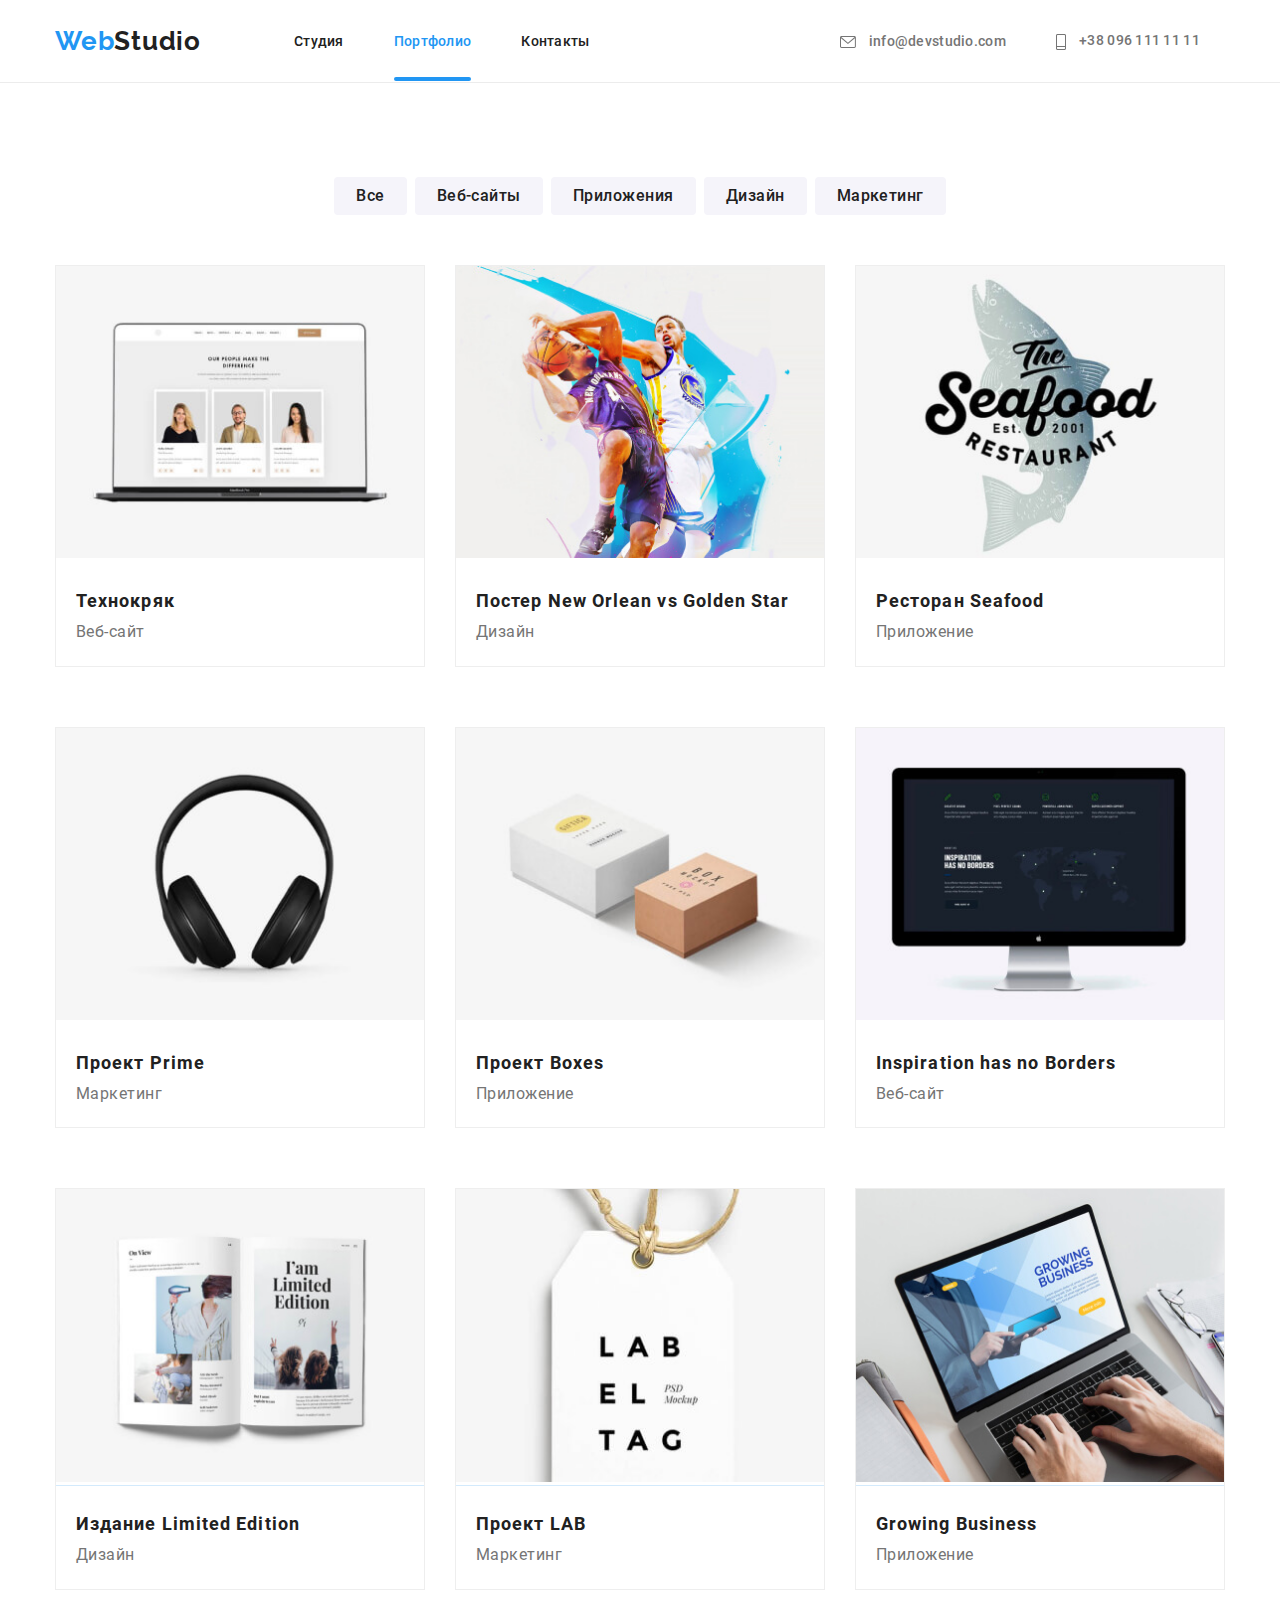
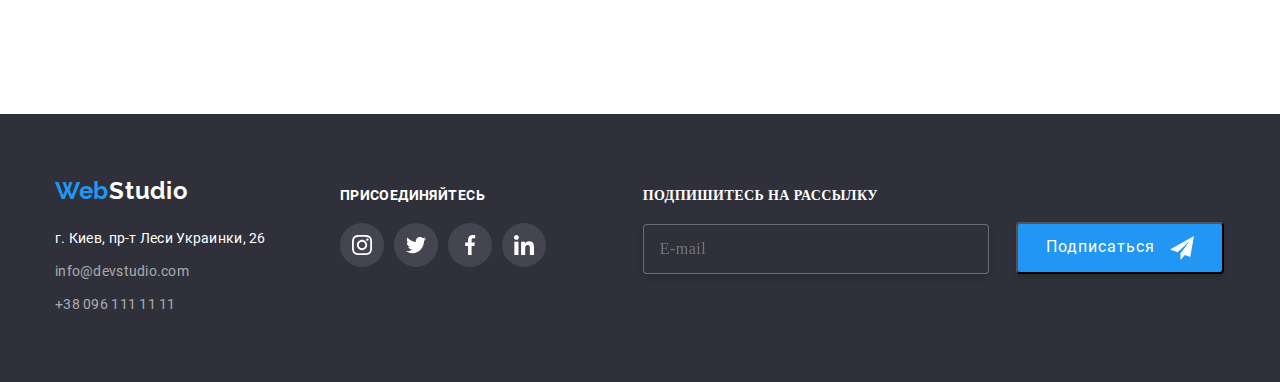
==== portfolio.html @ 30df825c "Create portfolio.html" ====
<!DOCTYPE html>
<html lang="ru">
<head>
    
    <meta charset="UTF-8">
    <meta name="viewport" content="width=device-width, initial-scale=1.0">
    <title>Portfolio</title>
    <link rel="stylesheet" type="text/css" href="css/normalize.css"/>
    <link rel="stylesheet" href="./css/fonts.css">
    <link rel="stylesheet" href="./css/main.min.css">
</head>
<body>
    <header class="header">
        <div class="container header-line">

        <!--navigation-->

    <div class="logo-link-cont">  
    <a class="logo-link" href="./index.html" aria-label="логотип сайта">
    <span class="logo-web">Web</span><span class="logo-s">Studio</span> 
    </a>
</div> 
    <button type="button" class="menu-button is-open" 
    aria-expanded="false"
    data-menu-button
    >
    
        <svg class="menu-icon" 

        width="40" height="40" 
        aria-label="переключатель меню навигации" 
        aria-expanded="false" 
        aria-controls="menu-container">

            <use class="icon-menu" href="./images/sprite_.svg#icon-menu"></use>
            <use class="icon-close-menu" href="./images/sprite_.svg#icon-close"></use>
            
        </svg>
    </button>

    <div class="menu-container is-open" 
    id="menu-container" data-menu>
    
        <nav class="site-nav">
        <ul class="site-nav-list">

            <li class="site-nav-list-item">
                <a class="site-nav-list-link" href="./index.html"> Студия</a>
            </li>
     
            <li class="site-nav-list-item">
                <a class="site-nav-list-link is-current" href="./portfolio.html">Портфолио</a>
            </li>
     
            <li class="site-nav-list-item">
                <a class="site-nav-list-link" href="#">Контакты</a>
            </li>
     
        </ul>   
             </nav> 
                  
             <address class="address-top">
                <a class="address-mail" href="mailto:info@devstudio.com">
                 <svg class="address-mail-icon">
                     <use href="./images/sprite.svg#icon-envelope"> </use>
                 </svg> info@devstudio.com
                </a>
                <a class="address-tel" href="tel:+380961111111">
                 <svg class="address-tel-icon">
                     <use href="./images/sprite.svg#icon-vector"> </use>
                 </svg> +38 096 111 11 11
                </a>
            </address>  

    </div>

  
</div>

       </header>


<main>
  
<!--products-->

<section class="products">

    <div class="container"> 

<h1 class="main-title" hidden>Наши продукты</h1> 

<!-- filters -->

<ul class="filters-list">
    
    <li class="filters-list-item">
        <button class="filters-products-btn" type="button"> Все</button>
    </li>

    <li class="filters-list-item">
        <button class="filters-sites-btn" type="button"> Веб-сайты</button>
    </li>

    <li class="filters-list-item">
        <button class="filters-app-btn" type="button">Приложения</button>
    </li>

    <li class="filters-list-item">
        <button class="filters-design-btn" type="button"> Дизайн</button>
    </li>

    <li class="filters-list-item">
        <button class="filters-marketing-btn" type="button"> Маркетинг</button>
    </li>
</ul>

<!-- products-types -->

<ul class="products-types-list">

    <li class="products-types-list-item">

        <a class="products-types-img-link" href="#">
            <div class="prod-img-cont">
                
                <picture class="portfolio-picture">
                <source
                     srcset="./images/portfolio/portfolio-mobile-1.jpg 1x, ./images/portfolio/portfolio-mobile-1@2x.jpg 2x"
                    media="(min-width: 320px)">
                <sourse
                    srcset="./images/portfolio/portfolio-tablet-1.jpg 1x, ./images/portfolio/portfolio-tablet-1@2x.jpg 2x"
                    media="(min-width: 768px)">
                <sourse
                    srcset="./images/portfolio/portfolio-desktop-1.jpg 1x, ./images/portfolio/portfolio-desktop-1@2x.jpg 2x"
                    media="(min-width: 1200px)">    


            <img class="products-types-img" src="./images/tech.jpg" alt="сайт-технокряк"/>
        </picture>


            <p class="products-over-text">Технокряк это современная площадка распространения коронавируса. Компании используют эту платформу для цифрового шпионажа и атак на защищённые сервера конкурентов.</p>
        </div>    
            <div class="products-card-content">

            <h2 class="products-title">Технокряк</h2>
            <p class="products-types-definition">Веб-сайт</p>
            
            </div>
  
        </a>
    </li>

    <li class="products-types-list-item">

        <a class="products-types-img-link" href="#">
             <div class="prod-img-cont">
             
                <picture class="portfolio-picture">
                    <source
                         srcset="./images/portfolio/portfolio-mobile-2.jpg 1x, ./images/portfolio/portfolio-mobile-2@2x.jpg 2x"
                        media="(min-width: 320px)">
                    <sourse
                        srcset="./images/portfolio/portfolio-tablet-2.jpg 1x, ./images/portfolio/portfolio-tablet-2@2x.jpg 2x"
                        media="(min-width: 768px)">
                    <sourse
                        srcset="./images/portfolio/portfolio-desktop-2.jpg 1x, ./images/portfolio/portfolio-desktop-2@2x.jpg 2x"
                        media="(min-width: 1200px)">              
                <img class="products-types-img" src="./images/poster.jpg" alt="постер-новый-орлеан"/>
                </picture>


            <p class="products-over-text">Технокряк это современная площадка распространения коронавируса. Компании используют эту платформу для цифрового шпионажа и атак на защищённые сервера конкурентов.</p>
        </div>
            <div class="products-card-content">

            <h2 class="products-title">Постер <span lang="en"> New Orlean vs Golden Star</span ></h2>
            <p class="products-types-definition">Дизайн</p> 
            
            </div>
        </a>
    </li>

    <li class="products-types-list-item">

        <a class="products-types-img-link" href="#">
            <div class="prod-img-cont">
               
               <picture class="portfolio-picture">
               <source
                    srcset="./images/portfolio/portfolio-mobile-3.jpg 1x, ./images/portfolio/portfolio-mobile-3@2x.jpg 2x"
                    media="(min-width: 320px)">
                <sourse
                    srcset="./images/portfolio/portfolio-tablet-3.jpg 1x, ./images/portfolio/portfolio-tablet-3@2x.jpg 2x"
                    media="(min-width: 768px)">
                <sourse
                    srcset="./images/portfolio/portfolio-desktop-3.jpg 1x, ./images/portfolio/portfolio-desktop-3@2x.jpg 2x"
                    media="(min-width: 1200px)">    
 

            <img class="products-types-img" src="./images/seafood.jpg" alt="приложение-ресторан"/>
               </picture>


            <p class="products-over-text">Технокряк это современная площадка распространения коронавируса. Компании используют эту платформу для цифрового шпионажа и атак на защищённые сервера конкурентов.</p>
        </div>
            <div class="products-card-content">

            <h2 class="products-title">Ресторан <span lang="en">Seafood</span></h2>
            <p class="products-types-definition">Приложение</p> 

            </div>
        </a>
    </li>

    <li class="products-types-list-item">

        <a class="products-types-img-link" href="#">
              <div class="prod-img-cont">
              
                <picture class="portfolio-picture">
                    <source
                         srcset="./images/portfolio/portfolio-mobile-4.jpg 1x, ./images/portfolio/portfolio-mobile-4@2x.jpg 2x"
                        media="(min-width: 320px)">
                    <sourse
                        srcset="./images/portfolio/portfolio-tablet-4.jpg 1x, ./images/portfolio/portfolio-tablet-4@2x.jpg 2x"
                        media="(min-width: 768px)">
                    <sourse
                        srcset="./images/portfolio/portfolio-desktop-4.jpg 1x, ./images/portfolio/portfolio-desktop-4@2x.jpg 2x"
                        media="(min-width: 1200px)">   

            <img class="products-types-img" src="./images/prime.jpg" alt="маркетинг-прайм"/>
                </picture>


            <p class="products-over-text">Технокряк это современная площадка распространения коронавируса. Компании используют эту платформу для цифрового шпионажа и атак на защищённые сервера конкурентов.</p>
        </div>
            <div class="products-card-content">

            <h2 class="products-title">Проект <span lang="en">Prime</span></h2>
            <p class="products-types-definition">Маркетинг</p> 

            </div>
        </a>
    </li>

    <li class="products-types-list-item">

        <a class="products-types-img-link" href="#">
            <div class="prod-img-cont">
               
               <picture class="portfolio-picture">
               <source
                    srcset="./images/portfolio/portfolio-mobile-5.jpg 1x, ./images/portfolio/portfolio-mobile-5@2x.jpg 2x"
                    media="(min-width: 320px)">
                <sourse
                    srcset="./images/portfolio/portfolio-tablet-5.jpg 1x, ./images/portfolio/portfolio-tablet-5@2x.jpg 2x"
                    media="(min-width: 768px)">
                <sourse
                    srcset="./images/portfolio/portfolio-desktop-5.jpg 1x, ./images/portfolio/portfolio-desktop-5@2x.jpg 2x"
                    media="(min-width: 1200px)">    


            <img class="products-types-img" src="./images/boxes.jpg" alt="приложение-бокс"/>
               </picture>


            <p class="products-over-text">Технокряк это современная площадка распространения коронавируса. Компании используют эту платформу для цифрового шпионажа и атак на защищённые сервера конкурентов.</p>
        </div>
            <div class="products-card-content">

            <h2 class="products-title">Проект <span lang="en">Boxes</span></h2>
            <p class="products-types-definition">Приложение</p> 

            </div>
        </a>
    </li>

    <li class="products-types-list-item">

        <a class="products-types-img-link" href="#">
            <div class="prod-img-cont">
               
               <picture class="portfolio-picture">
               <source
                    srcset="./images/portfolio/portfolio-mobile-6.jpg 1x, ./images/portfolio/portfolio-mobile-6@2x.jpg 2x"
                    media="(min-width: 320px)">
                <sourse
                    srcset="./images/portfolio/portfolio-tablet-6.jpg 1x, ./images/portfolio/portfolio-tablet-6@2x.jpg 2x"
                    media="(min-width: 768px)">
                <sourse
                    srcset="./images/portfolio/portfolio-desktop-6.jpg 1x, ./images/portfolio/portfolio-desktop-6@2x.jpg 2x"
                    media="(min-width: 1200px)">    


            <img class="products-types-img" src="./images/inspiration.jpg" alt="сайт-вдохновение-без-границ"/>
               </picture>


            <p class="products-over-text">Технокряк это современная площадка распространения коронавируса. Компании используют эту платформу для цифрового шпионажа и атак на защищённые сервера конкурентов.</p>
        </div>
            <div class="products-card-content">

            <h2 class="products-title" lang="en">Inspiration has no Borders </h2>
            <p class="products-types-definition">Веб-сайт</p> 

            </div>
        </a>
    </li>

    <li class="products-types-list-item">

        <a class="products-types-img-link" href="#">
              <div class="prod-img-cont">
              
                <picture class="portfolio-picture">
                    <source
                         srcset="./images/portfolio/portfolio-mobile-7.jpg 1x, ./images/portfolio/portfolio-mobile-7@2x.jpg 2x"
                        media="(min-width: 320px)">
                    <sourse
                        srcset="./images/portfolio/portfolio-tablet-7.jpg 1x, ./images/portfolio/portfolio-tablet-7@2x.jpg 2x"
                        media="(min-width: 768px)">
                    <sourse
                        srcset="./images/portfolio/portfolio-desktop-7.jpg 1x, ./images/portfolio/portfolio-desktop-7@2x.jpg 2x"
                        media="(min-width: 1200px)">   

            <img class="products-types-img" src="./images/limited.jpg" alt="дизайн-издание"/>
                </picture>


            <p class="products-over-text">Технокряк это современная площадка распространения коронавируса. Компании используют эту платформу для цифрового шпионажа и атак на защищённые сервера конкурентов.</p>
        </div>
            <div class="products-card-content">

            <h2 class="products-title">Издание <span lang="en">Limited Edition</span></h2>
            <p class="products-types-definition">Дизайн</p> 

            </div>
        </a>
    </li>

    <li class="products-types-list-item">

        <a class="products-types-img-link" href="#">
              <div class="prod-img-cont">
              
              <picture class="portfolio-picture">
                <source
                     srcset="./images/portfolio/portfolio-mobile-8.jpg 1x, ./images/portfolio/portfolio-mobile-8@2x.jpg 2x"
                     media="(min-width: 320px)">
                <sourse
                     srcset="./images/portfolio/portfolio-tablet-8.jpg 1x, ./images/portfolio/portfolio-tablet-8@2x.jpg 2x"
                     media="(min-width: 768px)">
                <sourse
                     srcset="./images/portfolio/portfolio-desktop-8.jpg 1x, ./images/portfolio/portfolio-desktop-8@2x.jpg 2x"
                     media="(min-width: 1200px)">
 
                

            <img class="products-types-img" src="./images/l-a-b.jpg" alt="маркетинг-л-а-б"/>
        </picture>


            <p class="products-over-text">Технокряк это современная площадка распространения коронавируса. Компании используют эту платформу для цифрового шпионажа и атак на защищённые сервера конкурентов.</p>
        </div>
            <div class="products-card-content">

            <h2 class="products-title">Проект <span lang="en">LAB </span></h2>
            <p class="products-types-definition">Маркетинг</p> 

            </div>
        </a>
    </li>

    <li class="products-types-list-item">

        <a class="products-types-img-link" href="#">
            <div class="prod-img-cont">
               
               <picture class="portfolio-picture">
               <source
                    srcset="./images/portfolio/portfolio-mobile-9.jpg 1x, ./images/portfolio/portfolio-mobile-9@2x.jpg 2x"
                    media="(min-width: 320px)">
                <sourse
                    srcset="./images/portfolio/portfolio-tablet-9.jpg 1x, ./images/portfolio/portfolio-tablet-9@2x.jpg 2x"
                    media="(min-width: 768px)">
                <sourse
                    srcset="./images/portfolio/portfolio-desktop-9.jpg 1x, ./images/portfolio/portfolio-desktop-9@2x.jpg 2x"
                    media="(min-width: 1200px)">    


            <img class="products-types-img" src="./images/business.jpg" alt="приложение-рост-бизнеса"/>
               </picture>


               <p class="products-over-text">Технокряк это современная площадка распространения коронавируса. Компании используют эту платформу для цифрового шпионажа и атак на защищённые сервера конкурентов.</p>
            </div>
                <div class="products-card-content">

            <h2 class="products-title" lang="en">Growing Business </h2>
            <p class="products-types-definition">Приложение</p> 

            </div>
        </a>
    </li>
       
</ul>   

</div>

</section>

</main>  





<footer class="footer">

    <div class="container"> 

        <div class="footer-info"> 

       <!--logo-->

       <a class="footer-logo-link" href="./index.html" aria-label="логотип сайта">
           <span class="footer-logo-web">Web</span><span class="footer-logo-s">Studio</span>
      </a> 

        <!--contacts-down-page-->
     
       <address class="address">

       <ul class="contacts-list">
           
       <li class="contacts-list-item">
           <a class="contacts-list-link-address" href="https://goo.gl/maps/fECj5E4mMDFayc1R9" target="_blank">г. Киев, пр-т Леси Украинки, 26
           </a>
       </li>

       <li class="contacts-list-item">
           <a class="contacts-list-link-mail" href="mailto:info@devstudio.com">info@devstudio.com</a>
        </li>

        <li class="contacts-list-item">
            <a class="contacts-list-link-tel" href="tel:+380961111111">+38 096 111 11 11</a>
        </li>    
     </li>    
        </li>    
     </li> 
   
        </li>    

        </div>

       </address>
</li>

<div class="footer-info-soc"> 
    <h3 class="footer-social-title">Присоединяйтесь</h3>

       <ul class="footer-social-list">
      

        <li class="footer-social-list-item">
            <a class="footer-social-list-link" href="">
                 <svg class="footer-social-list-icon">
                <use href="./images/sprite.svg#icon-instagram"> </use>
            </svg> 
                
            </a>
        </li>

        <li class="footer-social-list-item">
            <a class="footer-social-list-link" href="">
            <svg class="footer-social-list-icon">
                <use href="./images/sprite.svg#icon-twitter"> </use>
            </svg>  
            </a>
        </li>

        <li class="footer-social-list-item">
            <a class="footer-social-list-link" href="">
                 <svg class="footer-social-list-icon">
                <use href="./images/sprite.svg#icon-facebook"> </use>
            </svg> 
                
            </a>
        </li>

        <li class="footer-social-list-item">
            <a class="footer-social-list-link" href="">
                 <svg class="footer-social-list-icon">
                <use href="./images/sprite.svg#icon-linkedin"> </use>
            </svg>  

            </a>
        </li>

    </li>

    </div>

    <div class="footer-form-container">
       
        <form class="footer-form" autocomplete="off">

            <div class="form-group">


            <label class="footer-label" for="email">Подпишитесь на рассылку
            
            <input class="footer-input"
            type="email" name="email" placeholder="E-mail">

        </label>

        <button class="footer-form-btn" type="submit"> 
            Подписаться
        
           <svg class="icon-send">
               <use href="./images/sprite_.svg#icon-send"> </use>
           </svg>   
        </button> 



    </div>

        </form>



    </div>


   </div>
  

       </footer>       
<script src="./js/menu.js"></script>
</body>
</html>
---- css/fonts.css ----
@font-face {
    font-family: "Raleway"; 
    font-style: normal;
    font-weight: 700;
    font-display: swap;
    src:  url("../fonts/Raleway-Bold.woff") format("woff");}

@font-face {
    font-family: "Roboto"; 
    font-style: normal;
    font-weight: 700;
    font-display: swap; 
    src: url("../fonts/Roboto-Bold.woff") format("woff");}

@font-face {
    font-family: "Roboto";  
    font-style: normal;
    font-weight: 400;
    text-align: center;
    font-display: swap;
    src: url("../fonts/Roboto-Regular.woff") format("woff");}

@font-face {
    font-family: "Roboto"; 
    font-style: normal;
    font-weight: 500;
    font-display: swap;
    src: url("../fonts/Roboto-Medium.woff") format("woff");} 

  @font-face {
    font-family: "Roboto"; 
    font-style: normal;
    font-weight: 900;
    font-display: swap;
    src: url("../fonts/Roboto-Black.woff") format("woff");}
---- css/main.min.css ----
.visually-hidden{position:absolute !important;clip:rect(1px 1px 1px 1px);clip:rect(1px, 1px, 1px, 1px);padding:0 !important;border:0 !important;height:1px !important;width:1px !important;overflow:hidden}:root{--main-color:  #212121;--accent-color: #2196F3;--white-color: #fff;--filters-color: #F5F4FA;--second-color: #757575;--icon-color: #AFB1B8;--footer-color: #2F303A;--header-line-color: #ECECEC;--portfolio-border-color: #EEEEEE;--outline-color: #000;--main-font: "Roboto";--second-font: "Raleway";--card-set-gap: 30px}body{color:var(--main-color);font:var(--main-font)}.address,.contacts{font-style:normal}html{-webkit-box-sizing:border-box;box-sizing:border-box}*,*::before,*::after{-webkit-box-sizing:inherit;box-sizing:inherit;margin:0;padding:0}h1,h2,h3,h4,h5,h6,p{margin:0}img{max-width:100%;height:auto}.container{width:100%;padding:0 15px;margin-left:auto;margin-right:auto}@media screen and (min-width: 480px){.container{max-width:480px;padding:0 15px;margin:0 auto}}@media screen and (min-width: 768px){.container{max-width:768px;padding:0 15px}}@media screen and (min-width: 1200px){.container{max-width:1200px;padding:0 15px}}@media screen and (min-width: 320px) and (max-width: 767px){.social-list{padding:0;margin:0;display:-webkit-box;display:-ms-flexbox;display:flex;-webkit-box-pack:center;-ms-flex-pack:center;justify-content:center;margin-left:auto;margin-right:auto}.social-list-item{display:-webkit-box;display:-ms-flexbox;display:flex;-webkit-box-align:center;-ms-flex-align:center;align-items:center;margin-bottom:30px}.social-list-item:not(:last-child){margin-right:10px}.social-list-link{display:-webkit-box;display:-ms-flexbox;display:flex;-webkit-box-pack:center;-ms-flex-pack:center;justify-content:center;-webkit-box-align:center;-ms-flex-align:center;align-items:center;width:44px;height:44px;border-radius:50%;background-color:transparent;-webkit-transition:250ms cubic-bezier(0.4, 0, 0.2, 1);transition:250ms cubic-bezier(0.4, 0, 0.2, 1)}.social-list-link:hover,.social-list-link:focus{background-color:var(--accent-color)}.social-list-icon{width:20px;height:20px;fill:var(--icon-color);-webkit-transition:250ms cubic-bezier(0.4, 0, 0.2, 1);transition:250ms cubic-bezier(0.4, 0, 0.2, 1)}.social-list-icon:hover,.social-list-icon:focus{fill:var(--white-color)}}@media screen and (min-width: 768px){.social-list{padding:0;margin:0;display:-webkit-box;display:-ms-flexbox;display:flex;-webkit-box-pack:center;-ms-flex-pack:center;justify-content:center;margin-left:auto;margin-right:auto;margin-bottom:30px}.social-list-item{display:-webkit-box;display:-ms-flexbox;display:flex;-webkit-box-align:center;-ms-flex-align:center;align-items:center}.social-list-item:not(:last-child){margin-right:10px}.social-list-link{display:-webkit-box;display:-ms-flexbox;display:flex;-webkit-box-pack:center;-ms-flex-pack:center;justify-content:center;-webkit-box-align:center;-ms-flex-align:center;align-items:center;width:44px;height:44px;border-radius:50%;background-color:var(--white-color);-webkit-transition:250ms cubic-bezier(0.4, 0, 0.2, 1);transition:250ms cubic-bezier(0.4, 0, 0.2, 1)}.social-list-link:hover,.social-list-link:focus{background-color:var(--accent-color)}.social-list-icon{width:20px;height:20px;fill:var(--icon-color);-webkit-transition:250ms cubic-bezier(0.4, 0, 0.2, 1);transition:250ms cubic-bezier(0.4, 0, 0.2, 1)}.social-list-icon:hover,.social-list-icon:focus{fill:var(--white-color)}}@media screen and (min-width: 1200px){.social-list{padding:0;margin:0;display:-webkit-box;display:-ms-flexbox;display:flex;-webkit-box-pack:center;-ms-flex-pack:center;justify-content:center;margin-left:auto;margin-right:auto;margin-bottom:30px}.social-list-item{display:-webkit-box;display:-ms-flexbox;display:flex;-webkit-box-align:center;-ms-flex-align:center;align-items:center}.social-list-item:not(:last-child){margin-right:10px}.social-list-link{display:-webkit-box;display:-ms-flexbox;display:flex;-webkit-box-pack:center;-ms-flex-pack:center;justify-content:center;-webkit-box-align:center;-ms-flex-align:center;align-items:center;width:44px;height:44px;border-radius:50%;background-color:var(--white-color);-webkit-transition:250ms cubic-bezier(0.4, 0, 0.2, 1);transition:250ms cubic-bezier(0.4, 0, 0.2, 1)}.social-list-link:hover,.social-list-link:focus{background-color:var(--accent-color)}.social-list-icon{width:20px;height:20px;fill:var(--icon-color);-webkit-transition:250ms cubic-bezier(0.4, 0, 0.2, 1);transition:250ms cubic-bezier(0.4, 0, 0.2, 1)}.social-list-icon:hover,.social-list-icon:focus{fill:var(--white-color)}}@media screen and (min-width: 320px) and (max-width: 767px){.address-top{display:block;text-align:center;margin-left:auto;text-decoration:none;font-style:normal}.address-mail,.address-tel{display:block;margin:0;padding:0;text-align:center;font-family:var(--main-font);font-weight:500;font-size:18px;line-height:1.167;letter-spacing:0.02em;color:var(--second-color);text-decoration:none;-webkit-transition:250ms cubic-bezier(0.4, 0, 0.2, 1);transition:250ms cubic-bezier(0.4, 0, 0.2, 1)}.address-mail:hover,.address-mail:focus,.address-tel:hover,.address-tel:focus{color:var(--accent-color)}.address-mail{margin-bottom:16px}.address-mail-icon{margin:0;padding:0;width:14px;height:10px;fill:var(--second-color);margin-right:10px;vertical-align:middle}.address-tel-icon{margin:0;padding:0;width:10px;height:14px;fill:var(--second-color);margin-right:10px;vertical-align:middle}.address-mail:hover .address-mail-icon,.address-mail:focus .address-mail-icon,.address-tel:hover .address-tel-icon,.address-tel:focus .address-tel-icon{fill:var(--accent-color)}}@media screen and (min-width: 768px){.address-top{-webkit-box-align:center;-ms-flex-align:center;align-items:center;text-decoration:none;font-style:normal;display:block}.address-mail,.address-tel{margin:0;padding:0;display:block;-webkit-box-align:center;-ms-flex-align:center;align-items:center;font-family:var(--main-font);font-weight:500;font-size:12px;line-height:1.167;letter-spacing:0.02em;color:var(--second-color);text-decoration:none;-webkit-transition:250ms cubic-bezier(0.4, 0, 0.2, 1);transition:250ms cubic-bezier(0.4, 0, 0.2, 1)}.address-mail:hover,.address-mail:focus,.address-tel:hover,.address-tel:focus{color:var(--accent-color)}.address-tel{padding-bottom:21px}.address-mail{margin-bottom:10px;padding-top:21px}.address-mail-icon{margin:0;padding:0;width:14px;height:10px;fill:var(--second-color);margin-right:10px;vertical-align:middle}.address-tel-icon{margin:0;padding:0;width:10px;height:14px;fill:var(--second-color);margin-right:10px;vertical-align:middle}.address-mail:hover .address-mail-icon,.address-mail:focus .address-mail-icon,.address-tel:hover .address-tel-icon,.address-tel:focus .address-tel-icon{fill:var(--accent-color)}}@media screen and (min-width: 1200px){.address-top{display:-webkit-box;display:-ms-flexbox;display:flex;-webkit-box-align:center;-ms-flex-align:center;align-items:center;-webkit-box-pack:end;-ms-flex-pack:end;justify-content:flex-end;margin-left:auto;text-decoration:none;font-style:normal}.site-nav,.address-top{display:-webkit-box;display:-ms-flexbox;display:flex}.address-mail,.address-tel{display:inline-block;padding-top:32px;padding-bottom:32px;-webkit-box-align:center;-ms-flex-align:center;align-items:center;vertical-align:middle;font-family:var(--main-font);font-weight:500;font-size:14px;line-height:1.142;letter-spacing:0.02em;color:var(--second-color);text-decoration:none;-webkit-transition:250ms cubic-bezier(0.4, 0, 0.2, 1);transition:250ms cubic-bezier(0.4, 0, 0.2, 1)}.address-mail:hover,.address-mail:focus,.address-tel:hover,.address-tel:focus{color:var(--accent-color)}.address-tel{margin-bottom:0px}.address-mail{margin-right:50px;margin-top:0px;margin-bottom:0px}.address-mail-icon{margin:0;padding:0;width:16px;height:12px;fill:var(--second-color);margin-right:10px;vertical-align:middle}.address-tel-icon{margin:0;padding:0;width:10px;height:16px;fill:var(--second-color);margin-right:10px;vertical-align:middle}.address-mail:hover .address-mail-icon,.address-mail:focus .address-mail-icon,.address-tel:hover .address-tel-icon,.address-tel:focus .address-tel-icon{fill:var(--accent-color)}}@media screen and (min-width: 320px) and (max-width: 767px){.contacts-list{padding:0;margin:0;list-style-type:none}.contacts-list-link-mail,.contacts-list-link-tel{font-family:var(--main-font);font-weight:400;font-size:14px;line-height:1.714;letter-spacing:0.02em;text-decoration:none;color:rgba(255,255,255,0.6);display:block;margin-top:9px;margin-bottom:0;-webkit-transition:250ms cubic-bezier(0.4, 0, 0.2, 1);transition:250ms cubic-bezier(0.4, 0, 0.2, 1)}.contacts-list-link-mail:hover,.contacts-list-link-mail:focus,.contacts-list-link-tel:hover,.contacts-list-link-tel:focus{color:var(--accent-color)}.contacts-list-link-address{font-family:var(--main-font);font-weight:400;font-size:14px;line-height:1.714;letter-spacing:0.02em;text-decoration:none;color:var(--white-color);display:block;margin:0;padding:0;-webkit-transition:250ms cubic-bezier(0.4, 0, 0.2, 1);transition:250ms cubic-bezier(0.4, 0, 0.2, 1)}.contacts-list-link-address:hover,.contacts-list-link-address:focus{color:var(--accent-color)}}@media screen and (min-width: 768px){.contacts-list{padding:0;margin:0;list-style-type:none}.contacts-list-link-mail,.contacts-list-link-tel{font-family:var(--main-font);font-weight:400;font-size:14px;line-height:1.714;letter-spacing:0.02em;text-decoration:none;color:rgba(255,255,255,0.6);display:block;margin-top:9px;margin-bottom:0;-webkit-transition:250ms cubic-bezier(0.4, 0, 0.2, 1);transition:250ms cubic-bezier(0.4, 0, 0.2, 1)}.contacts-list-link-mail:hover,.contacts-list-link-mail:focus,.contacts-list-link-tel:hover,.contacts-list-link-tel:focus{color:var(--accent-color)}.contacts-list-link-address{font-family:var(--main-font);font-weight:400;font-size:14px;line-height:1.714;letter-spacing:0.02em;text-decoration:none;color:var(--white-color);display:block;margin:0;padding:0;-webkit-transition:250ms cubic-bezier(0.4, 0, 0.2, 1);transition:250ms cubic-bezier(0.4, 0, 0.2, 1)}.contacts-list-link-address:hover,.contacts-list-link-address:focus{color:var(--accent-color)}}@media screen and (min-width: 1200px){.contacts-list{padding:0;margin:0;list-style-type:none;text-align:left}.contacts-list-link-mail,.contacts-list-link-tel{font-family:var(--main-font);font-weight:400;font-size:14px;line-height:1.714;letter-spacing:0.02em;text-decoration:none;color:rgba(255,255,255,0.6);display:block;margin-top:9px;margin-bottom:0;-webkit-transition:250ms cubic-bezier(0.4, 0, 0.2, 1);transition:250ms cubic-bezier(0.4, 0, 0.2, 1)}.contacts-list-link-mail:hover,.contacts-list-link-mail:focus,.contacts-list-link-tel:hover,.contacts-list-link-tel:focus{color:var(--accent-color)}.contacts-list-link-address{font-family:var(--main-font);font-weight:400;font-size:14px;line-height:1.714;letter-spacing:0.02em;text-decoration:none;color:var(--white-color);display:block;margin:0;padding:0;-webkit-transition:250ms cubic-bezier(0.4, 0, 0.2, 1);transition:250ms cubic-bezier(0.4, 0, 0.2, 1)}.contacts-list-link-address:hover,.contacts-list-link-address:focus{color:var(--accent-color)}}@media screen and (min-width: 320px) and (max-width: 767px){.header{-webkit-box-align:center;-ms-flex-align:center;align-items:center;display:-webkit-box;display:-ms-flexbox;display:flex;border-bottom:1px solid var(--header-line-color)}.header-line{display:inline-block;position:relative}.address-top,.site-nav{display:block}.site-nav{min-width:99px}.menu-button{width:40px;height:40px;display:-webkit-box;display:-ms-flexbox;display:flex;-webkit-box-pack:center;-ms-flex-pack:center;justify-content:center;-webkit-box-align:center;-ms-flex-align:center;align-items:center;position:absolute;top:14px;right:8px;background-color:var(--white-color);border:1px solid rgba(0,0,0,0.1);border-radius:50%;cursor:pointer;-webkit-transition:250ms cubic-bezier(0.4, 0, 0.2, 1);transition:250ms cubic-bezier(0.4, 0, 0.2, 1)}.menu-icon{display:-webkit-box;display:-ms-flexbox;display:flex;-webkit-box-align:center;-ms-flex-align:center;align-items:center;-webkit-box-pack:center;-ms-flex-pack:center;justify-content:center;width:40px;height:40px;background-color:var(--white-color)}.menu-icon:hover,.menu-icon:focus{fill:var(--accent-color);outline:none}.menu-button .icon-close-menu{display:none}.menu-button.is-open .icon-close-menu{display:block}.menu-button.is-open .icon-menu{display:none}.menu-container{display:none;position:absolute;top:100%;left:0;width:100%;text-align:center;padding:60px 130px;font-size:18px;line-height:1.167;letter-spacing:0.02em;font-weight:500;z-index:1;background-color:white;-webkit-box-shadow:0px 4px 8px rgba(0,0,0,0.04),0px 2px 4px rgba(0,0,0,0.08),0px 1px 3px rgba(0,0,0,0.16);box-shadow:0px 4px 8px rgba(0,0,0,0.04),0px 2px 4px rgba(0,0,0,0.08),0px 1px 3px rgba(0,0,0,0.16)}.menu-container.is-open{display:block}.site-nav-list{display:block;text-align:center;padding-top:0px;padding-bottom:0px;margin:0;list-style-type:none}.site-nav-list:last-child{margin-right:0}.site-nav-list-item{-webkit-box-align:center;-ms-flex-align:center;align-items:center;list-style-type:none;margin-bottom:40px}.site-nav-list-item:last-child{margin-bottom:60px}.site-nav-list-link{font-family:var(--main-font);font-weight:500;font-size:18px;line-height:1.167;letter-spacing:0.02em;color:var(--main-color);text-decoration:none;-webkit-transition:250ms cubic-bezier(0.4, 0, 0.2, 1);transition:250ms cubic-bezier(0.4, 0, 0.2, 1);padding-top:0px;padding-bottom:0px;position:relative;display:block}.site-nav-list-link:hover,.site-nav-list-link:focus{color:var(--accent-color)}.is-current::before{content:'';font-size:40px;border-radius:2px;background-color:var(--accent-color);height:4px;width:100%;position:absolute;margin-top:28px;left:0%;display:block}.site-nav-list-link.is-current{color:var(--accent-color);text-decoration:none}.site-nav-list-link:hover:before,.site-nav-list-link:focus:before{content:'';font-size:40px;border-radius:2px;background-color:var(--accent-color);height:4px;width:100%;position:absolute;margin-top:28px;left:0%;display:block}.logo-web{font-family:var(--second-font);font-weight:700;font-size:24px;line-height:1.167;letter-spacing:0.03em;color:var(--accent-color)}.logo-s{font-family:var(--second-font);font-weight:700;font-size:24px;line-height:1.167;letter-spacing:0.03em;color:var(--main-color);margin-right:93px}.logo-link{display:block;padding-top:23px;padding-bottom:23px;font-family:var(--second-font);font-weight:700;font-size:24px;line-height:1.167;letter-spacing:0.03em;text-decoration:none;-webkit-transition:250ms cubic-bezier(0.4, 0, 0.2, 1);transition:250ms cubic-bezier(0.4, 0, 0.2, 1)}.logo-link:hover,.logo-link:focus{color:var(--accent-color)}}@media screen and (min-width: 768px){.header{-webkit-box-align:center;-ms-flex-align:center;align-items:center;display:-webkit-box;display:-ms-flexbox;display:flex;border-bottom:1px solid var(--header-line-color)}.header-line{display:-webkit-box;display:-ms-flexbox;display:flex}.menu-container{display:-webkit-box;display:-ms-flexbox;display:flex}.menu-button{display:none}.logo-link-cont{display:block}.site-nav-list{display:-webkit-box;display:-ms-flexbox;display:flex;-webkit-box-align:center;-ms-flex-align:center;align-items:center;padding:0;margin:0;list-style-type:none}.site-nav-list-item{margin-right:50px;-webkit-box-align:center;-ms-flex-align:center;align-items:center;list-style-type:none}.site-nav-list-item:last-child{margin-right:60px}.site-nav-list-link{font-family:var(--main-font);font-weight:500;font-size:14px;line-height:1.142;letter-spacing:0.02em;color:var(--main-color);text-decoration:none;-webkit-transition:250ms cubic-bezier(0.4, 0, 0.2, 1);transition:250ms cubic-bezier(0.4, 0, 0.2, 1);position:relative;display:block;padding-top:32px;padding-bottom:32px}.site-nav-list-link:hover,.site-nav-list-link:focus{color:var(--accent-color)}.is-current::before{content:'';font-size:40px;border-radius:2px;background-color:var(--accent-color);height:4px;width:100%;position:absolute;top:76px;left:0;display:inline-block}.site-nav-list-link.is-current{color:var(--accent-color);text-decoration:none}.site-nav-list-link:hover:before,.site-nav-list-link:focus:before{content:'';font-size:40px;border-radius:2px;background-color:var(--accent-color);height:4px;width:100%;position:absolute;top:76px;left:0;display:inline-block}.logo-web{font-family:var(--second-font);font-weight:700;font-size:24px;line-height:1.167;letter-spacing:0.03em;color:var(--accent-color)}.logo-s{font-family:var(--second-font);font-weight:700;font-size:24px;line-height:1.167;letter-spacing:0.03em;color:var(--main-color);margin-right:93px}.logo-link{display:block;padding-top:23px;padding-bottom:23px;font-family:var(--second-font);font-weight:700;font-size:24px;line-height:1.167;letter-spacing:0.03em;text-decoration:none;-webkit-transition:250ms cubic-bezier(0.4, 0, 0.2, 1);transition:250ms cubic-bezier(0.4, 0, 0.2, 1)}.logo-link:hover,.logo-link:focus{color:var(--accent-color)}}@media screen and (min-width: 1200px){.header{-webkit-box-align:center;-ms-flex-align:center;align-items:center;display:-webkit-box;display:-ms-flexbox;display:flex;border-bottom:1px solid var(--header-line-color)}.header-line{display:-webkit-box;display:-ms-flexbox;display:flex}.menu-button{display:none}.site-nav{display:-webkit-box;display:-ms-flexbox;display:flex}.site-nav-list{display:-webkit-box;display:-ms-flexbox;display:flex;-webkit-box-align:center;-ms-flex-align:center;align-items:center;padding:0;margin:0;list-style-type:none}.site-nav-list-item{margin-right:50px;-webkit-box-align:center;-ms-flex-align:center;align-items:center;list-style-type:none}.site-nav-list-item:last-child{margin-right:250px}.site-nav-list-link{font-family:var(--main-font);font-weight:500;font-size:14px;line-height:1.142;letter-spacing:0.02em;color:var(--main-color);text-decoration:none;-webkit-transition:250ms cubic-bezier(0.4, 0, 0.2, 1);transition:250ms cubic-bezier(0.4, 0, 0.2, 1);position:relative;display:block;padding-top:32px;padding-bottom:32px}.site-nav-list-link:hover,.site-nav-list-link:focus{color:var(--accent-color)}.is-current::before{content:'';font-size:40px;border-radius:2px;background-color:var(--accent-color);height:4px;width:100%;position:absolute;top:76px;left:0;display:inline-block}.site-nav-list-link.is-current{color:var(--accent-color);text-decoration:none}.site-nav-list-link:hover:before,.site-nav-list-link:focus:before{content:'';font-size:40px;border-radius:2px;background-color:var(--accent-color);height:4px;width:100%;position:absolute;top:76px;left:0;display:inline-block}.logo-web{font-family:var(--second-font);font-weight:700;font-size:26px;line-height:1.385;letter-spacing:0.03em;color:var(--accent-color)}.logo-s{font-family:var(--second-font);font-weight:700;font-size:26px;line-height:1.385;letter-spacing:0.03em;color:var(--main-color);margin-right:93px}.logo-link{display:inline-block;padding-top:23px;padding-bottom:23px;font-family:var(--second-font);font-weight:700;font-size:26px;line-height:1.385;letter-spacing:0.03em;text-decoration:none;-webkit-transition:250ms cubic-bezier(0.4, 0, 0.2, 1);transition:250ms cubic-bezier(0.4, 0, 0.2, 1)}.logo-link:hover,.logo-link:focus{color:var(--accent-color)}}.filters-list{padding:0;margin-bottom:50px;list-style-type:none;display:-webkit-box;display:-ms-flexbox;display:flex;text-align:center;-webkit-box-pack:start;-ms-flex-pack:start;justify-content:flex-start;-webkit-box-align:center;-ms-flex-align:center;align-items:center}.filters-products-btn,.filters-sites-btn,.filters-app-btn,.filters-design-btn,.filters-marketing-btn{font-family:var(--main-font);font-weight:500;font-size:16px;line-height:1.625;letter-spacing:0.03em;border-radius:4px;color:var(--main-color);background-color:transparent;border:transparent;padding-top:6px;padding-bottom:6px;padding-right:22px;padding-left:22px;-webkit-transition:250ms cubic-bezier(0.4, 0, 0.2, 1);transition:250ms cubic-bezier(0.4, 0, 0.2, 1)}.filters-products-btn:hover,.filters-sites-btn:hover,.filters-app-btn:hover,.filters-design-btn:hover,.filters-marketing-btn:hover{color:var(--white-color);background-color:var(--accent-color);-webkit-box-shadow:0px 3px 1px rgba(0,0,0,0.1),0px 1px 2px rgba(0,0,0,0.08),0px 2px 2px rgba(0,0,0,0.12);box-shadow:0px 3px 1px rgba(0,0,0,0.1),0px 1px 2px rgba(0,0,0,0.08),0px 2px 2px rgba(0,0,0,0.12);border-radius:4px}.filters-products-btn:focus,.filters-sites-btn:focus,.filters-app-btn:focus,.filters-design-btn:focus,.filters-marketing-btn:focus{color:var(--white-color);background-color:var(--accent-color);-webkit-box-shadow:0px 3px 1px rgba(0,0,0,0.1),0px 1px 2px rgba(0,0,0,0.08),0px 2px 2px rgba(0,0,0,0.12);box-shadow:0px 3px 1px rgba(0,0,0,0.1),0px 1px 2px rgba(0,0,0,0.08),0px 2px 2px rgba(0,0,0,0.12);border-radius:4px;outline:none}.filters-products-btn,.filters-sites-btn,.filters-app-btn,.filters-design-btn{margin-right:8px}.filters-marketing-btn{margin-right:0}@media screen and (min-width: 320px) and (max-width: 767px){.filters-list{-ms-flex-wrap:wrap;flex-wrap:wrap}.filters-products-btn,.filters-sites-btn,.filters-app-btn{margin-bottom:15px}}@media screen and (min-width: 768px){.filters-list{-ms-flex-wrap:wrap;flex-wrap:wrap;-webkit-box-pack:center;-ms-flex-pack:center;justify-content:center}.filters-products-btn,.filters-sites-btn,.filters-app-btn{margin-bottom:0px}.filters-products-btn,.filters-sites-btn,.filters-app-btn,.filters-design-btn,.filters-marketing-btn{font-family:var(--main-font);font-weight:500;font-size:16px;line-height:1.625;letter-spacing:0.03em;border-radius:4px;color:var(--main-color);background-color:var(--filters-color);border:var(--filters-color)}}@media screen and (min-width: 1200px){.filters-list{-ms-flex-wrap:nowrap;flex-wrap:nowrap}}.products{margin:0;padding-top:54px;padding-bottom:54px}.products-title{padding:0;margin:0;font-family:var(--main-font);font-weight:700;font-size:18px;line-height:2;letter-spacing:0.06em;color:var(--main-color);text-align:left}.products-types-definition{font-family:var(--main-font);font-weight:400;font-size:16px;line-height:1.185;letter-spacing:0.03em;color:var(--second-color);margin-top:4px;text-align:left}.products-types-list{padding:0;margin:0;list-style-type:none;text-align:center;margin-right:auto;margin-left:auto}.products-types-list-item{margin-bottom:30px;max-width:450px;margin-right:auto;margin-left:auto;border:1px solid var(--portfolio-border-color)}.products-card-content{padding:20px 24px 24px 20px}.products-types-img-link{text-decoration:none;display:inline-block;-webkit-transition:250ms cubic-bezier(0.4, 0, 0.2, 1);transition:250ms cubic-bezier(0.4, 0, 0.2, 1)}.products-types-img-link:hover{-webkit-transform:translateY(0%);transform:translateY(0%);border:1px solid var(--portfolio-border-color);-webkit-box-sizing:border-box;box-sizing:border-box;-webkit-box-shadow:0px 1px 1px rgba(0,0,0,0.12),0px 4px 4px rgba(0,0,0,0.06),1px 4px 6px rgba(0,0,0,0.16);box-shadow:0px 1px 1px rgba(0,0,0,0.12),0px 4px 4px rgba(0,0,0,0.06),1px 4px 6px rgba(0,0,0,0.16)}.products-types-img-link:focus{-webkit-transform:translateY(0%);transform:translateY(0%);-webkit-box-shadow:0px 1px 1px rgba(0,0,0,0.12),0px 4px 4px rgba(0,0,0,0.06),1px 4px 6px rgba(0,0,0,0.16);box-shadow:0px 1px 1px rgba(0,0,0,0.12),0px 4px 4px rgba(0,0,0,0.06),1px 4px 6px rgba(0,0,0,0.16)}.prod-img-cont{position:relative;overflow:hidden}.products-over-text{background:rgba(33,150,243,0.9);padding:77px 24px;font-family:var(--main-font);font-style:normal;font-weight:400;font-size:18px;line-height:1.555;letter-spacing:0.03em;color:var(--white-color);position:absolute;top:0;left:0;height:100%;-webkit-transform:translateY(100%);transform:translateY(100%);-webkit-transition:250ms cubic-bezier(0.4, 0, 0.2, 1);transition:250ms cubic-bezier(0.4, 0, 0.2, 1)}.products-types-img-link:hover .products-over-text,.products-types-img-link:focus .products-over-text{-webkit-transform:translateY(0%);transform:translateY(0%)}@media screen and (min-width: 320px) and (max-width: 767px){.products{margin:0;padding-top:54px;padding-bottom:54px}}@media screen and (min-width: 768px){.products{margin:0;padding-top:60px;padding-bottom:60px}.products-types-list{padding:0;margin:0;margin-left:calc(-1 * var(--card-set-gap));margin-top:calc(-1 * var(--card-set-gap));list-style-type:none;display:-webkit-box;display:-ms-flexbox;display:flex;-ms-flex-wrap:wrap;flex-wrap:wrap}.products-types-list-item{-ms-flex-preferred-size:calc(100% / 2 - var(--card-set-gap));flex-basis:calc(100% / 2 - var(--card-set-gap));margin-left:var(--card-set-gap);margin-top:var(--card-set-gap);border:1px solid var(--portfolio-border-color)}.prod-img-cont{position:relative;overflow:hidden}.products-over-text{background:rgba(33,150,243,0.9);padding:49px 23px;font-family:var(--main-font);font-style:normal;font-weight:400;font-size:18px;line-height:1.555;letter-spacing:0.03em;color:var(--white-color);position:absolute;top:0;left:0;height:100%;-webkit-transform:translateY(100%);transform:translateY(100%);-webkit-transition:250ms cubic-bezier(0.4, 0, 0.2, 1);transition:250ms cubic-bezier(0.4, 0, 0.2, 1)}.products-types-img-link:hover .products-over-text,.products-types-img-link:focus .products-over-text{-webkit-transform:translateY(0%);transform:translateY(0%)}}@media screen and (min-width: 1200px){.products{margin:0;padding-top:94px;padding-bottom:94px}.products-types-list{padding:0;margin:0;margin-left:calc(-1 * var(--card-set-gap));margin-top:calc(-1 * var(--card-set-gap));list-style-type:none;display:-webkit-box;display:-ms-flexbox;display:flex;-ms-flex-wrap:wrap;flex-wrap:wrap}.products-types-list-item{-ms-flex-preferred-size:calc(100% / 3 - var(--card-set-gap));flex-basis:calc(100% / 3 - var(--card-set-gap));margin-left:var(--card-set-gap);margin-top:var(--card-set-gap);border:1px solid var(--portfolio-border-color)}.prod-img-cont{position:relative;overflow:hidden}.products-over-text{background:rgba(33,150,243,0.9);padding:63px 24px;font-family:var(--main-font);font-style:normal;font-weight:400;font-size:18px;line-height:1.555;letter-spacing:0.03em;color:var(--white-color);position:absolute;top:0;left:0;height:100%;-webkit-transform:translateY(100%);transform:translateY(100%);-webkit-transition:250ms cubic-bezier(0.4, 0, 0.2, 1);transition:250ms cubic-bezier(0.4, 0, 0.2, 1)}.products-types-img-link:hover .products-over-text,.products-types-img-link:focus .products-over-text{-webkit-transform:translateY(0%);transform:translateY(0%)}}.slogan{margin-left:auto;margin-right:auto}.slogan-btn-order{padding-top:10px;padding-bottom:10px;padding-right:32px;padding-left:32px;margin-bottom:118px;font-family:var(--main-font);font-weight:700;font-size:16px;line-height:1.875;display:inline-block;-webkit-box-align:center;-ms-flex-align:center;align-items:center;text-align:center;letter-spacing:0.06em;color:var(--white-color);background:var(--accent-color);-webkit-box-shadow:0px 4px 4px rgba(0,0,0,0.15);box-shadow:0px 4px 4px rgba(0,0,0,0.15);border-radius:4px}.slogan-title{font-family:var(--main-font);font-weight:900;font-size:26px;line-height:1.615;letter-spacing:0.06em;text-align:center;text-transform:uppercase;color:var(--white-color);margin-bottom:30px}@media screen and (min-device-pixel-ratio: 2) and (min-width: 320px) and (max-width: 767px), screen and (-webkit-min-device-pixel-ratio: 2) and (min-width: 320px) and (max-width: 767px), screen and (min-resolution: 192dpi) and (min-width: 320px) and (max-width: 767px), screen and (min-resolution: 2dppx) and (min-width: 320px) and (max-width: 767px){.slogan{background-image:-webkit-gradient(linear, left top, left bottom, from(rgba(47,48,58,0.4)), to(rgba(47,48,58,0.4))),url(../../images/bc/background-slogan-mob-2x.jpg);background-image:linear-gradient(rgba(47,48,58,0.4), rgba(47,48,58,0.4)),url(../../images/bc/background-slogan-mob-2x.jpg)}}@media screen and (min-width: 320px) and (max-width: 767px){.slogan{padding-top:118px;text-align:center;background-image:-webkit-gradient(linear, left top, left bottom, from(rgba(47,48,58,0.4)), to(rgba(47,48,58,0.4))),url(../../images/bc/background-slogan-mob.jpg);background-image:linear-gradient(rgba(47,48,58,0.4), rgba(47,48,58,0.4)),url(../../images/bc/background-slogan-mob.jpg);background-repeat:no-repeat;background-position:center top;background-size:480px 400px}.is-hidden{opacity:0;visibility:hidden;pointer-events:none;-webkit-transition:250ms cubic-bezier(0.4, 0, 0.2, 1);transition:250ms cubic-bezier(0.4, 0, 0.2, 1)}.slogan-btn-order-close{width:30px;height:30px;display:-webkit-box;display:-ms-flexbox;display:flex;-webkit-box-pack:center;-ms-flex-pack:center;justify-content:center;-webkit-box-align:center;-ms-flex-align:center;align-items:center;position:absolute;top:8px;right:8px;background-color:var(--white-color);border:1px solid rgba(0,0,0,0.1);border-radius:50%;cursor:pointer;-webkit-transition:250ms cubic-bezier(0.4, 0, 0.2, 1);transition:250ms cubic-bezier(0.4, 0, 0.2, 1)}.close-window{width:18px;height:18px}.slogan-btn-order-close:hover .close-window,.slogan-btn-order-close:focus .close-window{width:18px;height:18px;fill:var(--accent-color)}.modal{position:absolute;top:50%;left:50%;-webkit-transform:translate(-50%, -50%) scale(1);transform:translate(-50%, -50%) scale(1);width:450px;height:609px;background-color:var(--white-color);padding-left:40px;padding-right:40px;padding-top:40px;padding-bottom:40px;-webkit-transition:250ms cubic-bezier(0.4, 0, 0.2, 1);transition:250ms cubic-bezier(0.4, 0, 0.2, 1);-webkit-box-shadow:0 1px 3px rgba(0,0,0,0.12),0 1px 1px rgba(0,0,0,0.14),0 2px 1px rgba(0,0,0,0.2);box-shadow:0 1px 3px rgba(0,0,0,0.12),0 1px 1px rgba(0,0,0,0.14),0 2px 1px rgba(0,0,0,0.2);border-radius:4px}.modal-text{font-family:var(--main-font);font-style:normal;font-weight:bold;font-size:20px;line-height:1,5px;text-align:center;letter-spacing:0.03em;color:var(--main-color);margin-bottom:12px}.modal__form{display:block;-webkit-box-orient:vertical;-webkit-box-direction:normal;-ms-flex-direction:column;flex-direction:column}.modal__form-field{display:block;margin-bottom:10px;text-align:left;font-family:var(--main-font);font-style:normal;font-weight:normal;font-size:12px;line-height:1.17;letter-spacing:0.01em;color:var(--second-color)}.modal__form-field-comment{display:block;text-align:left;font-family:var(--main-font);font-style:normal;font-weight:normal;font-size:12px;line-height:1.17;letter-spacing:0.01em;color:var(--second-color)}.modal__form-input-wrapper{position:relative;display:block;margin-top:4px}.modal__form-input{width:100%;height:40px;border:1px solid rgba(33,33,33,0.2);border-radius:4px;padding-left:42px;-webkit-transition:250ms cubic-bezier(0.4, 0, 0.2, 1);transition:250ms cubic-bezier(0.4, 0, 0.2, 1)}.modal__form-input:focus{outline:none;border-color:var(--accent-color)}.modal__form-input:focus+.modal__form-icon{fill:var(--accent-color)}.modal__form-icon{position:absolute;top:50%;left:12px;-webkit-transform:translateY(-50%);transform:translateY(-50%);display:block;width:18px;height:18px;-webkit-transition:50ms cubic-bezier(0.4, 0, 0.2, 1);transition:50ms cubic-bezier(0.4, 0, 0.2, 1)}.modal-icon{width:18px;height:18px}.modal-icon:hover,.modal-icon:focus{fill:var(--accent-color)}.modal__form-message{width:100%;height:120px;border:1px solid rgba(33,33,33,0.2);border-radius:4px;padding:12px 16px;margin-top:4px;margin-bottom:20px;resize:none;-webkit-transition:250ms cubic-bezier(0.4, 0, 0.2, 1);transition:250ms cubic-bezier(0.4, 0, 0.2, 1)}.modal__form-message:focus{outline:none;border-color:var(--accent-color)}.modal__form-policy-text{padding:0;margin-top:20px;margin-bottom:30px;color:var(--second-color);font-family:var(--main-font);font-weight:400;font-style:normal;font-size:12px;line-height:1.167;letter-spacing:0.03em}.modal__form-policy-text::before{display:inline-block;width:12px;height:12px;outline:1px solid var(--outline-color);content:"";margin-right:10px;font-family:var(--main-font);font-style:normal;font-weight:400;font-size:12px;line-height:1.167;letter-spacing:0.03em;color:var(--second-color)}.modal__form-policy:checked+.modal__form-policy-text::before{background-color:var(--accent-color);outline:1px solid var(--accent-color);border:1px solid var(--accent-color);background-position:center;vertical-align:middle;background-image:url("../images/icon_check.svg")}.modal__form-btn{padding-top:10px;padding-bottom:10px;padding-right:56px;padding-left:56px;margin-top:30px;font-family:var(--main-font);font-weight:700;font-size:16px;line-height:1.875;display:inline-block;-webkit-box-align:center;-ms-flex-align:center;align-items:center;text-align:center;letter-spacing:0.06em;color:var(--white-color);background:var(--accent-color);-webkit-box-shadow:0px 4px 4px rgba(0,0,0,0.15);box-shadow:0px 4px 4px rgba(0,0,0,0.15);border-radius:4px;border:var(--accent-color);-webkit-transition:250ms cubic-bezier(0.4, 0, 0.2, 1);transition:250ms cubic-bezier(0.4, 0, 0.2, 1)}.modal__form-btn:hover,.modal__form-btn:focus{background-color:var(--accent-color);color:var(--white-color)}.modal-deal{color:var(--accent-color)}.modal-deal:hover,.modal-deal:focus{color:var(--accent-color)}}@media screen and (min-width: 768px){.slogan{padding-top:118px;text-align:center;background-image:-webkit-gradient(linear, left top, left bottom, from(rgba(47,48,58,0.4)), to(rgba(47,48,58,0.4))),url(../../images/bc/background-slogan-table.jpg);background-image:linear-gradient(rgba(47,48,58,0.4), rgba(47,48,58,0.4)),url(../../images/bc/background-slogan-table.jpg);background-repeat:no-repeat;background-position:center top;background-size:768px 400px}.is-hidden{opacity:0;visibility:hidden;pointer-events:none;-webkit-transition:250ms cubic-bezier(0.4, 0, 0.2, 1);transition:250ms cubic-bezier(0.4, 0, 0.2, 1)}.slogan-btn-order-close{width:30px;height:30px;display:-webkit-box;display:-ms-flexbox;display:flex;-webkit-box-pack:center;-ms-flex-pack:center;justify-content:center;-webkit-box-align:center;-ms-flex-align:center;align-items:center;position:absolute;top:8px;right:8px;background-color:var(--white-color);border:1px solid rgba(0,0,0,0.1);border-radius:50%;cursor:pointer;-webkit-transition:250ms cubic-bezier(0.4, 0, 0.2, 1);transition:250ms cubic-bezier(0.4, 0, 0.2, 1)}.close-window{width:18px;height:18px}.slogan-btn-order-close:hover .close-window,.slogan-btn-order-close:focus .close-window{width:18px;height:18px;fill:var(--accent-color)}.modal{position:absolute;top:50%;left:50%;-webkit-transform:translate(-50%, -50%) scale(1);transform:translate(-50%, -50%) scale(1);width:450px;height:609px;background-color:var(--white-color);padding-left:40px;padding-right:40px;padding-top:40px;padding-bottom:40px;-webkit-transition:250ms cubic-bezier(0.4, 0, 0.2, 1);transition:250ms cubic-bezier(0.4, 0, 0.2, 1);-webkit-box-shadow:0 1px 3px rgba(0,0,0,0.12),0 1px 1px rgba(0,0,0,0.14),0 2px 1px rgba(0,0,0,0.2);box-shadow:0 1px 3px rgba(0,0,0,0.12),0 1px 1px rgba(0,0,0,0.14),0 2px 1px rgba(0,0,0,0.2);border-radius:4px}.modal-text{font-family:var(--main-font);font-style:normal;font-weight:bold;font-size:20px;line-height:1,5px;text-align:center;letter-spacing:0.03em;color:var(--main-color);margin-bottom:12px}.modal__form{display:block;-webkit-box-orient:vertical;-webkit-box-direction:normal;-ms-flex-direction:column;flex-direction:column}.modal__form-field{display:block;margin-bottom:10px;text-align:left;font-family:var(--main-font);font-style:normal;font-weight:normal;font-size:12px;line-height:1.17;letter-spacing:0.01em;color:var(--second-color)}.modal__form-field-comment{display:block;text-align:left;font-family:var(--main-font);font-style:normal;font-weight:normal;font-size:12px;line-height:1.17;letter-spacing:0.01em;color:var(--second-color)}.modal__form-input-wrapper{position:relative;display:block;margin-top:4px}.modal__form-input{width:100%;height:40px;border:1px solid rgba(33,33,33,0.2);border-radius:4px;padding-left:42px;-webkit-transition:250ms cubic-bezier(0.4, 0, 0.2, 1);transition:250ms cubic-bezier(0.4, 0, 0.2, 1)}.modal__form-input:focus{outline:none;border-color:var(--accent-color)}.modal__form-input:focus+.modal__form-icon{fill:var(--accent-color)}.modal__form-icon{position:absolute;top:50%;left:12px;-webkit-transform:translateY(-50%);transform:translateY(-50%);display:block;width:18px;height:18px;-webkit-transition:50ms cubic-bezier(0.4, 0, 0.2, 1);transition:50ms cubic-bezier(0.4, 0, 0.2, 1)}.modal-icon{width:18px;height:18px}.modal-icon:hover,.modal-icon:focus{fill:var(--accent-color)}.modal__form-message{width:100%;height:120px;border:1px solid rgba(33,33,33,0.2);border-radius:4px;padding:12px 16px;margin-top:4px;margin-bottom:20px;resize:none;-webkit-transition:250ms cubic-bezier(0.4, 0, 0.2, 1);transition:250ms cubic-bezier(0.4, 0, 0.2, 1)}.modal__form-message:focus{outline:none;border-color:var(--accent-color)}.modal__form-policy-text{padding:0;margin-top:20px;margin-bottom:30px;color:var(--second-color);font-family:var(--main-font);font-weight:400;font-style:normal;font-size:12px;line-height:1.167;letter-spacing:0.03em}.modal__form-policy-text::before{display:inline-block;width:12px;height:12px;outline:1px solid var(--outline-color);content:"";margin-right:10px;font-family:var(--main-font);font-style:normal;font-weight:400;font-size:12px;line-height:1.167;letter-spacing:0.03em;color:var(--second-color)}.modal__form-policy:checked+.modal__form-policy-text::before{background-color:var(--accent-color);outline:1px solid var(--accent-color);border:1px solid var(--accent-color);background-position:center;vertical-align:middle;background-image:url("../images/icon_check.svg")}.modal__form-btn{padding-top:10px;padding-bottom:10px;padding-right:56px;padding-left:56px;margin-top:30px;font-family:var(--main-font);font-weight:700;font-size:16px;line-height:1.875;display:inline-block;-webkit-box-align:center;-ms-flex-align:center;align-items:center;text-align:center;letter-spacing:0.06em;color:var(--white-color);background:var(--accent-color);-webkit-box-shadow:0px 4px 4px rgba(0,0,0,0.15);box-shadow:0px 4px 4px rgba(0,0,0,0.15);border-radius:4px;border:var(--accent-color);-webkit-transition:250ms cubic-bezier(0.4, 0, 0.2, 1);transition:250ms cubic-bezier(0.4, 0, 0.2, 1)}.modal__form-btn:hover,.modal__form-btn:focus{background-color:var(--accent-color);color:var(--white-color)}.modal-deal{color:var(--accent-color)}.modal-deal:hover,.modal-deal:focus{color:var(--accent-color)}}@media screen and (min-device-pixel-ratio: 2) and (min-width: 768px), screen and (-webkit-min-device-pixel-ratio: 2) and (min-width: 768px), screen and (min-resolution: 192dpi) and (min-width: 768px), screen and (min-resolution: 2dppx) and (min-width: 768px){.slogan{background-image:-webkit-gradient(linear, left top, left bottom, from(rgba(47,48,58,0.4)), to(rgba(47,48,58,0.4))),url(../../images/bc/background-slogan-table-2x.jpg);background-image:linear-gradient(rgba(47,48,58,0.4), rgba(47,48,58,0.4)),url(../../images/bc/background-slogan-table-2x.jpg)}}@media screen and (min-width: 1200px){.slogan{margin-top:0;padding-top:200px;text-align:center;background-image:-webkit-gradient(linear, left top, left bottom, from(rgba(47,48,58,0.4)), to(rgba(47,48,58,0.4))),url(../../images/bc/background-slogan.jpg);background-image:linear-gradient(rgba(47,48,58,0.4), rgba(47,48,58,0.4)),url(../../images/bc/background-slogan.jpg);background-repeat:no-repeat;background-size:cover;background-position:center;width:1600px;margin-left:auto;margin-right:auto}.slogan-title{font-family:var(--main-font);font-weight:900;font-size:44px;line-height:1.364;letter-spacing:0.06em;text-align:center;text-transform:uppercase;color:var(--white-color);margin-bottom:30px}.slogan-btn-order{padding-top:10px;padding-bottom:10px;padding-right:32px;padding-left:32px;margin-bottom:200px;font-family:var(--main-font);font-weight:700;font-style:normal;font-size:16px;line-height:1.875;display:inline-block;-webkit-box-align:center;-ms-flex-align:center;align-items:center;text-align:center;letter-spacing:0.06em;color:var(--white-color);background:var(--accent-color);-webkit-box-shadow:0px 4px 4px rgba(0,0,0,0.15);box-shadow:0px 4px 4px rgba(0,0,0,0.15);border-radius:4px}.is-hidden{opacity:0;visibility:hidden;pointer-events:none;-webkit-transition:250ms cubic-bezier(0.4, 0, 0.2, 1);transition:250ms cubic-bezier(0.4, 0, 0.2, 1)}.slogan-btn-order-close{width:30px;height:30px;display:-webkit-box;display:-ms-flexbox;display:flex;-webkit-box-pack:center;-ms-flex-pack:center;justify-content:center;-webkit-box-align:center;-ms-flex-align:center;align-items:center;position:absolute;top:8px;right:8px;background-color:var(--white-color);border:1px solid rgba(0,0,0,0.1);border-radius:50%;cursor:pointer;-webkit-transition:250ms cubic-bezier(0.4, 0, 0.2, 1);transition:250ms cubic-bezier(0.4, 0, 0.2, 1)}.close-window{width:18px;height:18px}.slogan-btn-order-close:hover .close-window,.slogan-btn-order-close:focus .close-window{width:18px;height:18px;fill:var(--accent-color)}.modal{position:absolute;top:50%;left:50%;-webkit-transform:translate(-50%, -50%) scale(1);transform:translate(-50%, -50%) scale(1);width:528px;height:581px;background-color:var(--white-color);padding-left:40px;padding-right:40px;padding-top:40px;padding-bottom:40px;-webkit-transition:250ms cubic-bezier(0.4, 0, 0.2, 1);transition:250ms cubic-bezier(0.4, 0, 0.2, 1);-webkit-box-shadow:0 1px 3px rgba(0,0,0,0.12),0 1px 1px rgba(0,0,0,0.14),0 2px 1px rgba(0,0,0,0.2);box-shadow:0 1px 3px rgba(0,0,0,0.12),0 1px 1px rgba(0,0,0,0.14),0 2px 1px rgba(0,0,0,0.2);border-radius:4px}.modal-text{font-family:var(--main-font);font-style:normal;font-weight:bold;font-size:20px;line-height:23px;text-align:center;letter-spacing:0.03em;color:var(--main-color);margin-bottom:12px}.modal__form{display:block;-webkit-box-orient:vertical;-webkit-box-direction:normal;-ms-flex-direction:column;flex-direction:column}.modal__form-field{display:block;margin-bottom:10px;text-align:left;font-family:var(--main-font);font-style:normal;font-weight:normal;font-size:12px;line-height:1.17;letter-spacing:0.01em;color:var(--second-color)}.modal__form-field-comment{display:block;text-align:left;font-family:var(--main-font);font-style:normal;font-weight:normal;font-size:12px;line-height:1.17;letter-spacing:0.01em;color:var(--second-color)}.modal__form-input-wrapper{position:relative;display:block;margin-top:4px}.modal__form-input{width:100%;height:40px;border:1px solid rgba(33,33,33,0.2);border-radius:4px;padding-left:42px;-webkit-transition:250ms cubic-bezier(0.4, 0, 0.2, 1);transition:250ms cubic-bezier(0.4, 0, 0.2, 1)}.modal__form-input:focus{outline:none;border-color:var(--accent-color)}.modal__form-input:focus+.modal__form-icon{fill:var(--accent-color)}.modal__form-icon{position:absolute;top:50%;left:12px;-webkit-transform:translateY(-50%);transform:translateY(-50%);display:block;width:18px;height:18px;-webkit-transition:50ms cubic-bezier(0.4, 0, 0.2, 1);transition:50ms cubic-bezier(0.4, 0, 0.2, 1)}.modal-icon{width:18px;height:18px}.modal-icon:hover,.modal-icon:focus{fill:var(--accent-color)}.modal__form-message{width:100%;height:120px;border:1px solid rgba(33,33,33,0.2);border-radius:4px;padding:12px 16px;margin-top:4px;margin-bottom:20px;resize:none;-webkit-transition:250ms cubic-bezier(0.4, 0, 0.2, 1);transition:250ms cubic-bezier(0.4, 0, 0.2, 1)}.modal__form-message:focus{outline:none;border-color:var(--accent-color)}.modal__form-policy-text{padding:0;margin-top:20px;margin-bottom:30px;color:var(--second-color);font-family:var(--main-font);font-style:normal;font-weight:normal;font-size:14px;line-height:1.714;letter-spacing:0.03em}.modal__form-policy-text::before{display:inline-block;width:14px;height:14px;outline:1px solid var(--outline-color);content:"";margin-right:10px;font-family:var(--main-font);font-style:normal;font-weight:normal;font-size:14px;line-height:1.714;letter-spacing:0.03em;color:var(--second-color)}.modal__form-policy:checked+.modal__form-policy-text::before{background-color:var(--accent-color);outline:1px solid var(--accent-color);border:1px solid var(--accent-color);background-position:center;vertical-align:middle;background-image:url("../images/icon_check.svg")}.modal__form-btn{padding-top:10px;padding-bottom:10px;padding-right:56px;padding-left:56px;margin-top:30px;font-family:var(--main-font);font-weight:700;font-size:16px;line-height:1.875;display:inline-block;-webkit-box-align:center;-ms-flex-align:center;align-items:center;text-align:center;letter-spacing:0.06em;color:var(--white-color);background:var(--accent-color);-webkit-box-shadow:0px 4px 4px rgba(0,0,0,0.15);box-shadow:0px 4px 4px rgba(0,0,0,0.15);border-radius:4px;border:var(--accent-color);-webkit-transition:250ms cubic-bezier(0.4, 0, 0.2, 1);transition:250ms cubic-bezier(0.4, 0, 0.2, 1)}.modal__form-btn:hover,.modal__form-btn:focus{background-color:var(--accent-color);color:var(--white-color)}.modal-deal{color:var(--accent-color)}.modal-deal:hover,.modal-deal:focus{color:var(--accent-color)}}@media screen and (min-width: 1200px) and (min-device-pixel-ratio: 2) and (min-width: 1200px), screen and (min-width: 1200px) and (-webkit-min-device-pixel-ratio: 2) and (min-width: 1200px), screen and (min-width: 1200px) and (min-resolution: 192dpi) and (min-width: 1200px), screen and (min-width: 1200px) and (min-resolution: 2dppx) and (min-width: 1200px){.slogan{background-image:-webkit-gradient(linear, left top, left bottom, from(rgba(47,48,58,0.4)), to(rgba(47,48,58,0.4))),url(../../images/bc/background-slogan-2x.jpg);background-image:linear-gradient(rgba(47,48,58,0.4), rgba(47,48,58,0.4)),url(../../images/bc/background-slogan-2x.jpg)}}@media screen and (min-width: 320px) and (max-width: 767px){.advantages-list{padding:0;margin:0;list-style-type:none;margin:0}.advantages-list-title{margin-bottom:10px;text-align:center}.advantages-list-item{margin-bottom:30px;max-width:450px}.advantages-section{padding-top:60px}.advantages-list-title{font-family:var(--main-font);font-weight:700;font-size:14px;line-height:1.143;letter-spacing:0.03em;text-transform:uppercase;color:var(--main-color)}.advantages-description{font-family:var(--main-font);font-weight:400;font-size:14px;line-height:1.714;letter-spacing:0.03em;color:var(--second-color)}.advantages-icon{text-align:center;width:450px;height:120px;margin-bottom:30px}.advantages-list-icon{width:70px;height:70px}}@media screen and (min-device-pixel-ratio: 2) and (min-width: 320px) and (max-width: 767px), screen and (-webkit-min-device-pixel-ratio: 2) and (min-width: 320px) and (max-width: 767px), screen and (min-resolution: 192dpi) and (min-width: 320px) and (max-width: 767px), screen and (min-resolution: 2dppx) and (min-width: 320px) and (max-width: 767px){.advantages-list{padding:0;margin:0;list-style-type:none;margin-right:auto;margin-left:auto}.advantages-list-title{margin-bottom:10px;text-align:center}.advantages-list-item{margin-bottom:30px;width:450px}.advantages-section{padding-top:60px}.advantages-list-title{font-family:var(--main-font);font-weight:700;font-size:14px;line-height:1.143;letter-spacing:0.03em;text-transform:uppercase;color:var(--main-color)}.advantages-description{font-family:var(--main-font);font-weight:400;font-size:14px;line-height:1.714;letter-spacing:0.03em;color:var(--second-color)}.advantages-icon{text-align:center;width:450px;height:120px;margin-bottom:30px}.advantages-list-icon{width:70px;height:70px}}@media screen and (min-width: 768px){.advantages-list{padding:0;margin:0;list-style-type:none;margin-right:auto;margin-left:auto;display:-webkit-box;display:-ms-flexbox;display:flex;-ms-flex-wrap:wrap;flex-wrap:wrap}.advantages-list-title{margin-bottom:10px}.advantages-list-item{margin-bottom:30px;max-width:354px;-ms-flex-preferred-size:calc(100% / 2 - var(--card-set-gap));flex-basis:calc(100% / 2 - var(--card-set-gap));margin-left:var(--card-set-gap);margin-top:var(--card-set-gap)}.advantages-list-item:first-child{margin-left:0px}.advantages-list-item.plan{margin-left:0px;margin-bottom:0px}.advantages-list-item.tech{margin-bottom:0px}.advantages-section{padding-top:60px}.advantages-list-title{font-family:var(--main-font);font-weight:700;font-size:14px;line-height:1.143;letter-spacing:0.03em;text-transform:uppercase;color:var(--main-color)}.advantages-description{font-family:var(--main-font);font-weight:400;font-size:14px;line-height:1.714;letter-spacing:0.03em;color:var(--second-color)}.advantages-icon{display:-webkit-box;display:-ms-flexbox;display:flex;-webkit-box-pack:center;-ms-flex-pack:center;justify-content:center;-webkit-box-align:center;-ms-flex-align:center;align-items:center;width:354px;height:120px;background:var(--filters-color);border-radius:4px;margin-bottom:30px}.advantages-list-icon{width:70px;height:70px}}@media screen and (min-device-pixel-ratio: 2) and (min-width: 768px), screen and (-webkit-min-device-pixel-ratio: 2) and (min-width: 768px), screen and (min-resolution: 192dpi) and (min-width: 768px), screen and (min-resolution: 2dppx) and (min-width: 768px){.advantages-list{padding:0;margin:0;list-style-type:none;margin-right:auto;margin-left:auto;display:-webkit-box;display:-ms-flexbox;display:flex;-ms-flex-wrap:wrap;flex-wrap:wrap}.advantages-list-title{margin-bottom:10px}.advantages-list-item{margin-bottom:30px;width:354px;-ms-flex-preferred-size:calc(100% / 2 - var(--card-set-gap));flex-basis:calc(100% / 2 - var(--card-set-gap));margin-left:var(--card-set-gap);margin-top:var(--card-set-gap)}.advantages-list-item:first-child{margin-left:0px}.advantages-list-item.plan{margin-left:0px;margin-bottom:0px}.advantages-list-item.tech{margin-bottom:0px}.advantages-section{padding-top:60px}.advantages-list-title{font-family:var(--main-font);font-weight:700;font-size:14px;line-height:1.143;letter-spacing:0.03em;text-transform:uppercase;color:var(--main-color)}.advantages-description{font-family:var(--main-font);font-weight:400;font-size:14px;line-height:1.714;letter-spacing:0.03em;color:var(--second-color)}.advantages-icon{display:-webkit-box;display:-ms-flexbox;display:flex;-webkit-box-pack:center;-ms-flex-pack:center;justify-content:center;-webkit-box-align:center;-ms-flex-align:center;align-items:center;width:354px;height:120px;background:var(--filters-color);border-radius:4px;margin-bottom:30px}.advantages-list-icon{width:70px;height:70px}}@media screen and (min-width: 1200px){.advantages-list{padding:0;margin:0;list-style-type:none;display:-webkit-box;display:-ms-flexbox;display:flex;-ms-flex-wrap:wrap;flex-wrap:wrap}.advantages-list-title{margin-bottom:10px}.advantages-section{display:-webkit-box;display:-ms-flexbox;display:flex;-ms-flex-wrap:wrap;flex-wrap:wrap;padding-top:94px;margin-top:0px;margin-bottom:0px}.advantages-list-item{max-width:270px;margin-top:0px;margin-bottom:0px;-ms-flex-preferred-size:calc(100%/4-var(--card-set-gap));flex-basis:calc(100%/4-var(--card-set-gap));margin-left:var(--card-set-gap)}.advantages-list-item:first-child{margin-left:0px}.advantages-list-item.plan{margin-top:0px;margin-bottom:0px;margin-left:30px;max-width:270px}.advantages-list-item.tech{margin-top:0px;margin-bottom:0px;max-width:270px}.advantages-list-title{font-family:Roboto;font-weight:700;font-size:14px;line-height:1.143;letter-spacing:0.03em;text-transform:uppercase;color:var(--main-color);max-width:270px}.advantages-description{font-family:var(--main-font);font-weight:400;font-size:14px;line-height:1.714;letter-spacing:0.03em;color:var(--second-color);max-width:270px}.advantages-icon{margin:0;padding:0;display:-webkit-box;display:-ms-flexbox;display:flex;-webkit-box-pack:center;-ms-flex-pack:center;justify-content:center;-webkit-box-align:center;-ms-flex-align:center;align-items:center;width:270px;height:120px;background:var(--filters-color);border-radius:4px;margin-bottom:30px}.advantages-list-icon{width:70px;height:70px}}@media screen and (min-device-pixel-ratio: 2) and (min-width: 320px) and (max-width: 767px), screen and (-webkit-min-device-pixel-ratio: 2) and (min-width: 320px) and (max-width: 767px), screen and (min-resolution: 192dpi) and (min-width: 320px) and (max-width: 767px), screen and (min-resolution: 2dppx) and (min-width: 320px) and (max-width: 767px){.activity-section{display:none}}@media screen and (min-width: 320px) and (max-width: 767px){.activity-section{display:none}}@media screen and (min-width: 768px){.activity-section{display:none}}@media screen and (min-device-pixel-ratio: 2) and (min-width: 768px), screen and (-webkit-min-device-pixel-ratio: 2) and (min-width: 768px), screen and (min-resolution: 192dpi) and (min-width: 768px), screen and (min-resolution: 2dppx) and (min-width: 768px){.activity-section{display:none}}@media screen and (min-width: 1200px){.activity-section{display:-webkit-box;display:-ms-flexbox;display:flex;padding-top:94px;padding-bottom:94px}.activity-title{margin-bottom:50px;font-family:var(--main-font);font-weight:700;font-size:36px;line-height:1.167;text-align:center;letter-spacing:0.03em;color:var(--main-color)}.activity-list{padding:0;margin:0;list-style-type:none;display:-webkit-box;display:-ms-flexbox;display:flex;-ms-flex-wrap:wrap;flex-wrap:wrap;margin-left:-30px}.activity-list-item{-ms-flex-preferred-size:calc(100%/3-30px);flex-basis:calc(100%/3-30px);margin-left:30px}.activity-list-container{position:relative}.activity-list-description{font-family:var(--main-font);font-style:normal;font-weight:700;font-size:14px;line-height:1.143;text-align:center;letter-spacing:0.03em;text-transform:uppercase;color:var(--white-color);background:rgba(47,48,58,0.8);padding:27px 82px;width:100%;position:absolute;bottom:0;left:0}}@media screen and (min-width: 320px) and (max-width: 767px){.team-section{margin-top:0;padding-top:60px;padding-bottom:60px;background-color:transparent;text-align:center}.team-title{font-family:var(--main-font);font-weight:700;font-size:28px;line-height:1.179;text-align:center;letter-spacing:0.03em;color:var(--main-color);margin-bottom:30px}.team-list{padding:0;margin:0;list-style-type:none;text-align:center;margin-right:auto;margin-left:auto}.team-list-item{margin-bottom:30px;max-width:450px;margin-right:auto;margin-left:auto;background-color:transparent;-webkit-box-shadow:0px 1px 3px rgba(0,0,0,0.12),0px 1px 1px rgba(0,0,0,0.14),0px 2px 1px rgba(0,0,0,0.2);box-shadow:0px 1px 3px rgba(0,0,0,0.12),0px 1px 1px rgba(0,0,0,0.14),0px 2px 1px rgba(0,0,0,0.2);border-radius:0px 0px 4px 4px}.team-list-item:last-child{margin-bottom:0px}.team-member-name{margin-top:0px;margin-left:auto;margin-right:auto;margin-bottom:10px;padding-top:30px;font-family:var(--main-font);font-weight:500;font-size:16px;line-height:1.188;text-align:center;letter-spacing:0.03em;color:var(--main-color)}.team-member-prof{margin-top:0px;margin-left:auto;margin-right:auto;margin-bottom:16px;font-family:var(--main-font);font-weight:400;font-size:16px;line-height:1.188;text-align:center;letter-spacing:0.03em;color:var(--second-color)}}@media screen and (min-width: 768px){.team-section{margin-top:0;padding-top:60px;padding-bottom:60px;background-color:var(--filters-color)}.team-title{font-family:var(--main-font);font-weight:700;font-size:28px;line-height:1.179;text-align:center;letter-spacing:0.03em;color:var(--main-color);margin-bottom:30px}.team-list{padding:0;margin:0;list-style-type:none;margin-left:calc(-1 * var(--card-set-gap));margin-top:calc(-1 * var(--card-set-gap));display:-webkit-box;display:-ms-flexbox;display:flex;-ms-flex-wrap:wrap;flex-wrap:wrap}.team-list-item{-ms-flex-preferred-size:calc(100% / 2 - var(--card-set-gap));flex-basis:calc(100% / 2 - var(--card-set-gap));margin-left:var(--card-set-gap);margin-top:var(--card-set-gap);background-color:var(--white-color);-webkit-box-shadow:0px 1px 3px rgba(0,0,0,0.12),0px 1px 1px rgba(0,0,0,0.14),0px 2px 1px rgba(0,0,0,0.2);box-shadow:0px 1px 3px rgba(0,0,0,0.12),0px 1px 1px rgba(0,0,0,0.14),0px 2px 1px rgba(0,0,0,0.2);border-radius:0px 0px 4px 4px}.team-member-name{margin-top:0px;margin-left:auto;margin-right:auto;margin-bottom:10px;padding-top:30px;font-family:var(--main-font);font-weight:500;font-size:16px;line-height:1.188;text-align:center;letter-spacing:0.03em;color:var(--main-color)}.team-member-prof{margin-top:0px;margin-left:auto;margin-right:auto;margin-bottom:16px;font-family:var(--main-font);font-weight:400;font-size:16px;line-height:1.188;text-align:center;letter-spacing:0.03em;color:var(--second-color)}}@media screen and (min-width: 1200px){.team-section{margin-top:0;padding-top:94px;padding-bottom:94px;background-color:var(--filters-color)}.team-title{font-family:var(--main-font);font-weight:700;font-size:36px;line-height:1.167;text-align:center;letter-spacing:0.03em;color:var(--main-color);margin-bottom:50px}.team-list{padding:0;margin:0;list-style-type:none;margin-left:calc(-1 * var(--card-set-gap));margin-top:calc(-1 * var(--card-set-gap));display:-webkit-box;display:-ms-flexbox;display:flex;-ms-flex-wrap:wrap;flex-wrap:wrap}.team-list-item{-ms-flex-preferred-size:calc(100% / 4 - var(--card-set-gap));flex-basis:calc(100% / 4 - var(--card-set-gap));margin-left:var(--card-set-gap);margin-top:var(--card-set-gap);background-color:var(--white-color);-webkit-box-shadow:0px 1px 3px rgba(0,0,0,0.12),0px 1px 1px rgba(0,0,0,0.14),0px 2px 1px rgba(0,0,0,0.2);box-shadow:0px 1px 3px rgba(0,0,0,0.12),0px 1px 1px rgba(0,0,0,0.14),0px 2px 1px rgba(0,0,0,0.2);border-radius:0px 0px 4px 4px}.team-member-name{margin-top:0px;margin-left:auto;margin-right:auto;margin-bottom:10px;padding-top:30px;font-family:var(--main-font);font-weight:500;font-size:16px;line-height:1.188;text-align:center;letter-spacing:0.03em;color:var(--main-color)}.team-member-prof{margin-top:0px;margin-left:auto;margin-right:auto;margin-bottom:16px;font-family:var(--main-font);font-weight:400;font-size:16px;line-height:1.188;text-align:center;letter-spacing:0.03em;color:var(--second-color)}}@media screen and (min-width: 320px) and (max-width: 767px){.clients{margin-top:0;padding-top:60px;padding-bottom:60px;background-color:transparent;margin-left:auto;margin-right:auto}.clients-title{font-family:var(--main-font);font-weight:700;font-size:28px;line-height:1.179;text-align:center;letter-spacing:0.03em;color:var(--main-color);margin-bottom:30px}.clients-list{padding:0;margin:0;list-style-type:none;-webkit-box-pack:center;-ms-flex-pack:center;justify-content:center;-webkit-box-align:center;-ms-flex-align:center;align-items:center;margin-left:calc(-1 * var(--card-set-gap));margin-top:calc(-1 * var(--card-set-gap));display:-webkit-box;display:-ms-flexbox;display:flex;-ms-flex-wrap:wrap;flex-wrap:wrap}.clients-list-icon{max-width:210px;height:90px;fill:var(--icon-color);-webkit-transition:250ms cubic-bezier(0.4, 0, 0.2, 1);transition:250ms cubic-bezier(0.4, 0, 0.2, 1)}.clients-list-item{-ms-flex-preferred-size:calc(100% / 2 - var(--card-set-gap));flex-basis:calc(100% / 2 - var(--card-set-gap));margin-left:var(--card-set-gap);margin-top:var(--card-set-gap)}.clients-list-link{display:-webkit-box;display:-ms-flexbox;display:flex;-webkit-box-pack:center;-ms-flex-pack:center;justify-content:center;-webkit-box-align:center;-ms-flex-align:center;align-items:center;max-width:210px;height:90px;border:1px solid var(--icon-color);-webkit-box-sizing:border-box;box-sizing:border-box;border-radius:4px;background-color:var(--white-color);-webkit-transition:250ms cubic-bezier(0.4, 0, 0.2, 1);transition:250ms cubic-bezier(0.4, 0, 0.2, 1)}.clients-list-link:focus,.clients-list-link:hover{border:1px solid var(--accent-color);-webkit-box-sizing:border-box;box-sizing:border-box;border-radius:4px}.clients-list-link:hover .clients-list-icon,.clients-list-link:focus .clients-list-icon{fill:var(--accent-color)}}@media screen and (min-width: 768px){.clients{margin-top:0;padding-top:60px;padding-bottom:60px;background-color:transparent;margin-left:auto;margin-right:auto}.clients-title{font-family:var(--main-font);font-weight:700;font-size:28px;line-height:1.179;text-align:center;letter-spacing:0.03em;color:var(--main-color);margin-bottom:30px}.clients-list{padding:0;margin:0;list-style-type:none;-webkit-box-pack:center;-ms-flex-pack:center;justify-content:center;-webkit-box-align:center;-ms-flex-align:center;align-items:center;margin-left:calc(-1 * var(--card-set-gap));margin-top:calc(-1 * var(--card-set-gap));display:-webkit-box;display:-ms-flexbox;display:flex;-ms-flex-wrap:wrap;flex-wrap:wrap}.clients-list-icon{max-width:226px;height:90px;fill:var(--icon-color);-webkit-transition:250ms cubic-bezier(0.4, 0, 0.2, 1);transition:250ms cubic-bezier(0.4, 0, 0.2, 1)}.clients-list-item{-ms-flex-preferred-size:calc(100% / 3 - var(--card-set-gap));flex-basis:calc(100% / 3 - var(--card-set-gap));margin-left:var(--card-set-gap);margin-top:var(--card-set-gap)}.clients-list-link{display:-webkit-box;display:-ms-flexbox;display:flex;-webkit-box-pack:center;-ms-flex-pack:center;justify-content:center;-webkit-box-align:center;-ms-flex-align:center;align-items:center;max-width:226px;height:90px;border:1px solid var(--icon-color);-webkit-box-sizing:border-box;box-sizing:border-box;border-radius:4px;background-color:var(--white-color);-webkit-transition:250ms cubic-bezier(0.4, 0, 0.2, 1);transition:250ms cubic-bezier(0.4, 0, 0.2, 1)}.clients-list-link:focus,.clients-list-link:hover{border:1px solid var(--accent-color);-webkit-box-sizing:border-box;box-sizing:border-box;border-radius:4px}.clients-list-link:hover .clients-list-icon,.clients-list-link:focus .clients-list-icon{fill:var(--accent-color)}}@media screen and (min-width: 1200px){.clients{margin-top:0;padding-top:87px;padding-bottom:94px;background-color:var(--white-color)}.clients-title{font-family:var(--main-font);font-weight:700;font-size:36px;line-height:1.167;text-align:center;letter-spacing:0.03em;color:var(--main-color);margin-bottom:50px}.clients-list{padding:0;margin:0;display:-webkit-box;display:-ms-flexbox;display:flex;-ms-flex-wrap:nowrap;flex-wrap:nowrap;list-style-type:none;-webkit-box-pack:center;-ms-flex-pack:center;justify-content:center;-webkit-box-align:center;-ms-flex-align:center;align-items:center;margin-left:auto;margin-right:auto}.clients-list-icon{max-width:170px;height:90px;fill:var(--icon-color);-webkit-transition:250ms cubic-bezier(0.4, 0, 0.2, 1);transition:250ms cubic-bezier(0.4, 0, 0.2, 1)}.clients-list-item{display:-webkit-box;display:-ms-flexbox;display:flex;-webkit-box-align:center;-ms-flex-align:center;align-items:center;max-width:170px}.clients-list-item:not(:last-child){margin-right:30px}.clients-list-link{display:-webkit-box;display:-ms-flexbox;display:flex;-webkit-box-pack:center;-ms-flex-pack:center;justify-content:center;-webkit-box-align:center;-ms-flex-align:center;align-items:center;max-width:170px;height:90px;border:1px solid var(--icon-color);-webkit-box-sizing:border-box;box-sizing:border-box;border-radius:4px;background-color:var(--white-color);-webkit-transition:250ms cubic-bezier(0.4, 0, 0.2, 1);transition:250ms cubic-bezier(0.4, 0, 0.2, 1)}.clients-list-link:focus,.clients-list-link:hover{border:1px solid var(--accent-color);-webkit-box-sizing:border-box;box-sizing:border-box;border-radius:4px}.clients-list-link:hover .clients-list-icon,.clients-list-link:focus .clients-list-icon{fill:var(--accent-color)}}.footer{background:var(--footer-color);margin:0;padding:0;padding-bottom:60px;padding-top:60px}.footer-info,.footer-info-soc{margin:0;padding:0;display:block;margin-bottom:60px;margin-left:auto;margin-right:auto}.footer-form-container{margin:0;padding:0;display:block;margin-left:auto;margin-right:auto}.footer-label{font-style:normal;font-size:14px;line-height:1.143;letter-spacing:0.03em;text-transform:uppercase;display:inline-block;color:var(--white-color);margin-left:auto;margin-right:auto;text-align:center}.form-group{-webkit-box-sizing:border-box;box-sizing:border-box;display:block;margin-left:auto;margin-right:auto;text-align:center}.footer-input{display:block;margin-left:auto;margin-right:auto;margin-top:20px;text-align:left;height:50px;min-width:300px;padding-left:16px;position:relative;border:1px solid rgba(255,255,255,0.3);-webkit-box-sizing:border-box;box-sizing:border-box;-webkit-filter:drop-shadow(0px 4px 4px rgba(0,0,0,0.15));filter:drop-shadow(0px 4px 4px rgba(0,0,0,0.15));border-radius:4px;background-color:var(--footer-color);font-style:normal;font-weight:normal;font-size:16px;line-height:1.25px;-webkit-box-align:center;-ms-flex-align:center;align-items:center;letter-spacing:0.03em;color:rgba(255,255,255,0.6)}.footer-input .footer-form-btn{display:block;margin-left:auto;margin-right:auto}.footer-form-btn{display:block;position:relative;margin-top:20px;margin-left:auto;margin-right:auto;text-align:center;-webkit-box-align:center;-ms-flex-align:center;align-items:center;cursor:pointer;min-width:200px;padding-top:8px;padding-bottom:10px;padding-left:28px;padding-right:28px;background-color:var(--accent-color);font-family:var(--main-font);font-style:normal;font-size:16px;line-height:1.88;letter-spacing:0.06em;color:var(--white-color);-webkit-box-shadow:0px 4px 4px rgba(0,0,0,0.15);box-shadow:0px 4px 4px rgba(0,0,0,0.15);border-radius:4px}.icon-send{margin:0;padding:0;width:24px;height:24px;fill:var(--white-color);margin-left:10px;vertical-align:middle}.address{display:block;margin-right:auto;margin-top:0px;margin-left:auto;margin-right:auto;text-align:center}.footer-logo-web{margin:0;padding:0;font-family:var(--second-font);font-weight:700;font-size:26px;line-height:1.385;letter-spacing:0.03em;color:var(--accent-color)}.footer-logo-s{margin:0;padding:0;font-family:var(--second-font);font-weight:700;font-size:24px;line-height:1.167;letter-spacing:0.03em;color:var(--white-color)}.footer-logo-link{font-family:var(--second-font);font-weight:700;font-size:24px;line-height:1.167;letter-spacing:0.03em;text-decoration:none;text-align:center;margin-bottom:20px;padding:0;display:block;-webkit-transition:250ms cubic-bezier(0.4, 0, 0.2, 1);transition:250ms cubic-bezier(0.4, 0, 0.2, 1)}.footer-logo-link:hover,.footer-logo-link:focus{color:var(--accent-color)}.footer-social-title{margin:0;padding:0;font-family:var(--main-font);font-weight:700;font-size:14px;line-height:1.143;letter-spacing:0.03em;text-align:left;text-transform:uppercase;color:var(--white-color);margin-bottom:20px;text-align:center}.footer-social-list{padding:0;margin:0;display:-webkit-box;display:-ms-flexbox;display:flex;-webkit-box-pack:center;-ms-flex-pack:center;justify-content:center;margin-left:auto;margin-right:auto}.footer-social-list-item{display:-webkit-box;display:-ms-flexbox;display:flex;-webkit-box-align:center;-ms-flex-align:center;align-items:center}.footer-social-list-item:not(:last-child){margin-right:10px}.footer-social-list-link{display:-webkit-box;display:-ms-flexbox;display:flex;-webkit-box-pack:center;-ms-flex-pack:center;justify-content:center;-webkit-box-align:center;-ms-flex-align:center;align-items:center;width:44px;height:44px;border-radius:50%;background-color:rgba(255,255,255,0.1);-webkit-transition:250ms cubic-bezier(0.4, 0, 0.2, 1);transition:250ms cubic-bezier(0.4, 0, 0.2, 1)}.footer-social-list-link:hover,.footer-social-list-link:focus{background-color:var(--accent-color)}.footer-social-list-icon{width:20px;height:20px;fill:var(--white-color)}.footer-social-list-link:hover .footer-social-list-icon,.footer-social-list-link:focus .footer-social-list-icon{fill:var(--white-color)}@media screen and (min-width: 768px){.footer{padding-left:60px;padding-right:80px}.footer-info,.footer-info-soc{margin:0;padding:0;display:inline-block;margin-right:165px}.footer-info-soc{margin-right:0px;position:relative;bottom:55px}.footer-social-title{margin:0;padding:0;font-family:var(--main-font);font-weight:700;font-size:14px;line-height:1.143;letter-spacing:0.03em;text-align:center;text-transform:uppercase;color:var(--white-color);margin-bottom:20px}.footer-form-container{margin:0;padding:0;display:block;margin-left:auto;margin-right:auto}.footer-label{font-style:normal;font-size:14px;line-height:1.143;letter-spacing:0.03em;text-transform:uppercase;display:inline-block;color:var(--white-color);margin-left:auto;margin-right:auto;text-align:center}.form-group{-webkit-box-sizing:border-box;box-sizing:border-box;display:block;margin-left:auto;margin-right:auto;text-align:center}.footer-input{display:block;margin-left:auto;margin-right:auto;margin-top:20px;text-align:left;height:50px;width:450px;padding-left:16px;position:relative;border:1px solid rgba(255,255,255,0.3);-webkit-box-sizing:border-box;box-sizing:border-box;-webkit-filter:drop-shadow(0px 4px 4px rgba(0,0,0,0.15));filter:drop-shadow(0px 4px 4px rgba(0,0,0,0.15));border-radius:4px;background-color:var(--footer-color);font-style:normal;font-weight:normal;font-size:16px;line-height:1.25px;-webkit-box-align:center;-ms-flex-align:center;align-items:center;letter-spacing:0.03em;color:rgba(255,255,255,0.6)}.footer-input .footer-form-btn{display:block;margin-left:auto;margin-right:auto}.footer-form-btn{display:block;position:relative;margin-top:20px;margin-left:auto;margin-right:auto;text-align:center;-webkit-box-align:center;-ms-flex-align:center;align-items:center;cursor:pointer;min-width:200px;padding-top:8px;padding-bottom:10px;padding-left:28px;padding-right:28px;background-color:var(--accent-color);font-family:var(--main-font);font-style:normal;font-size:16px;line-height:1.88;letter-spacing:0.06em;color:var(--white-color);-webkit-box-shadow:0px 4px 4px rgba(0,0,0,0.15);box-shadow:0px 4px 4px rgba(0,0,0,0.15);border-radius:4px}.icon-send{margin:0;padding:0;width:24px;height:24px;fill:var(--white-color);margin-left:10px;vertical-align:middle}}@media screen and (min-width: 1200px){.footer{background:var(--footer-color);margin:0;padding:0;padding-bottom:60px;padding-top:60px;display:-webkit-box;display:-ms-flexbox;display:flex}.footer-info,.footer-info-soc{margin:0;padding:0;display:inline-block;margin-right:70px;margin-bottom:0px;vertical-align:top}.footer-info-soc{margin-right:93px;margin-top:68px}.footer-form-container{margin:0;padding:0;margin-top:12px;display:inline-block}.footer-label{position:absolute;font-style:normal;font-weight:bold;font-size:14px;line-height:1.14;letter-spacing:0.03em;text-transform:uppercase;color:var(--white-color);text-align:left}.form-group{-webkit-box-sizing:border-box;box-sizing:border-box;position:absolute;display:inline-block}.footer-input{margin-top:20px;height:50px;width:346px;padding-left:16px;position:relative;vertical-align:middle;border:1px solid rgba(255,255,255,0.3);-webkit-box-sizing:border-box;box-sizing:border-box;-webkit-filter:drop-shadow(0px 4px 4px rgba(0,0,0,0.15));filter:drop-shadow(0px 4px 4px rgba(0,0,0,0.15));border-radius:4px;background-color:var(--footer-color);font-style:normal;font-weight:normal;font-size:16px;line-height:1.25px;-webkit-box-align:center;-ms-flex-align:center;align-items:center;letter-spacing:0.03em;color:rgba(255,255,255,0.6)}.footer-input .footer-form-btn{display:inline}.footer-form-btn{display:inline-block;padding:0;margin:0;position:relative;left:180%;text-align:center;top:34px;vertical-align:middle;min-width:200px;padding-top:8px;padding-bottom:10px;padding-left:28px;padding-right:28px;background-color:var(--accent-color);font-family:var(--main-font);font-style:normal;font-size:16px;line-height:1.88;letter-spacing:0.06em;color:var(--white-color);-webkit-box-shadow:0px 4px 4px rgba(0,0,0,0.15);box-shadow:0px 4px 4px rgba(0,0,0,0.15);border-radius:4px}.icon-send{margin:0;padding:0;width:24px;height:24px;fill:var(--white-color);margin-left:10px;vertical-align:middle}.footer-input{display:block}.address{display:block;margin-right:auto;margin-top:0px}.footer-logo-web{margin:0;padding:0;font-family:var(--second-font);font-weight:700;font-size:24px;line-height:1.385;letter-spacing:0.03em;color:var(--accent-color)}.footer-logo-s{margin:0;padding:0;font-family:var(--second-font);font-weight:700;font-size:24px;line-height:1.385;letter-spacing:0.03em;color:var(--white-color)}.footer-logo-link{font-family:var(--second-font);font-weight:700;font-size:24px;line-height:1.385;letter-spacing:0.03em;text-decoration:none;margin-bottom:20px;padding:0;text-align:left;display:block;-webkit-transition:250ms cubic-bezier(0.4, 0, 0.2, 1);transition:250ms cubic-bezier(0.4, 0, 0.2, 1)}.footer-logo-link:hover,.footer-logo-link:focus{color:var(--accent-color)}.footer-social-title{margin:0;padding:0;font-family:var(--main-font);font-weight:700;font-size:14px;line-height:1.143;letter-spacing:0.03em;text-align:left;text-transform:uppercase;color:var(--white-color);margin-bottom:20px}.footer-social-list{padding:0;margin:0;display:-webkit-box;display:-ms-flexbox;display:flex;-webkit-box-pack:center;-ms-flex-pack:center;justify-content:center;margin-left:auto;margin-right:auto}.footer-social-list-item{display:-webkit-box;display:-ms-flexbox;display:flex;-webkit-box-align:center;-ms-flex-align:center;align-items:center}.footer-social-list-item:not(:last-child){margin-right:10px}.footer-social-list-link{display:-webkit-box;display:-ms-flexbox;display:flex;-webkit-box-pack:center;-ms-flex-pack:center;justify-content:center;-webkit-box-align:center;-ms-flex-align:center;align-items:center;width:44px;height:44px;border-radius:50%;background-color:rgba(255,255,255,0.1);-webkit-transition:250ms cubic-bezier(0.4, 0, 0.2, 1);transition:250ms cubic-bezier(0.4, 0, 0.2, 1)}.footer-social-list-link:hover,.footer-social-list-link:focus{background-color:var(--accent-color)}.footer-social-list-icon{width:20px;height:20px;fill:var(--white-color)}.footer-social-list-link:hover .footer-social-list-icon,.footer-social-list-link:focus .footer-social-list-icon{fill:var(--white-color)}}
/*# sourceMappingURL=main.min.css.map */
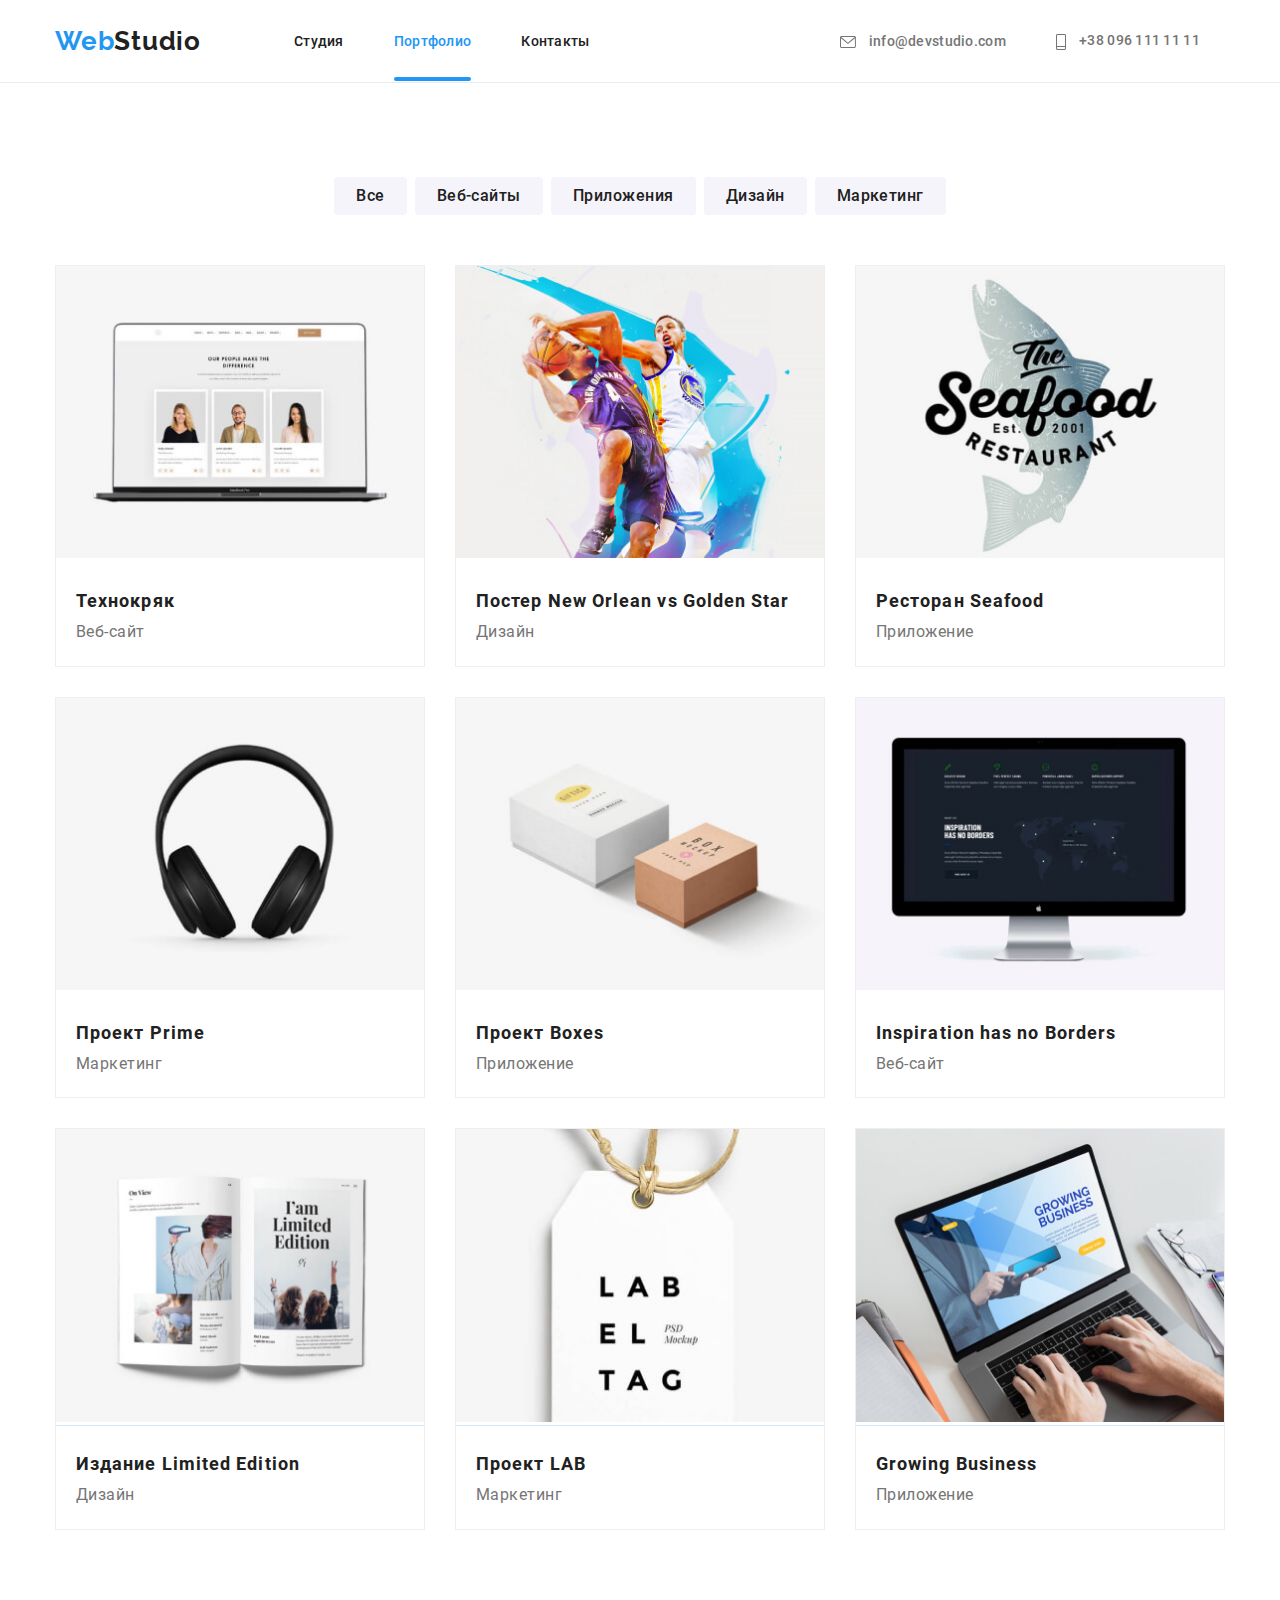
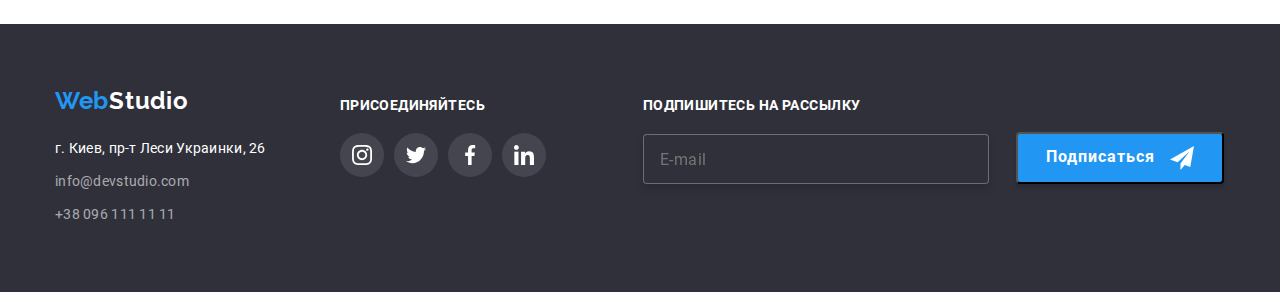
==== commit e94228f3: "Update portfolio.html" ====
--- a/portfolio.html
+++ b/portfolio.html
@@ -20,7 +20,7 @@
     <span class="logo-web">Web</span><span class="logo-s">Studio</span> 
     </a>
 </div> 
-    <button type="button" class="menu-button is-open" 
+    <button type="button" class="menu-button" 
     aria-expanded="false"
     data-menu-button
     >
@@ -126,17 +126,20 @@
                 
                 <picture class="portfolio-picture">
                 <source
-                     srcset="./images/portfolio/portfolio-mobile-1.jpg 1x, ./images/portfolio/portfolio-mobile-1@2x.jpg 2x"
+                     srcset="./images/portfolio/portfolio-mobile-1.jpg 1x, 
+                     ./images/portfolio/portfolio-mobile-1@2x.jpg 2x"
                     media="(min-width: 320px)">
                 <sourse
-                    srcset="./images/portfolio/portfolio-tablet-1.jpg 1x, ./images/portfolio/portfolio-tablet-1@2x.jpg 2x"
+                    srcset="./images/portfolio/portfolio-tablet-1.jpg 1x, 
+                    ./images/portfolio/portfolio-tablet-1@2x.jpg 2x"
                     media="(min-width: 768px)">
                 <sourse
-                    srcset="./images/portfolio/portfolio-desktop-1.jpg 1x, ./images/portfolio/portfolio-desktop-1@2x.jpg 2x"
+                    srcset="./images/portfolio/portfolio-desktop-1.jpg 1x, 
+                    ./images/portfolio/portfolio-desktop-1@2x.jpg 2x"
                     media="(min-width: 1200px)">    
 
 
-            <img class="products-types-img" src="./images/tech.jpg" alt="сайт-технокряк"/>
+            <img class="products-types-img" src="./images/tech.jpg" alt="сайт-технокряк">
         </picture>
 
 
@@ -159,15 +162,18 @@
              
                 <picture class="portfolio-picture">
                     <source
-                         srcset="./images/portfolio/portfolio-mobile-2.jpg 1x, ./images/portfolio/portfolio-mobile-2@2x.jpg 2x"
+                        srcset="./images/portfolio/portfolio-mobile-2.jpg 1x, 
+                        ./images/portfolio/portfolio-mobile-2@2x.jpg 2x"
                         media="(min-width: 320px)">
                     <sourse
-                        srcset="./images/portfolio/portfolio-tablet-2.jpg 1x, ./images/portfolio/portfolio-tablet-2@2x.jpg 2x"
+                        srcset="./images/portfolio/portfolio-tablet-2.jpg 1x, 
+                        ./images/portfolio/portfolio-tablet-2@2x.jpg 2x"
                         media="(min-width: 768px)">
                     <sourse
-                        srcset="./images/portfolio/portfolio-desktop-2.jpg 1x, ./images/portfolio/portfolio-desktop-2@2x.jpg 2x"
+                        srcset="./images/portfolio/portfolio-desktop-2.jpg 1x, 
+                        ./images/portfolio/portfolio-desktop-2@2x.jpg 2x"
                         media="(min-width: 1200px)">              
-                <img class="products-types-img" src="./images/poster.jpg" alt="постер-новый-орлеан"/>
+                <img class="products-types-img" src="./images/poster.jpg" alt="постер-новый-орлеан">
                 </picture>
 
 
@@ -189,17 +195,20 @@
                
                <picture class="portfolio-picture">
                <source
-                    srcset="./images/portfolio/portfolio-mobile-3.jpg 1x, ./images/portfolio/portfolio-mobile-3@2x.jpg 2x"
+                    srcset="./images/portfolio/portfolio-mobile-3.jpg 1x, 
+                    ./images/portfolio/portfolio-mobile-3@2x.jpg 2x"
                     media="(min-width: 320px)">
                 <sourse
-                    srcset="./images/portfolio/portfolio-tablet-3.jpg 1x, ./images/portfolio/portfolio-tablet-3@2x.jpg 2x"
+                    srcset="./images/portfolio/portfolio-tablet-3.jpg 1x, 
+                    ./images/portfolio/portfolio-tablet-3@2x.jpg 2x"
                     media="(min-width: 768px)">
                 <sourse
-                    srcset="./images/portfolio/portfolio-desktop-3.jpg 1x, ./images/portfolio/portfolio-desktop-3@2x.jpg 2x"
+                    srcset="./images/portfolio/portfolio-desktop-3.jpg 1x, 
+                    ./images/portfolio/portfolio-desktop-3@2x.jpg 2x"
                     media="(min-width: 1200px)">    
  
 
-            <img class="products-types-img" src="./images/seafood.jpg" alt="приложение-ресторан"/>
+            <img class="products-types-img" src="./images/seafood.jpg" alt="приложение-ресторан">
                </picture>
 
 
@@ -221,16 +230,19 @@
               
                 <picture class="portfolio-picture">
                     <source
-                         srcset="./images/portfolio/portfolio-mobile-4.jpg 1x, ./images/portfolio/portfolio-mobile-4@2x.jpg 2x"
+                         srcset="./images/portfolio/portfolio-mobile-4.jpg 1x, 
+                         ./images/portfolio/portfolio-mobile-4@2x.jpg 2x"
                         media="(min-width: 320px)">
                     <sourse
-                        srcset="./images/portfolio/portfolio-tablet-4.jpg 1x, ./images/portfolio/portfolio-tablet-4@2x.jpg 2x"
+                        srcset="./images/portfolio/portfolio-tablet-4.jpg 1x, 
+                        ./images/portfolio/portfolio-tablet-4@2x.jpg 2x"
                         media="(min-width: 768px)">
                     <sourse
-                        srcset="./images/portfolio/portfolio-desktop-4.jpg 1x, ./images/portfolio/portfolio-desktop-4@2x.jpg 2x"
+                        srcset="./images/portfolio/portfolio-desktop-4.jpg 1x, 
+                        ./images/portfolio/portfolio-desktop-4@2x.jpg 2x"
                         media="(min-width: 1200px)">   
 
-            <img class="products-types-img" src="./images/prime.jpg" alt="маркетинг-прайм"/>
+            <img class="products-types-img" src="./images/prime.jpg" alt="маркетинг-прайм">
                 </picture>
 
 
@@ -252,17 +264,20 @@
                
                <picture class="portfolio-picture">
                <source
-                    srcset="./images/portfolio/portfolio-mobile-5.jpg 1x, ./images/portfolio/portfolio-mobile-5@2x.jpg 2x"
+                    srcset="./images/portfolio/portfolio-mobile-5.jpg 1x, 
+                    ./images/portfolio/portfolio-mobile-5@2x.jpg 2x"
                     media="(min-width: 320px)">
                 <sourse
-                    srcset="./images/portfolio/portfolio-tablet-5.jpg 1x, ./images/portfolio/portfolio-tablet-5@2x.jpg 2x"
+                    srcset="./images/portfolio/portfolio-tablet-5.jpg 1x, 
+                    ./images/portfolio/portfolio-tablet-5@2x.jpg 2x"
                     media="(min-width: 768px)">
                 <sourse
-                    srcset="./images/portfolio/portfolio-desktop-5.jpg 1x, ./images/portfolio/portfolio-desktop-5@2x.jpg 2x"
+                    srcset="./images/portfolio/portfolio-desktop-5.jpg 1x,
+                    ./images/portfolio/portfolio-desktop-5@2x.jpg 2x"
                     media="(min-width: 1200px)">    
 
 
-            <img class="products-types-img" src="./images/boxes.jpg" alt="приложение-бокс"/>
+            <img class="products-types-img" src="./images/boxes.jpg" alt="приложение-бокс">
                </picture>
 
 
@@ -284,17 +299,20 @@
                
                <picture class="portfolio-picture">
                <source
-                    srcset="./images/portfolio/portfolio-mobile-6.jpg 1x, ./images/portfolio/portfolio-mobile-6@2x.jpg 2x"
+                    srcset="./images/portfolio/portfolio-mobile-6.jpg 1x, 
+                    ./images/portfolio/portfolio-mobile-6@2x.jpg 2x"
                     media="(min-width: 320px)">
                 <sourse
-                    srcset="./images/portfolio/portfolio-tablet-6.jpg 1x, ./images/portfolio/portfolio-tablet-6@2x.jpg 2x"
+                    srcset="./images/portfolio/portfolio-tablet-6.jpg 1x, 
+                    ./images/portfolio/portfolio-tablet-6@2x.jpg 2x"
                     media="(min-width: 768px)">
                 <sourse
-                    srcset="./images/portfolio/portfolio-desktop-6.jpg 1x, ./images/portfolio/portfolio-desktop-6@2x.jpg 2x"
+                    srcset="./images/portfolio/portfolio-desktop-6.jpg 1x, 
+                    ./images/portfolio/portfolio-desktop-6@2x.jpg 2x"
                     media="(min-width: 1200px)">    
 
 
-            <img class="products-types-img" src="./images/inspiration.jpg" alt="сайт-вдохновение-без-границ"/>
+            <img class="products-types-img" src="./images/inspiration.jpg" alt="сайт-вдохновение-без-границ">
                </picture>
 
 
@@ -316,16 +334,19 @@
               
                 <picture class="portfolio-picture">
                     <source
-                         srcset="./images/portfolio/portfolio-mobile-7.jpg 1x, ./images/portfolio/portfolio-mobile-7@2x.jpg 2x"
+                         srcset="./images/portfolio/portfolio-mobile-7.jpg 1x, 
+                         ./images/portfolio/portfolio-mobile-7@2x.jpg 2x"
                         media="(min-width: 320px)">
                     <sourse
-                        srcset="./images/portfolio/portfolio-tablet-7.jpg 1x, ./images/portfolio/portfolio-tablet-7@2x.jpg 2x"
+                        srcset="./images/portfolio/portfolio-tablet-7.jpg 1x, 
+                        ./images/portfolio/portfolio-tablet-7@2x.jpg 2x"
                         media="(min-width: 768px)">
                     <sourse
-                        srcset="./images/portfolio/portfolio-desktop-7.jpg 1x, ./images/portfolio/portfolio-desktop-7@2x.jpg 2x"
+                        srcset="./images/portfolio/portfolio-desktop-7.jpg 1x,
+                         ./images/portfolio/portfolio-desktop-7@2x.jpg 2x"
                         media="(min-width: 1200px)">   
 
-            <img class="products-types-img" src="./images/limited.jpg" alt="дизайн-издание"/>
+            <img class="products-types-img" src="./images/limited.jpg" alt="дизайн-издание">
                 </picture>
 
 
@@ -347,18 +368,21 @@
               
               <picture class="portfolio-picture">
                 <source
-                     srcset="./images/portfolio/portfolio-mobile-8.jpg 1x, ./images/portfolio/portfolio-mobile-8@2x.jpg 2x"
+                     srcset="./images/portfolio/portfolio-mobile-8.jpg 1x, 
+                     ./images/portfolio/portfolio-mobile-8@2x.jpg 2x"
                      media="(min-width: 320px)">
                 <sourse
-                     srcset="./images/portfolio/portfolio-tablet-8.jpg 1x, ./images/portfolio/portfolio-tablet-8@2x.jpg 2x"
+                     srcset="./images/portfolio/portfolio-tablet-8.jpg 1x, 
+                     ./images/portfolio/portfolio-tablet-8@2x.jpg 2x"
                      media="(min-width: 768px)">
                 <sourse
-                     srcset="./images/portfolio/portfolio-desktop-8.jpg 1x, ./images/portfolio/portfolio-desktop-8@2x.jpg 2x"
+                     srcset="./images/portfolio/portfolio-desktop-8.jpg 1x, 
+                     ./images/portfolio/portfolio-desktop-8@2x.jpg 2x"
                      media="(min-width: 1200px)">
  
                 
 
-            <img class="products-types-img" src="./images/l-a-b.jpg" alt="маркетинг-л-а-б"/>
+            <img class="products-types-img" src="./images/l-a-b.jpg" alt="маркетинг-л-а-б">
         </picture>
 
 
@@ -380,17 +404,20 @@
                
                <picture class="portfolio-picture">
                <source
-                    srcset="./images/portfolio/portfolio-mobile-9.jpg 1x, ./images/portfolio/portfolio-mobile-9@2x.jpg 2x"
+                    srcset="./images/portfolio/portfolio-mobile-9.jpg 1x, 
+                    ./images/portfolio/portfolio-mobile-9@2x.jpg 2x"
                     media="(min-width: 320px)">
                 <sourse
-                    srcset="./images/portfolio/portfolio-tablet-9.jpg 1x, ./images/portfolio/portfolio-tablet-9@2x.jpg 2x"
+                    srcset="./images/portfolio/portfolio-tablet-9.jpg 1x, 
+                    ./images/portfolio/portfolio-tablet-9@2x.jpg 2x"
                     media="(min-width: 768px)">
                 <sourse
-                    srcset="./images/portfolio/portfolio-desktop-9.jpg 1x, ./images/portfolio/portfolio-desktop-9@2x.jpg 2x"
+                    srcset="./images/portfolio/portfolio-desktop-9.jpg 1x, 
+                    ./images/portfolio/portfolio-desktop-9@2x.jpg 2x"
                     media="(min-width: 1200px)">    
 
 
-            <img class="products-types-img" src="./images/business.jpg" alt="приложение-рост-бизнеса"/>
+            <img class="products-types-img" src="./images/business.jpg" alt="приложение-рост-бизнеса">
                </picture>
 
 
--- a/css/main.min.css
+++ b/css/main.min.css
@@ -1,2 +1,2 @@
-.visually-hidden{position:absolute !important;clip:rect(1px 1px 1px 1px);clip:rect(1px, 1px, 1px, 1px);padding:0 !important;border:0 !important;height:1px !important;width:1px !important;overflow:hidden}:root{--main-color:  #212121;--accent-color: #2196F3;--white-color: #fff;--filters-color: #F5F4FA;--second-color: #757575;--icon-color: #AFB1B8;--footer-color: #2F303A;--header-line-color: #ECECEC;--portfolio-border-color: #EEEEEE;--outline-color: #000;--main-font: "Roboto";--second-font: "Raleway";--card-set-gap: 30px}body{color:var(--main-color);font:var(--main-font)}.address,.contacts{font-style:normal}html{-webkit-box-sizing:border-box;box-sizing:border-box}*,*::before,*::after{-webkit-box-sizing:inherit;box-sizing:inherit;margin:0;padding:0}h1,h2,h3,h4,h5,h6,p{margin:0}img{max-width:100%;height:auto}.container{width:100%;padding:0 15px;margin-left:auto;margin-right:auto}@media screen and (min-width: 480px){.container{max-width:480px;padding:0 15px;margin:0 auto}}@media screen and (min-width: 768px){.container{max-width:768px;padding:0 15px}}@media screen and (min-width: 1200px){.container{max-width:1200px;padding:0 15px}}@media screen and (min-width: 320px) and (max-width: 767px){.social-list{padding:0;margin:0;display:-webkit-box;display:-ms-flexbox;display:flex;-webkit-box-pack:center;-ms-flex-pack:center;justify-content:center;margin-left:auto;margin-right:auto}.social-list-item{display:-webkit-box;display:-ms-flexbox;display:flex;-webkit-box-align:center;-ms-flex-align:center;align-items:center;margin-bottom:30px}.social-list-item:not(:last-child){margin-right:10px}.social-list-link{display:-webkit-box;display:-ms-flexbox;display:flex;-webkit-box-pack:center;-ms-flex-pack:center;justify-content:center;-webkit-box-align:center;-ms-flex-align:center;align-items:center;width:44px;height:44px;border-radius:50%;background-color:transparent;-webkit-transition:250ms cubic-bezier(0.4, 0, 0.2, 1);transition:250ms cubic-bezier(0.4, 0, 0.2, 1)}.social-list-link:hover,.social-list-link:focus{background-color:var(--accent-color)}.social-list-icon{width:20px;height:20px;fill:var(--icon-color);-webkit-transition:250ms cubic-bezier(0.4, 0, 0.2, 1);transition:250ms cubic-bezier(0.4, 0, 0.2, 1)}.social-list-icon:hover,.social-list-icon:focus{fill:var(--white-color)}}@media screen and (min-width: 768px){.social-list{padding:0;margin:0;display:-webkit-box;display:-ms-flexbox;display:flex;-webkit-box-pack:center;-ms-flex-pack:center;justify-content:center;margin-left:auto;margin-right:auto;margin-bottom:30px}.social-list-item{display:-webkit-box;display:-ms-flexbox;display:flex;-webkit-box-align:center;-ms-flex-align:center;align-items:center}.social-list-item:not(:last-child){margin-right:10px}.social-list-link{display:-webkit-box;display:-ms-flexbox;display:flex;-webkit-box-pack:center;-ms-flex-pack:center;justify-content:center;-webkit-box-align:center;-ms-flex-align:center;align-items:center;width:44px;height:44px;border-radius:50%;background-color:var(--white-color);-webkit-transition:250ms cubic-bezier(0.4, 0, 0.2, 1);transition:250ms cubic-bezier(0.4, 0, 0.2, 1)}.social-list-link:hover,.social-list-link:focus{background-color:var(--accent-color)}.social-list-icon{width:20px;height:20px;fill:var(--icon-color);-webkit-transition:250ms cubic-bezier(0.4, 0, 0.2, 1);transition:250ms cubic-bezier(0.4, 0, 0.2, 1)}.social-list-icon:hover,.social-list-icon:focus{fill:var(--white-color)}}@media screen and (min-width: 1200px){.social-list{padding:0;margin:0;display:-webkit-box;display:-ms-flexbox;display:flex;-webkit-box-pack:center;-ms-flex-pack:center;justify-content:center;margin-left:auto;margin-right:auto;margin-bottom:30px}.social-list-item{display:-webkit-box;display:-ms-flexbox;display:flex;-webkit-box-align:center;-ms-flex-align:center;align-items:center}.social-list-item:not(:last-child){margin-right:10px}.social-list-link{display:-webkit-box;display:-ms-flexbox;display:flex;-webkit-box-pack:center;-ms-flex-pack:center;justify-content:center;-webkit-box-align:center;-ms-flex-align:center;align-items:center;width:44px;height:44px;border-radius:50%;background-color:var(--white-color);-webkit-transition:250ms cubic-bezier(0.4, 0, 0.2, 1);transition:250ms cubic-bezier(0.4, 0, 0.2, 1)}.social-list-link:hover,.social-list-link:focus{background-color:var(--accent-color)}.social-list-icon{width:20px;height:20px;fill:var(--icon-color);-webkit-transition:250ms cubic-bezier(0.4, 0, 0.2, 1);transition:250ms cubic-bezier(0.4, 0, 0.2, 1)}.social-list-icon:hover,.social-list-icon:focus{fill:var(--white-color)}}@media screen and (min-width: 320px) and (max-width: 767px){.address-top{display:block;text-align:center;margin-left:auto;text-decoration:none;font-style:normal}.address-mail,.address-tel{display:block;margin:0;padding:0;text-align:center;font-family:var(--main-font);font-weight:500;font-size:18px;line-height:1.167;letter-spacing:0.02em;color:var(--second-color);text-decoration:none;-webkit-transition:250ms cubic-bezier(0.4, 0, 0.2, 1);transition:250ms cubic-bezier(0.4, 0, 0.2, 1)}.address-mail:hover,.address-mail:focus,.address-tel:hover,.address-tel:focus{color:var(--accent-color)}.address-mail{margin-bottom:16px}.address-mail-icon{margin:0;padding:0;width:14px;height:10px;fill:var(--second-color);margin-right:10px;vertical-align:middle}.address-tel-icon{margin:0;padding:0;width:10px;height:14px;fill:var(--second-color);margin-right:10px;vertical-align:middle}.address-mail:hover .address-mail-icon,.address-mail:focus .address-mail-icon,.address-tel:hover .address-tel-icon,.address-tel:focus .address-tel-icon{fill:var(--accent-color)}}@media screen and (min-width: 768px){.address-top{-webkit-box-align:center;-ms-flex-align:center;align-items:center;text-decoration:none;font-style:normal;display:block}.address-mail,.address-tel{margin:0;padding:0;display:block;-webkit-box-align:center;-ms-flex-align:center;align-items:center;font-family:var(--main-font);font-weight:500;font-size:12px;line-height:1.167;letter-spacing:0.02em;color:var(--second-color);text-decoration:none;-webkit-transition:250ms cubic-bezier(0.4, 0, 0.2, 1);transition:250ms cubic-bezier(0.4, 0, 0.2, 1)}.address-mail:hover,.address-mail:focus,.address-tel:hover,.address-tel:focus{color:var(--accent-color)}.address-tel{padding-bottom:21px}.address-mail{margin-bottom:10px;padding-top:21px}.address-mail-icon{margin:0;padding:0;width:14px;height:10px;fill:var(--second-color);margin-right:10px;vertical-align:middle}.address-tel-icon{margin:0;padding:0;width:10px;height:14px;fill:var(--second-color);margin-right:10px;vertical-align:middle}.address-mail:hover .address-mail-icon,.address-mail:focus .address-mail-icon,.address-tel:hover .address-tel-icon,.address-tel:focus .address-tel-icon{fill:var(--accent-color)}}@media screen and (min-width: 1200px){.address-top{display:-webkit-box;display:-ms-flexbox;display:flex;-webkit-box-align:center;-ms-flex-align:center;align-items:center;-webkit-box-pack:end;-ms-flex-pack:end;justify-content:flex-end;margin-left:auto;text-decoration:none;font-style:normal}.site-nav,.address-top{display:-webkit-box;display:-ms-flexbox;display:flex}.address-mail,.address-tel{display:inline-block;padding-top:32px;padding-bottom:32px;-webkit-box-align:center;-ms-flex-align:center;align-items:center;vertical-align:middle;font-family:var(--main-font);font-weight:500;font-size:14px;line-height:1.142;letter-spacing:0.02em;color:var(--second-color);text-decoration:none;-webkit-transition:250ms cubic-bezier(0.4, 0, 0.2, 1);transition:250ms cubic-bezier(0.4, 0, 0.2, 1)}.address-mail:hover,.address-mail:focus,.address-tel:hover,.address-tel:focus{color:var(--accent-color)}.address-tel{margin-bottom:0px}.address-mail{margin-right:50px;margin-top:0px;margin-bottom:0px}.address-mail-icon{margin:0;padding:0;width:16px;height:12px;fill:var(--second-color);margin-right:10px;vertical-align:middle}.address-tel-icon{margin:0;padding:0;width:10px;height:16px;fill:var(--second-color);margin-right:10px;vertical-align:middle}.address-mail:hover .address-mail-icon,.address-mail:focus .address-mail-icon,.address-tel:hover .address-tel-icon,.address-tel:focus .address-tel-icon{fill:var(--accent-color)}}@media screen and (min-width: 320px) and (max-width: 767px){.contacts-list{padding:0;margin:0;list-style-type:none}.contacts-list-link-mail,.contacts-list-link-tel{font-family:var(--main-font);font-weight:400;font-size:14px;line-height:1.714;letter-spacing:0.02em;text-decoration:none;color:rgba(255,255,255,0.6);display:block;margin-top:9px;margin-bottom:0;-webkit-transition:250ms cubic-bezier(0.4, 0, 0.2, 1);transition:250ms cubic-bezier(0.4, 0, 0.2, 1)}.contacts-list-link-mail:hover,.contacts-list-link-mail:focus,.contacts-list-link-tel:hover,.contacts-list-link-tel:focus{color:var(--accent-color)}.contacts-list-link-address{font-family:var(--main-font);font-weight:400;font-size:14px;line-height:1.714;letter-spacing:0.02em;text-decoration:none;color:var(--white-color);display:block;margin:0;padding:0;-webkit-transition:250ms cubic-bezier(0.4, 0, 0.2, 1);transition:250ms cubic-bezier(0.4, 0, 0.2, 1)}.contacts-list-link-address:hover,.contacts-list-link-address:focus{color:var(--accent-color)}}@media screen and (min-width: 768px){.contacts-list{padding:0;margin:0;list-style-type:none}.contacts-list-link-mail,.contacts-list-link-tel{font-family:var(--main-font);font-weight:400;font-size:14px;line-height:1.714;letter-spacing:0.02em;text-decoration:none;color:rgba(255,255,255,0.6);display:block;margin-top:9px;margin-bottom:0;-webkit-transition:250ms cubic-bezier(0.4, 0, 0.2, 1);transition:250ms cubic-bezier(0.4, 0, 0.2, 1)}.contacts-list-link-mail:hover,.contacts-list-link-mail:focus,.contacts-list-link-tel:hover,.contacts-list-link-tel:focus{color:var(--accent-color)}.contacts-list-link-address{font-family:var(--main-font);font-weight:400;font-size:14px;line-height:1.714;letter-spacing:0.02em;text-decoration:none;color:var(--white-color);display:block;margin:0;padding:0;-webkit-transition:250ms cubic-bezier(0.4, 0, 0.2, 1);transition:250ms cubic-bezier(0.4, 0, 0.2, 1)}.contacts-list-link-address:hover,.contacts-list-link-address:focus{color:var(--accent-color)}}@media screen and (min-width: 1200px){.contacts-list{padding:0;margin:0;list-style-type:none;text-align:left}.contacts-list-link-mail,.contacts-list-link-tel{font-family:var(--main-font);font-weight:400;font-size:14px;line-height:1.714;letter-spacing:0.02em;text-decoration:none;color:rgba(255,255,255,0.6);display:block;margin-top:9px;margin-bottom:0;-webkit-transition:250ms cubic-bezier(0.4, 0, 0.2, 1);transition:250ms cubic-bezier(0.4, 0, 0.2, 1)}.contacts-list-link-mail:hover,.contacts-list-link-mail:focus,.contacts-list-link-tel:hover,.contacts-list-link-tel:focus{color:var(--accent-color)}.contacts-list-link-address{font-family:var(--main-font);font-weight:400;font-size:14px;line-height:1.714;letter-spacing:0.02em;text-decoration:none;color:var(--white-color);display:block;margin:0;padding:0;-webkit-transition:250ms cubic-bezier(0.4, 0, 0.2, 1);transition:250ms cubic-bezier(0.4, 0, 0.2, 1)}.contacts-list-link-address:hover,.contacts-list-link-address:focus{color:var(--accent-color)}}@media screen and (min-width: 320px) and (max-width: 767px){.header{-webkit-box-align:center;-ms-flex-align:center;align-items:center;display:-webkit-box;display:-ms-flexbox;display:flex;border-bottom:1px solid var(--header-line-color)}.header-line{display:inline-block;position:relative}.address-top,.site-nav{display:block}.site-nav{min-width:99px}.menu-button{width:40px;height:40px;display:-webkit-box;display:-ms-flexbox;display:flex;-webkit-box-pack:center;-ms-flex-pack:center;justify-content:center;-webkit-box-align:center;-ms-flex-align:center;align-items:center;position:absolute;top:14px;right:8px;background-color:var(--white-color);border:1px solid rgba(0,0,0,0.1);border-radius:50%;cursor:pointer;-webkit-transition:250ms cubic-bezier(0.4, 0, 0.2, 1);transition:250ms cubic-bezier(0.4, 0, 0.2, 1)}.menu-icon{display:-webkit-box;display:-ms-flexbox;display:flex;-webkit-box-align:center;-ms-flex-align:center;align-items:center;-webkit-box-pack:center;-ms-flex-pack:center;justify-content:center;width:40px;height:40px;background-color:var(--white-color)}.menu-icon:hover,.menu-icon:focus{fill:var(--accent-color);outline:none}.menu-button .icon-close-menu{display:none}.menu-button.is-open .icon-close-menu{display:block}.menu-button.is-open .icon-menu{display:none}.menu-container{display:none;position:absolute;top:100%;left:0;width:100%;text-align:center;padding:60px 130px;font-size:18px;line-height:1.167;letter-spacing:0.02em;font-weight:500;z-index:1;background-color:white;-webkit-box-shadow:0px 4px 8px rgba(0,0,0,0.04),0px 2px 4px rgba(0,0,0,0.08),0px 1px 3px rgba(0,0,0,0.16);box-shadow:0px 4px 8px rgba(0,0,0,0.04),0px 2px 4px rgba(0,0,0,0.08),0px 1px 3px rgba(0,0,0,0.16)}.menu-container.is-open{display:block}.site-nav-list{display:block;text-align:center;padding-top:0px;padding-bottom:0px;margin:0;list-style-type:none}.site-nav-list:last-child{margin-right:0}.site-nav-list-item{-webkit-box-align:center;-ms-flex-align:center;align-items:center;list-style-type:none;margin-bottom:40px}.site-nav-list-item:last-child{margin-bottom:60px}.site-nav-list-link{font-family:var(--main-font);font-weight:500;font-size:18px;line-height:1.167;letter-spacing:0.02em;color:var(--main-color);text-decoration:none;-webkit-transition:250ms cubic-bezier(0.4, 0, 0.2, 1);transition:250ms cubic-bezier(0.4, 0, 0.2, 1);padding-top:0px;padding-bottom:0px;position:relative;display:block}.site-nav-list-link:hover,.site-nav-list-link:focus{color:var(--accent-color)}.is-current::before{content:'';font-size:40px;border-radius:2px;background-color:var(--accent-color);height:4px;width:100%;position:absolute;margin-top:28px;left:0%;display:block}.site-nav-list-link.is-current{color:var(--accent-color);text-decoration:none}.site-nav-list-link:hover:before,.site-nav-list-link:focus:before{content:'';font-size:40px;border-radius:2px;background-color:var(--accent-color);height:4px;width:100%;position:absolute;margin-top:28px;left:0%;display:block}.logo-web{font-family:var(--second-font);font-weight:700;font-size:24px;line-height:1.167;letter-spacing:0.03em;color:var(--accent-color)}.logo-s{font-family:var(--second-font);font-weight:700;font-size:24px;line-height:1.167;letter-spacing:0.03em;color:var(--main-color);margin-right:93px}.logo-link{display:block;padding-top:23px;padding-bottom:23px;font-family:var(--second-font);font-weight:700;font-size:24px;line-height:1.167;letter-spacing:0.03em;text-decoration:none;-webkit-transition:250ms cubic-bezier(0.4, 0, 0.2, 1);transition:250ms cubic-bezier(0.4, 0, 0.2, 1)}.logo-link:hover,.logo-link:focus{color:var(--accent-color)}}@media screen and (min-width: 768px){.header{-webkit-box-align:center;-ms-flex-align:center;align-items:center;display:-webkit-box;display:-ms-flexbox;display:flex;border-bottom:1px solid var(--header-line-color)}.header-line{display:-webkit-box;display:-ms-flexbox;display:flex}.menu-container{display:-webkit-box;display:-ms-flexbox;display:flex}.menu-button{display:none}.logo-link-cont{display:block}.site-nav-list{display:-webkit-box;display:-ms-flexbox;display:flex;-webkit-box-align:center;-ms-flex-align:center;align-items:center;padding:0;margin:0;list-style-type:none}.site-nav-list-item{margin-right:50px;-webkit-box-align:center;-ms-flex-align:center;align-items:center;list-style-type:none}.site-nav-list-item:last-child{margin-right:60px}.site-nav-list-link{font-family:var(--main-font);font-weight:500;font-size:14px;line-height:1.142;letter-spacing:0.02em;color:var(--main-color);text-decoration:none;-webkit-transition:250ms cubic-bezier(0.4, 0, 0.2, 1);transition:250ms cubic-bezier(0.4, 0, 0.2, 1);position:relative;display:block;padding-top:32px;padding-bottom:32px}.site-nav-list-link:hover,.site-nav-list-link:focus{color:var(--accent-color)}.is-current::before{content:'';font-size:40px;border-radius:2px;background-color:var(--accent-color);height:4px;width:100%;position:absolute;top:76px;left:0;display:inline-block}.site-nav-list-link.is-current{color:var(--accent-color);text-decoration:none}.site-nav-list-link:hover:before,.site-nav-list-link:focus:before{content:'';font-size:40px;border-radius:2px;background-color:var(--accent-color);height:4px;width:100%;position:absolute;top:76px;left:0;display:inline-block}.logo-web{font-family:var(--second-font);font-weight:700;font-size:24px;line-height:1.167;letter-spacing:0.03em;color:var(--accent-color)}.logo-s{font-family:var(--second-font);font-weight:700;font-size:24px;line-height:1.167;letter-spacing:0.03em;color:var(--main-color);margin-right:93px}.logo-link{display:block;padding-top:23px;padding-bottom:23px;font-family:var(--second-font);font-weight:700;font-size:24px;line-height:1.167;letter-spacing:0.03em;text-decoration:none;-webkit-transition:250ms cubic-bezier(0.4, 0, 0.2, 1);transition:250ms cubic-bezier(0.4, 0, 0.2, 1)}.logo-link:hover,.logo-link:focus{color:var(--accent-color)}}@media screen and (min-width: 1200px){.header{-webkit-box-align:center;-ms-flex-align:center;align-items:center;display:-webkit-box;display:-ms-flexbox;display:flex;border-bottom:1px solid var(--header-line-color)}.header-line{display:-webkit-box;display:-ms-flexbox;display:flex}.menu-button{display:none}.site-nav{display:-webkit-box;display:-ms-flexbox;display:flex}.site-nav-list{display:-webkit-box;display:-ms-flexbox;display:flex;-webkit-box-align:center;-ms-flex-align:center;align-items:center;padding:0;margin:0;list-style-type:none}.site-nav-list-item{margin-right:50px;-webkit-box-align:center;-ms-flex-align:center;align-items:center;list-style-type:none}.site-nav-list-item:last-child{margin-right:250px}.site-nav-list-link{font-family:var(--main-font);font-weight:500;font-size:14px;line-height:1.142;letter-spacing:0.02em;color:var(--main-color);text-decoration:none;-webkit-transition:250ms cubic-bezier(0.4, 0, 0.2, 1);transition:250ms cubic-bezier(0.4, 0, 0.2, 1);position:relative;display:block;padding-top:32px;padding-bottom:32px}.site-nav-list-link:hover,.site-nav-list-link:focus{color:var(--accent-color)}.is-current::before{content:'';font-size:40px;border-radius:2px;background-color:var(--accent-color);height:4px;width:100%;position:absolute;top:76px;left:0;display:inline-block}.site-nav-list-link.is-current{color:var(--accent-color);text-decoration:none}.site-nav-list-link:hover:before,.site-nav-list-link:focus:before{content:'';font-size:40px;border-radius:2px;background-color:var(--accent-color);height:4px;width:100%;position:absolute;top:76px;left:0;display:inline-block}.logo-web{font-family:var(--second-font);font-weight:700;font-size:26px;line-height:1.385;letter-spacing:0.03em;color:var(--accent-color)}.logo-s{font-family:var(--second-font);font-weight:700;font-size:26px;line-height:1.385;letter-spacing:0.03em;color:var(--main-color);margin-right:93px}.logo-link{display:inline-block;padding-top:23px;padding-bottom:23px;font-family:var(--second-font);font-weight:700;font-size:26px;line-height:1.385;letter-spacing:0.03em;text-decoration:none;-webkit-transition:250ms cubic-bezier(0.4, 0, 0.2, 1);transition:250ms cubic-bezier(0.4, 0, 0.2, 1)}.logo-link:hover,.logo-link:focus{color:var(--accent-color)}}.filters-list{padding:0;margin-bottom:50px;list-style-type:none;display:-webkit-box;display:-ms-flexbox;display:flex;text-align:center;-webkit-box-pack:start;-ms-flex-pack:start;justify-content:flex-start;-webkit-box-align:center;-ms-flex-align:center;align-items:center}.filters-products-btn,.filters-sites-btn,.filters-app-btn,.filters-design-btn,.filters-marketing-btn{font-family:var(--main-font);font-weight:500;font-size:16px;line-height:1.625;letter-spacing:0.03em;border-radius:4px;color:var(--main-color);background-color:transparent;border:transparent;padding-top:6px;padding-bottom:6px;padding-right:22px;padding-left:22px;-webkit-transition:250ms cubic-bezier(0.4, 0, 0.2, 1);transition:250ms cubic-bezier(0.4, 0, 0.2, 1)}.filters-products-btn:hover,.filters-sites-btn:hover,.filters-app-btn:hover,.filters-design-btn:hover,.filters-marketing-btn:hover{color:var(--white-color);background-color:var(--accent-color);-webkit-box-shadow:0px 3px 1px rgba(0,0,0,0.1),0px 1px 2px rgba(0,0,0,0.08),0px 2px 2px rgba(0,0,0,0.12);box-shadow:0px 3px 1px rgba(0,0,0,0.1),0px 1px 2px rgba(0,0,0,0.08),0px 2px 2px rgba(0,0,0,0.12);border-radius:4px}.filters-products-btn:focus,.filters-sites-btn:focus,.filters-app-btn:focus,.filters-design-btn:focus,.filters-marketing-btn:focus{color:var(--white-color);background-color:var(--accent-color);-webkit-box-shadow:0px 3px 1px rgba(0,0,0,0.1),0px 1px 2px rgba(0,0,0,0.08),0px 2px 2px rgba(0,0,0,0.12);box-shadow:0px 3px 1px rgba(0,0,0,0.1),0px 1px 2px rgba(0,0,0,0.08),0px 2px 2px rgba(0,0,0,0.12);border-radius:4px;outline:none}.filters-products-btn,.filters-sites-btn,.filters-app-btn,.filters-design-btn{margin-right:8px}.filters-marketing-btn{margin-right:0}@media screen and (min-width: 320px) and (max-width: 767px){.filters-list{-ms-flex-wrap:wrap;flex-wrap:wrap}.filters-products-btn,.filters-sites-btn,.filters-app-btn{margin-bottom:15px}}@media screen and (min-width: 768px){.filters-list{-ms-flex-wrap:wrap;flex-wrap:wrap;-webkit-box-pack:center;-ms-flex-pack:center;justify-content:center}.filters-products-btn,.filters-sites-btn,.filters-app-btn{margin-bottom:0px}.filters-products-btn,.filters-sites-btn,.filters-app-btn,.filters-design-btn,.filters-marketing-btn{font-family:var(--main-font);font-weight:500;font-size:16px;line-height:1.625;letter-spacing:0.03em;border-radius:4px;color:var(--main-color);background-color:var(--filters-color);border:var(--filters-color)}}@media screen and (min-width: 1200px){.filters-list{-ms-flex-wrap:nowrap;flex-wrap:nowrap}}.products{margin:0;padding-top:54px;padding-bottom:54px}.products-title{padding:0;margin:0;font-family:var(--main-font);font-weight:700;font-size:18px;line-height:2;letter-spacing:0.06em;color:var(--main-color);text-align:left}.products-types-definition{font-family:var(--main-font);font-weight:400;font-size:16px;line-height:1.185;letter-spacing:0.03em;color:var(--second-color);margin-top:4px;text-align:left}.products-types-list{padding:0;margin:0;list-style-type:none;text-align:center;margin-right:auto;margin-left:auto}.products-types-list-item{margin-bottom:30px;max-width:450px;margin-right:auto;margin-left:auto;border:1px solid var(--portfolio-border-color)}.products-card-content{padding:20px 24px 24px 20px}.products-types-img-link{text-decoration:none;display:inline-block;-webkit-transition:250ms cubic-bezier(0.4, 0, 0.2, 1);transition:250ms cubic-bezier(0.4, 0, 0.2, 1)}.products-types-img-link:hover{-webkit-transform:translateY(0%);transform:translateY(0%);border:1px solid var(--portfolio-border-color);-webkit-box-sizing:border-box;box-sizing:border-box;-webkit-box-shadow:0px 1px 1px rgba(0,0,0,0.12),0px 4px 4px rgba(0,0,0,0.06),1px 4px 6px rgba(0,0,0,0.16);box-shadow:0px 1px 1px rgba(0,0,0,0.12),0px 4px 4px rgba(0,0,0,0.06),1px 4px 6px rgba(0,0,0,0.16)}.products-types-img-link:focus{-webkit-transform:translateY(0%);transform:translateY(0%);-webkit-box-shadow:0px 1px 1px rgba(0,0,0,0.12),0px 4px 4px rgba(0,0,0,0.06),1px 4px 6px rgba(0,0,0,0.16);box-shadow:0px 1px 1px rgba(0,0,0,0.12),0px 4px 4px rgba(0,0,0,0.06),1px 4px 6px rgba(0,0,0,0.16)}.prod-img-cont{position:relative;overflow:hidden}.products-over-text{background:rgba(33,150,243,0.9);padding:77px 24px;font-family:var(--main-font);font-style:normal;font-weight:400;font-size:18px;line-height:1.555;letter-spacing:0.03em;color:var(--white-color);position:absolute;top:0;left:0;height:100%;-webkit-transform:translateY(100%);transform:translateY(100%);-webkit-transition:250ms cubic-bezier(0.4, 0, 0.2, 1);transition:250ms cubic-bezier(0.4, 0, 0.2, 1)}.products-types-img-link:hover .products-over-text,.products-types-img-link:focus .products-over-text{-webkit-transform:translateY(0%);transform:translateY(0%)}@media screen and (min-width: 320px) and (max-width: 767px){.products{margin:0;padding-top:54px;padding-bottom:54px}}@media screen and (min-width: 768px){.products{margin:0;padding-top:60px;padding-bottom:60px}.products-types-list{padding:0;margin:0;margin-left:calc(-1 * var(--card-set-gap));margin-top:calc(-1 * var(--card-set-gap));list-style-type:none;display:-webkit-box;display:-ms-flexbox;display:flex;-ms-flex-wrap:wrap;flex-wrap:wrap}.products-types-list-item{-ms-flex-preferred-size:calc(100% / 2 - var(--card-set-gap));flex-basis:calc(100% / 2 - var(--card-set-gap));margin-left:var(--card-set-gap);margin-top:var(--card-set-gap);border:1px solid var(--portfolio-border-color)}.prod-img-cont{position:relative;overflow:hidden}.products-over-text{background:rgba(33,150,243,0.9);padding:49px 23px;font-family:var(--main-font);font-style:normal;font-weight:400;font-size:18px;line-height:1.555;letter-spacing:0.03em;color:var(--white-color);position:absolute;top:0;left:0;height:100%;-webkit-transform:translateY(100%);transform:translateY(100%);-webkit-transition:250ms cubic-bezier(0.4, 0, 0.2, 1);transition:250ms cubic-bezier(0.4, 0, 0.2, 1)}.products-types-img-link:hover .products-over-text,.products-types-img-link:focus .products-over-text{-webkit-transform:translateY(0%);transform:translateY(0%)}}@media screen and (min-width: 1200px){.products{margin:0;padding-top:94px;padding-bottom:94px}.products-types-list{padding:0;margin:0;margin-left:calc(-1 * var(--card-set-gap));margin-top:calc(-1 * var(--card-set-gap));list-style-type:none;display:-webkit-box;display:-ms-flexbox;display:flex;-ms-flex-wrap:wrap;flex-wrap:wrap}.products-types-list-item{-ms-flex-preferred-size:calc(100% / 3 - var(--card-set-gap));flex-basis:calc(100% / 3 - var(--card-set-gap));margin-left:var(--card-set-gap);margin-top:var(--card-set-gap);border:1px solid var(--portfolio-border-color)}.prod-img-cont{position:relative;overflow:hidden}.products-over-text{background:rgba(33,150,243,0.9);padding:63px 24px;font-family:var(--main-font);font-style:normal;font-weight:400;font-size:18px;line-height:1.555;letter-spacing:0.03em;color:var(--white-color);position:absolute;top:0;left:0;height:100%;-webkit-transform:translateY(100%);transform:translateY(100%);-webkit-transition:250ms cubic-bezier(0.4, 0, 0.2, 1);transition:250ms cubic-bezier(0.4, 0, 0.2, 1)}.products-types-img-link:hover .products-over-text,.products-types-img-link:focus .products-over-text{-webkit-transform:translateY(0%);transform:translateY(0%)}}.slogan{margin-left:auto;margin-right:auto}.slogan-btn-order{padding-top:10px;padding-bottom:10px;padding-right:32px;padding-left:32px;margin-bottom:118px;font-family:var(--main-font);font-weight:700;font-size:16px;line-height:1.875;display:inline-block;-webkit-box-align:center;-ms-flex-align:center;align-items:center;text-align:center;letter-spacing:0.06em;color:var(--white-color);background:var(--accent-color);-webkit-box-shadow:0px 4px 4px rgba(0,0,0,0.15);box-shadow:0px 4px 4px rgba(0,0,0,0.15);border-radius:4px}.slogan-title{font-family:var(--main-font);font-weight:900;font-size:26px;line-height:1.615;letter-spacing:0.06em;text-align:center;text-transform:uppercase;color:var(--white-color);margin-bottom:30px}@media screen and (min-device-pixel-ratio: 2) and (min-width: 320px) and (max-width: 767px), screen and (-webkit-min-device-pixel-ratio: 2) and (min-width: 320px) and (max-width: 767px), screen and (min-resolution: 192dpi) and (min-width: 320px) and (max-width: 767px), screen and (min-resolution: 2dppx) and (min-width: 320px) and (max-width: 767px){.slogan{background-image:-webkit-gradient(linear, left top, left bottom, from(rgba(47,48,58,0.4)), to(rgba(47,48,58,0.4))),url(../../images/bc/background-slogan-mob-2x.jpg);background-image:linear-gradient(rgba(47,48,58,0.4), rgba(47,48,58,0.4)),url(../../images/bc/background-slogan-mob-2x.jpg)}}@media screen and (min-width: 320px) and (max-width: 767px){.slogan{padding-top:118px;text-align:center;background-image:-webkit-gradient(linear, left top, left bottom, from(rgba(47,48,58,0.4)), to(rgba(47,48,58,0.4))),url(../../images/bc/background-slogan-mob.jpg);background-image:linear-gradient(rgba(47,48,58,0.4), rgba(47,48,58,0.4)),url(../../images/bc/background-slogan-mob.jpg);background-repeat:no-repeat;background-position:center top;background-size:480px 400px}.is-hidden{opacity:0;visibility:hidden;pointer-events:none;-webkit-transition:250ms cubic-bezier(0.4, 0, 0.2, 1);transition:250ms cubic-bezier(0.4, 0, 0.2, 1)}.slogan-btn-order-close{width:30px;height:30px;display:-webkit-box;display:-ms-flexbox;display:flex;-webkit-box-pack:center;-ms-flex-pack:center;justify-content:center;-webkit-box-align:center;-ms-flex-align:center;align-items:center;position:absolute;top:8px;right:8px;background-color:var(--white-color);border:1px solid rgba(0,0,0,0.1);border-radius:50%;cursor:pointer;-webkit-transition:250ms cubic-bezier(0.4, 0, 0.2, 1);transition:250ms cubic-bezier(0.4, 0, 0.2, 1)}.close-window{width:18px;height:18px}.slogan-btn-order-close:hover .close-window,.slogan-btn-order-close:focus .close-window{width:18px;height:18px;fill:var(--accent-color)}.modal{position:absolute;top:50%;left:50%;-webkit-transform:translate(-50%, -50%) scale(1);transform:translate(-50%, -50%) scale(1);width:450px;height:609px;background-color:var(--white-color);padding-left:40px;padding-right:40px;padding-top:40px;padding-bottom:40px;-webkit-transition:250ms cubic-bezier(0.4, 0, 0.2, 1);transition:250ms cubic-bezier(0.4, 0, 0.2, 1);-webkit-box-shadow:0 1px 3px rgba(0,0,0,0.12),0 1px 1px rgba(0,0,0,0.14),0 2px 1px rgba(0,0,0,0.2);box-shadow:0 1px 3px rgba(0,0,0,0.12),0 1px 1px rgba(0,0,0,0.14),0 2px 1px rgba(0,0,0,0.2);border-radius:4px}.modal-text{font-family:var(--main-font);font-style:normal;font-weight:bold;font-size:20px;line-height:1,5px;text-align:center;letter-spacing:0.03em;color:var(--main-color);margin-bottom:12px}.modal__form{display:block;-webkit-box-orient:vertical;-webkit-box-direction:normal;-ms-flex-direction:column;flex-direction:column}.modal__form-field{display:block;margin-bottom:10px;text-align:left;font-family:var(--main-font);font-style:normal;font-weight:normal;font-size:12px;line-height:1.17;letter-spacing:0.01em;color:var(--second-color)}.modal__form-field-comment{display:block;text-align:left;font-family:var(--main-font);font-style:normal;font-weight:normal;font-size:12px;line-height:1.17;letter-spacing:0.01em;color:var(--second-color)}.modal__form-input-wrapper{position:relative;display:block;margin-top:4px}.modal__form-input{width:100%;height:40px;border:1px solid rgba(33,33,33,0.2);border-radius:4px;padding-left:42px;-webkit-transition:250ms cubic-bezier(0.4, 0, 0.2, 1);transition:250ms cubic-bezier(0.4, 0, 0.2, 1)}.modal__form-input:focus{outline:none;border-color:var(--accent-color)}.modal__form-input:focus+.modal__form-icon{fill:var(--accent-color)}.modal__form-icon{position:absolute;top:50%;left:12px;-webkit-transform:translateY(-50%);transform:translateY(-50%);display:block;width:18px;height:18px;-webkit-transition:50ms cubic-bezier(0.4, 0, 0.2, 1);transition:50ms cubic-bezier(0.4, 0, 0.2, 1)}.modal-icon{width:18px;height:18px}.modal-icon:hover,.modal-icon:focus{fill:var(--accent-color)}.modal__form-message{width:100%;height:120px;border:1px solid rgba(33,33,33,0.2);border-radius:4px;padding:12px 16px;margin-top:4px;margin-bottom:20px;resize:none;-webkit-transition:250ms cubic-bezier(0.4, 0, 0.2, 1);transition:250ms cubic-bezier(0.4, 0, 0.2, 1)}.modal__form-message:focus{outline:none;border-color:var(--accent-color)}.modal__form-policy-text{padding:0;margin-top:20px;margin-bottom:30px;color:var(--second-color);font-family:var(--main-font);font-weight:400;font-style:normal;font-size:12px;line-height:1.167;letter-spacing:0.03em}.modal__form-policy-text::before{display:inline-block;width:12px;height:12px;outline:1px solid var(--outline-color);content:"";margin-right:10px;font-family:var(--main-font);font-style:normal;font-weight:400;font-size:12px;line-height:1.167;letter-spacing:0.03em;color:var(--second-color)}.modal__form-policy:checked+.modal__form-policy-text::before{background-color:var(--accent-color);outline:1px solid var(--accent-color);border:1px solid var(--accent-color);background-position:center;vertical-align:middle;background-image:url("../images/icon_check.svg")}.modal__form-btn{padding-top:10px;padding-bottom:10px;padding-right:56px;padding-left:56px;margin-top:30px;font-family:var(--main-font);font-weight:700;font-size:16px;line-height:1.875;display:inline-block;-webkit-box-align:center;-ms-flex-align:center;align-items:center;text-align:center;letter-spacing:0.06em;color:var(--white-color);background:var(--accent-color);-webkit-box-shadow:0px 4px 4px rgba(0,0,0,0.15);box-shadow:0px 4px 4px rgba(0,0,0,0.15);border-radius:4px;border:var(--accent-color);-webkit-transition:250ms cubic-bezier(0.4, 0, 0.2, 1);transition:250ms cubic-bezier(0.4, 0, 0.2, 1)}.modal__form-btn:hover,.modal__form-btn:focus{background-color:var(--accent-color);color:var(--white-color)}.modal-deal{color:var(--accent-color)}.modal-deal:hover,.modal-deal:focus{color:var(--accent-color)}}@media screen and (min-width: 768px){.slogan{padding-top:118px;text-align:center;background-image:-webkit-gradient(linear, left top, left bottom, from(rgba(47,48,58,0.4)), to(rgba(47,48,58,0.4))),url(../../images/bc/background-slogan-table.jpg);background-image:linear-gradient(rgba(47,48,58,0.4), rgba(47,48,58,0.4)),url(../../images/bc/background-slogan-table.jpg);background-repeat:no-repeat;background-position:center top;background-size:768px 400px}.is-hidden{opacity:0;visibility:hidden;pointer-events:none;-webkit-transition:250ms cubic-bezier(0.4, 0, 0.2, 1);transition:250ms cubic-bezier(0.4, 0, 0.2, 1)}.slogan-btn-order-close{width:30px;height:30px;display:-webkit-box;display:-ms-flexbox;display:flex;-webkit-box-pack:center;-ms-flex-pack:center;justify-content:center;-webkit-box-align:center;-ms-flex-align:center;align-items:center;position:absolute;top:8px;right:8px;background-color:var(--white-color);border:1px solid rgba(0,0,0,0.1);border-radius:50%;cursor:pointer;-webkit-transition:250ms cubic-bezier(0.4, 0, 0.2, 1);transition:250ms cubic-bezier(0.4, 0, 0.2, 1)}.close-window{width:18px;height:18px}.slogan-btn-order-close:hover .close-window,.slogan-btn-order-close:focus .close-window{width:18px;height:18px;fill:var(--accent-color)}.modal{position:absolute;top:50%;left:50%;-webkit-transform:translate(-50%, -50%) scale(1);transform:translate(-50%, -50%) scale(1);width:450px;height:609px;background-color:var(--white-color);padding-left:40px;padding-right:40px;padding-top:40px;padding-bottom:40px;-webkit-transition:250ms cubic-bezier(0.4, 0, 0.2, 1);transition:250ms cubic-bezier(0.4, 0, 0.2, 1);-webkit-box-shadow:0 1px 3px rgba(0,0,0,0.12),0 1px 1px rgba(0,0,0,0.14),0 2px 1px rgba(0,0,0,0.2);box-shadow:0 1px 3px rgba(0,0,0,0.12),0 1px 1px rgba(0,0,0,0.14),0 2px 1px rgba(0,0,0,0.2);border-radius:4px}.modal-text{font-family:var(--main-font);font-style:normal;font-weight:bold;font-size:20px;line-height:1,5px;text-align:center;letter-spacing:0.03em;color:var(--main-color);margin-bottom:12px}.modal__form{display:block;-webkit-box-orient:vertical;-webkit-box-direction:normal;-ms-flex-direction:column;flex-direction:column}.modal__form-field{display:block;margin-bottom:10px;text-align:left;font-family:var(--main-font);font-style:normal;font-weight:normal;font-size:12px;line-height:1.17;letter-spacing:0.01em;color:var(--second-color)}.modal__form-field-comment{display:block;text-align:left;font-family:var(--main-font);font-style:normal;font-weight:normal;font-size:12px;line-height:1.17;letter-spacing:0.01em;color:var(--second-color)}.modal__form-input-wrapper{position:relative;display:block;margin-top:4px}.modal__form-input{width:100%;height:40px;border:1px solid rgba(33,33,33,0.2);border-radius:4px;padding-left:42px;-webkit-transition:250ms cubic-bezier(0.4, 0, 0.2, 1);transition:250ms cubic-bezier(0.4, 0, 0.2, 1)}.modal__form-input:focus{outline:none;border-color:var(--accent-color)}.modal__form-input:focus+.modal__form-icon{fill:var(--accent-color)}.modal__form-icon{position:absolute;top:50%;left:12px;-webkit-transform:translateY(-50%);transform:translateY(-50%);display:block;width:18px;height:18px;-webkit-transition:50ms cubic-bezier(0.4, 0, 0.2, 1);transition:50ms cubic-bezier(0.4, 0, 0.2, 1)}.modal-icon{width:18px;height:18px}.modal-icon:hover,.modal-icon:focus{fill:var(--accent-color)}.modal__form-message{width:100%;height:120px;border:1px solid rgba(33,33,33,0.2);border-radius:4px;padding:12px 16px;margin-top:4px;margin-bottom:20px;resize:none;-webkit-transition:250ms cubic-bezier(0.4, 0, 0.2, 1);transition:250ms cubic-bezier(0.4, 0, 0.2, 1)}.modal__form-message:focus{outline:none;border-color:var(--accent-color)}.modal__form-policy-text{padding:0;margin-top:20px;margin-bottom:30px;color:var(--second-color);font-family:var(--main-font);font-weight:400;font-style:normal;font-size:12px;line-height:1.167;letter-spacing:0.03em}.modal__form-policy-text::before{display:inline-block;width:12px;height:12px;outline:1px solid var(--outline-color);content:"";margin-right:10px;font-family:var(--main-font);font-style:normal;font-weight:400;font-size:12px;line-height:1.167;letter-spacing:0.03em;color:var(--second-color)}.modal__form-policy:checked+.modal__form-policy-text::before{background-color:var(--accent-color);outline:1px solid var(--accent-color);border:1px solid var(--accent-color);background-position:center;vertical-align:middle;background-image:url("../images/icon_check.svg")}.modal__form-btn{padding-top:10px;padding-bottom:10px;padding-right:56px;padding-left:56px;margin-top:30px;font-family:var(--main-font);font-weight:700;font-size:16px;line-height:1.875;display:inline-block;-webkit-box-align:center;-ms-flex-align:center;align-items:center;text-align:center;letter-spacing:0.06em;color:var(--white-color);background:var(--accent-color);-webkit-box-shadow:0px 4px 4px rgba(0,0,0,0.15);box-shadow:0px 4px 4px rgba(0,0,0,0.15);border-radius:4px;border:var(--accent-color);-webkit-transition:250ms cubic-bezier(0.4, 0, 0.2, 1);transition:250ms cubic-bezier(0.4, 0, 0.2, 1)}.modal__form-btn:hover,.modal__form-btn:focus{background-color:var(--accent-color);color:var(--white-color)}.modal-deal{color:var(--accent-color)}.modal-deal:hover,.modal-deal:focus{color:var(--accent-color)}}@media screen and (min-device-pixel-ratio: 2) and (min-width: 768px), screen and (-webkit-min-device-pixel-ratio: 2) and (min-width: 768px), screen and (min-resolution: 192dpi) and (min-width: 768px), screen and (min-resolution: 2dppx) and (min-width: 768px){.slogan{background-image:-webkit-gradient(linear, left top, left bottom, from(rgba(47,48,58,0.4)), to(rgba(47,48,58,0.4))),url(../../images/bc/background-slogan-table-2x.jpg);background-image:linear-gradient(rgba(47,48,58,0.4), rgba(47,48,58,0.4)),url(../../images/bc/background-slogan-table-2x.jpg)}}@media screen and (min-width: 1200px){.slogan{margin-top:0;padding-top:200px;text-align:center;background-image:-webkit-gradient(linear, left top, left bottom, from(rgba(47,48,58,0.4)), to(rgba(47,48,58,0.4))),url(../../images/bc/background-slogan.jpg);background-image:linear-gradient(rgba(47,48,58,0.4), rgba(47,48,58,0.4)),url(../../images/bc/background-slogan.jpg);background-repeat:no-repeat;background-size:cover;background-position:center;width:1600px;margin-left:auto;margin-right:auto}.slogan-title{font-family:var(--main-font);font-weight:900;font-size:44px;line-height:1.364;letter-spacing:0.06em;text-align:center;text-transform:uppercase;color:var(--white-color);margin-bottom:30px}.slogan-btn-order{padding-top:10px;padding-bottom:10px;padding-right:32px;padding-left:32px;margin-bottom:200px;font-family:var(--main-font);font-weight:700;font-style:normal;font-size:16px;line-height:1.875;display:inline-block;-webkit-box-align:center;-ms-flex-align:center;align-items:center;text-align:center;letter-spacing:0.06em;color:var(--white-color);background:var(--accent-color);-webkit-box-shadow:0px 4px 4px rgba(0,0,0,0.15);box-shadow:0px 4px 4px rgba(0,0,0,0.15);border-radius:4px}.is-hidden{opacity:0;visibility:hidden;pointer-events:none;-webkit-transition:250ms cubic-bezier(0.4, 0, 0.2, 1);transition:250ms cubic-bezier(0.4, 0, 0.2, 1)}.slogan-btn-order-close{width:30px;height:30px;display:-webkit-box;display:-ms-flexbox;display:flex;-webkit-box-pack:center;-ms-flex-pack:center;justify-content:center;-webkit-box-align:center;-ms-flex-align:center;align-items:center;position:absolute;top:8px;right:8px;background-color:var(--white-color);border:1px solid rgba(0,0,0,0.1);border-radius:50%;cursor:pointer;-webkit-transition:250ms cubic-bezier(0.4, 0, 0.2, 1);transition:250ms cubic-bezier(0.4, 0, 0.2, 1)}.close-window{width:18px;height:18px}.slogan-btn-order-close:hover .close-window,.slogan-btn-order-close:focus .close-window{width:18px;height:18px;fill:var(--accent-color)}.modal{position:absolute;top:50%;left:50%;-webkit-transform:translate(-50%, -50%) scale(1);transform:translate(-50%, -50%) scale(1);width:528px;height:581px;background-color:var(--white-color);padding-left:40px;padding-right:40px;padding-top:40px;padding-bottom:40px;-webkit-transition:250ms cubic-bezier(0.4, 0, 0.2, 1);transition:250ms cubic-bezier(0.4, 0, 0.2, 1);-webkit-box-shadow:0 1px 3px rgba(0,0,0,0.12),0 1px 1px rgba(0,0,0,0.14),0 2px 1px rgba(0,0,0,0.2);box-shadow:0 1px 3px rgba(0,0,0,0.12),0 1px 1px rgba(0,0,0,0.14),0 2px 1px rgba(0,0,0,0.2);border-radius:4px}.modal-text{font-family:var(--main-font);font-style:normal;font-weight:bold;font-size:20px;line-height:23px;text-align:center;letter-spacing:0.03em;color:var(--main-color);margin-bottom:12px}.modal__form{display:block;-webkit-box-orient:vertical;-webkit-box-direction:normal;-ms-flex-direction:column;flex-direction:column}.modal__form-field{display:block;margin-bottom:10px;text-align:left;font-family:var(--main-font);font-style:normal;font-weight:normal;font-size:12px;line-height:1.17;letter-spacing:0.01em;color:var(--second-color)}.modal__form-field-comment{display:block;text-align:left;font-family:var(--main-font);font-style:normal;font-weight:normal;font-size:12px;line-height:1.17;letter-spacing:0.01em;color:var(--second-color)}.modal__form-input-wrapper{position:relative;display:block;margin-top:4px}.modal__form-input{width:100%;height:40px;border:1px solid rgba(33,33,33,0.2);border-radius:4px;padding-left:42px;-webkit-transition:250ms cubic-bezier(0.4, 0, 0.2, 1);transition:250ms cubic-bezier(0.4, 0, 0.2, 1)}.modal__form-input:focus{outline:none;border-color:var(--accent-color)}.modal__form-input:focus+.modal__form-icon{fill:var(--accent-color)}.modal__form-icon{position:absolute;top:50%;left:12px;-webkit-transform:translateY(-50%);transform:translateY(-50%);display:block;width:18px;height:18px;-webkit-transition:50ms cubic-bezier(0.4, 0, 0.2, 1);transition:50ms cubic-bezier(0.4, 0, 0.2, 1)}.modal-icon{width:18px;height:18px}.modal-icon:hover,.modal-icon:focus{fill:var(--accent-color)}.modal__form-message{width:100%;height:120px;border:1px solid rgba(33,33,33,0.2);border-radius:4px;padding:12px 16px;margin-top:4px;margin-bottom:20px;resize:none;-webkit-transition:250ms cubic-bezier(0.4, 0, 0.2, 1);transition:250ms cubic-bezier(0.4, 0, 0.2, 1)}.modal__form-message:focus{outline:none;border-color:var(--accent-color)}.modal__form-policy-text{padding:0;margin-top:20px;margin-bottom:30px;color:var(--second-color);font-family:var(--main-font);font-style:normal;font-weight:normal;font-size:14px;line-height:1.714;letter-spacing:0.03em}.modal__form-policy-text::before{display:inline-block;width:14px;height:14px;outline:1px solid var(--outline-color);content:"";margin-right:10px;font-family:var(--main-font);font-style:normal;font-weight:normal;font-size:14px;line-height:1.714;letter-spacing:0.03em;color:var(--second-color)}.modal__form-policy:checked+.modal__form-policy-text::before{background-color:var(--accent-color);outline:1px solid var(--accent-color);border:1px solid var(--accent-color);background-position:center;vertical-align:middle;background-image:url("../images/icon_check.svg")}.modal__form-btn{padding-top:10px;padding-bottom:10px;padding-right:56px;padding-left:56px;margin-top:30px;font-family:var(--main-font);font-weight:700;font-size:16px;line-height:1.875;display:inline-block;-webkit-box-align:center;-ms-flex-align:center;align-items:center;text-align:center;letter-spacing:0.06em;color:var(--white-color);background:var(--accent-color);-webkit-box-shadow:0px 4px 4px rgba(0,0,0,0.15);box-shadow:0px 4px 4px rgba(0,0,0,0.15);border-radius:4px;border:var(--accent-color);-webkit-transition:250ms cubic-bezier(0.4, 0, 0.2, 1);transition:250ms cubic-bezier(0.4, 0, 0.2, 1)}.modal__form-btn:hover,.modal__form-btn:focus{background-color:var(--accent-color);color:var(--white-color)}.modal-deal{color:var(--accent-color)}.modal-deal:hover,.modal-deal:focus{color:var(--accent-color)}}@media screen and (min-width: 1200px) and (min-device-pixel-ratio: 2) and (min-width: 1200px), screen and (min-width: 1200px) and (-webkit-min-device-pixel-ratio: 2) and (min-width: 1200px), screen and (min-width: 1200px) and (min-resolution: 192dpi) and (min-width: 1200px), screen and (min-width: 1200px) and (min-resolution: 2dppx) and (min-width: 1200px){.slogan{background-image:-webkit-gradient(linear, left top, left bottom, from(rgba(47,48,58,0.4)), to(rgba(47,48,58,0.4))),url(../../images/bc/background-slogan-2x.jpg);background-image:linear-gradient(rgba(47,48,58,0.4), rgba(47,48,58,0.4)),url(../../images/bc/background-slogan-2x.jpg)}}@media screen and (min-width: 320px) and (max-width: 767px){.advantages-list{padding:0;margin:0;list-style-type:none;margin:0}.advantages-list-title{margin-bottom:10px;text-align:center}.advantages-list-item{margin-bottom:30px;max-width:450px}.advantages-section{padding-top:60px}.advantages-list-title{font-family:var(--main-font);font-weight:700;font-size:14px;line-height:1.143;letter-spacing:0.03em;text-transform:uppercase;color:var(--main-color)}.advantages-description{font-family:var(--main-font);font-weight:400;font-size:14px;line-height:1.714;letter-spacing:0.03em;color:var(--second-color)}.advantages-icon{text-align:center;width:450px;height:120px;margin-bottom:30px}.advantages-list-icon{width:70px;height:70px}}@media screen and (min-device-pixel-ratio: 2) and (min-width: 320px) and (max-width: 767px), screen and (-webkit-min-device-pixel-ratio: 2) and (min-width: 320px) and (max-width: 767px), screen and (min-resolution: 192dpi) and (min-width: 320px) and (max-width: 767px), screen and (min-resolution: 2dppx) and (min-width: 320px) and (max-width: 767px){.advantages-list{padding:0;margin:0;list-style-type:none;margin-right:auto;margin-left:auto}.advantages-list-title{margin-bottom:10px;text-align:center}.advantages-list-item{margin-bottom:30px;width:450px}.advantages-section{padding-top:60px}.advantages-list-title{font-family:var(--main-font);font-weight:700;font-size:14px;line-height:1.143;letter-spacing:0.03em;text-transform:uppercase;color:var(--main-color)}.advantages-description{font-family:var(--main-font);font-weight:400;font-size:14px;line-height:1.714;letter-spacing:0.03em;color:var(--second-color)}.advantages-icon{text-align:center;width:450px;height:120px;margin-bottom:30px}.advantages-list-icon{width:70px;height:70px}}@media screen and (min-width: 768px){.advantages-list{padding:0;margin:0;list-style-type:none;margin-right:auto;margin-left:auto;display:-webkit-box;display:-ms-flexbox;display:flex;-ms-flex-wrap:wrap;flex-wrap:wrap}.advantages-list-title{margin-bottom:10px}.advantages-list-item{margin-bottom:30px;max-width:354px;-ms-flex-preferred-size:calc(100% / 2 - var(--card-set-gap));flex-basis:calc(100% / 2 - var(--card-set-gap));margin-left:var(--card-set-gap);margin-top:var(--card-set-gap)}.advantages-list-item:first-child{margin-left:0px}.advantages-list-item.plan{margin-left:0px;margin-bottom:0px}.advantages-list-item.tech{margin-bottom:0px}.advantages-section{padding-top:60px}.advantages-list-title{font-family:var(--main-font);font-weight:700;font-size:14px;line-height:1.143;letter-spacing:0.03em;text-transform:uppercase;color:var(--main-color)}.advantages-description{font-family:var(--main-font);font-weight:400;font-size:14px;line-height:1.714;letter-spacing:0.03em;color:var(--second-color)}.advantages-icon{display:-webkit-box;display:-ms-flexbox;display:flex;-webkit-box-pack:center;-ms-flex-pack:center;justify-content:center;-webkit-box-align:center;-ms-flex-align:center;align-items:center;width:354px;height:120px;background:var(--filters-color);border-radius:4px;margin-bottom:30px}.advantages-list-icon{width:70px;height:70px}}@media screen and (min-device-pixel-ratio: 2) and (min-width: 768px), screen and (-webkit-min-device-pixel-ratio: 2) and (min-width: 768px), screen and (min-resolution: 192dpi) and (min-width: 768px), screen and (min-resolution: 2dppx) and (min-width: 768px){.advantages-list{padding:0;margin:0;list-style-type:none;margin-right:auto;margin-left:auto;display:-webkit-box;display:-ms-flexbox;display:flex;-ms-flex-wrap:wrap;flex-wrap:wrap}.advantages-list-title{margin-bottom:10px}.advantages-list-item{margin-bottom:30px;width:354px;-ms-flex-preferred-size:calc(100% / 2 - var(--card-set-gap));flex-basis:calc(100% / 2 - var(--card-set-gap));margin-left:var(--card-set-gap);margin-top:var(--card-set-gap)}.advantages-list-item:first-child{margin-left:0px}.advantages-list-item.plan{margin-left:0px;margin-bottom:0px}.advantages-list-item.tech{margin-bottom:0px}.advantages-section{padding-top:60px}.advantages-list-title{font-family:var(--main-font);font-weight:700;font-size:14px;line-height:1.143;letter-spacing:0.03em;text-transform:uppercase;color:var(--main-color)}.advantages-description{font-family:var(--main-font);font-weight:400;font-size:14px;line-height:1.714;letter-spacing:0.03em;color:var(--second-color)}.advantages-icon{display:-webkit-box;display:-ms-flexbox;display:flex;-webkit-box-pack:center;-ms-flex-pack:center;justify-content:center;-webkit-box-align:center;-ms-flex-align:center;align-items:center;width:354px;height:120px;background:var(--filters-color);border-radius:4px;margin-bottom:30px}.advantages-list-icon{width:70px;height:70px}}@media screen and (min-width: 1200px){.advantages-list{padding:0;margin:0;list-style-type:none;display:-webkit-box;display:-ms-flexbox;display:flex;-ms-flex-wrap:wrap;flex-wrap:wrap}.advantages-list-title{margin-bottom:10px}.advantages-section{display:-webkit-box;display:-ms-flexbox;display:flex;-ms-flex-wrap:wrap;flex-wrap:wrap;padding-top:94px;margin-top:0px;margin-bottom:0px}.advantages-list-item{max-width:270px;margin-top:0px;margin-bottom:0px;-ms-flex-preferred-size:calc(100%/4-var(--card-set-gap));flex-basis:calc(100%/4-var(--card-set-gap));margin-left:var(--card-set-gap)}.advantages-list-item:first-child{margin-left:0px}.advantages-list-item.plan{margin-top:0px;margin-bottom:0px;margin-left:30px;max-width:270px}.advantages-list-item.tech{margin-top:0px;margin-bottom:0px;max-width:270px}.advantages-list-title{font-family:Roboto;font-weight:700;font-size:14px;line-height:1.143;letter-spacing:0.03em;text-transform:uppercase;color:var(--main-color);max-width:270px}.advantages-description{font-family:var(--main-font);font-weight:400;font-size:14px;line-height:1.714;letter-spacing:0.03em;color:var(--second-color);max-width:270px}.advantages-icon{margin:0;padding:0;display:-webkit-box;display:-ms-flexbox;display:flex;-webkit-box-pack:center;-ms-flex-pack:center;justify-content:center;-webkit-box-align:center;-ms-flex-align:center;align-items:center;width:270px;height:120px;background:var(--filters-color);border-radius:4px;margin-bottom:30px}.advantages-list-icon{width:70px;height:70px}}@media screen and (min-device-pixel-ratio: 2) and (min-width: 320px) and (max-width: 767px), screen and (-webkit-min-device-pixel-ratio: 2) and (min-width: 320px) and (max-width: 767px), screen and (min-resolution: 192dpi) and (min-width: 320px) and (max-width: 767px), screen and (min-resolution: 2dppx) and (min-width: 320px) and (max-width: 767px){.activity-section{display:none}}@media screen and (min-width: 320px) and (max-width: 767px){.activity-section{display:none}}@media screen and (min-width: 768px){.activity-section{display:none}}@media screen and (min-device-pixel-ratio: 2) and (min-width: 768px), screen and (-webkit-min-device-pixel-ratio: 2) and (min-width: 768px), screen and (min-resolution: 192dpi) and (min-width: 768px), screen and (min-resolution: 2dppx) and (min-width: 768px){.activity-section{display:none}}@media screen and (min-width: 1200px){.activity-section{display:-webkit-box;display:-ms-flexbox;display:flex;padding-top:94px;padding-bottom:94px}.activity-title{margin-bottom:50px;font-family:var(--main-font);font-weight:700;font-size:36px;line-height:1.167;text-align:center;letter-spacing:0.03em;color:var(--main-color)}.activity-list{padding:0;margin:0;list-style-type:none;display:-webkit-box;display:-ms-flexbox;display:flex;-ms-flex-wrap:wrap;flex-wrap:wrap;margin-left:-30px}.activity-list-item{-ms-flex-preferred-size:calc(100%/3-30px);flex-basis:calc(100%/3-30px);margin-left:30px}.activity-list-container{position:relative}.activity-list-description{font-family:var(--main-font);font-style:normal;font-weight:700;font-size:14px;line-height:1.143;text-align:center;letter-spacing:0.03em;text-transform:uppercase;color:var(--white-color);background:rgba(47,48,58,0.8);padding:27px 82px;width:100%;position:absolute;bottom:0;left:0}}@media screen and (min-width: 320px) and (max-width: 767px){.team-section{margin-top:0;padding-top:60px;padding-bottom:60px;background-color:transparent;text-align:center}.team-title{font-family:var(--main-font);font-weight:700;font-size:28px;line-height:1.179;text-align:center;letter-spacing:0.03em;color:var(--main-color);margin-bottom:30px}.team-list{padding:0;margin:0;list-style-type:none;text-align:center;margin-right:auto;margin-left:auto}.team-list-item{margin-bottom:30px;max-width:450px;margin-right:auto;margin-left:auto;background-color:transparent;-webkit-box-shadow:0px 1px 3px rgba(0,0,0,0.12),0px 1px 1px rgba(0,0,0,0.14),0px 2px 1px rgba(0,0,0,0.2);box-shadow:0px 1px 3px rgba(0,0,0,0.12),0px 1px 1px rgba(0,0,0,0.14),0px 2px 1px rgba(0,0,0,0.2);border-radius:0px 0px 4px 4px}.team-list-item:last-child{margin-bottom:0px}.team-member-name{margin-top:0px;margin-left:auto;margin-right:auto;margin-bottom:10px;padding-top:30px;font-family:var(--main-font);font-weight:500;font-size:16px;line-height:1.188;text-align:center;letter-spacing:0.03em;color:var(--main-color)}.team-member-prof{margin-top:0px;margin-left:auto;margin-right:auto;margin-bottom:16px;font-family:var(--main-font);font-weight:400;font-size:16px;line-height:1.188;text-align:center;letter-spacing:0.03em;color:var(--second-color)}}@media screen and (min-width: 768px){.team-section{margin-top:0;padding-top:60px;padding-bottom:60px;background-color:var(--filters-color)}.team-title{font-family:var(--main-font);font-weight:700;font-size:28px;line-height:1.179;text-align:center;letter-spacing:0.03em;color:var(--main-color);margin-bottom:30px}.team-list{padding:0;margin:0;list-style-type:none;margin-left:calc(-1 * var(--card-set-gap));margin-top:calc(-1 * var(--card-set-gap));display:-webkit-box;display:-ms-flexbox;display:flex;-ms-flex-wrap:wrap;flex-wrap:wrap}.team-list-item{-ms-flex-preferred-size:calc(100% / 2 - var(--card-set-gap));flex-basis:calc(100% / 2 - var(--card-set-gap));margin-left:var(--card-set-gap);margin-top:var(--card-set-gap);background-color:var(--white-color);-webkit-box-shadow:0px 1px 3px rgba(0,0,0,0.12),0px 1px 1px rgba(0,0,0,0.14),0px 2px 1px rgba(0,0,0,0.2);box-shadow:0px 1px 3px rgba(0,0,0,0.12),0px 1px 1px rgba(0,0,0,0.14),0px 2px 1px rgba(0,0,0,0.2);border-radius:0px 0px 4px 4px}.team-member-name{margin-top:0px;margin-left:auto;margin-right:auto;margin-bottom:10px;padding-top:30px;font-family:var(--main-font);font-weight:500;font-size:16px;line-height:1.188;text-align:center;letter-spacing:0.03em;color:var(--main-color)}.team-member-prof{margin-top:0px;margin-left:auto;margin-right:auto;margin-bottom:16px;font-family:var(--main-font);font-weight:400;font-size:16px;line-height:1.188;text-align:center;letter-spacing:0.03em;color:var(--second-color)}}@media screen and (min-width: 1200px){.team-section{margin-top:0;padding-top:94px;padding-bottom:94px;background-color:var(--filters-color)}.team-title{font-family:var(--main-font);font-weight:700;font-size:36px;line-height:1.167;text-align:center;letter-spacing:0.03em;color:var(--main-color);margin-bottom:50px}.team-list{padding:0;margin:0;list-style-type:none;margin-left:calc(-1 * var(--card-set-gap));margin-top:calc(-1 * var(--card-set-gap));display:-webkit-box;display:-ms-flexbox;display:flex;-ms-flex-wrap:wrap;flex-wrap:wrap}.team-list-item{-ms-flex-preferred-size:calc(100% / 4 - var(--card-set-gap));flex-basis:calc(100% / 4 - var(--card-set-gap));margin-left:var(--card-set-gap);margin-top:var(--card-set-gap);background-color:var(--white-color);-webkit-box-shadow:0px 1px 3px rgba(0,0,0,0.12),0px 1px 1px rgba(0,0,0,0.14),0px 2px 1px rgba(0,0,0,0.2);box-shadow:0px 1px 3px rgba(0,0,0,0.12),0px 1px 1px rgba(0,0,0,0.14),0px 2px 1px rgba(0,0,0,0.2);border-radius:0px 0px 4px 4px}.team-member-name{margin-top:0px;margin-left:auto;margin-right:auto;margin-bottom:10px;padding-top:30px;font-family:var(--main-font);font-weight:500;font-size:16px;line-height:1.188;text-align:center;letter-spacing:0.03em;color:var(--main-color)}.team-member-prof{margin-top:0px;margin-left:auto;margin-right:auto;margin-bottom:16px;font-family:var(--main-font);font-weight:400;font-size:16px;line-height:1.188;text-align:center;letter-spacing:0.03em;color:var(--second-color)}}@media screen and (min-width: 320px) and (max-width: 767px){.clients{margin-top:0;padding-top:60px;padding-bottom:60px;background-color:transparent;margin-left:auto;margin-right:auto}.clients-title{font-family:var(--main-font);font-weight:700;font-size:28px;line-height:1.179;text-align:center;letter-spacing:0.03em;color:var(--main-color);margin-bottom:30px}.clients-list{padding:0;margin:0;list-style-type:none;-webkit-box-pack:center;-ms-flex-pack:center;justify-content:center;-webkit-box-align:center;-ms-flex-align:center;align-items:center;margin-left:calc(-1 * var(--card-set-gap));margin-top:calc(-1 * var(--card-set-gap));display:-webkit-box;display:-ms-flexbox;display:flex;-ms-flex-wrap:wrap;flex-wrap:wrap}.clients-list-icon{max-width:210px;height:90px;fill:var(--icon-color);-webkit-transition:250ms cubic-bezier(0.4, 0, 0.2, 1);transition:250ms cubic-bezier(0.4, 0, 0.2, 1)}.clients-list-item{-ms-flex-preferred-size:calc(100% / 2 - var(--card-set-gap));flex-basis:calc(100% / 2 - var(--card-set-gap));margin-left:var(--card-set-gap);margin-top:var(--card-set-gap)}.clients-list-link{display:-webkit-box;display:-ms-flexbox;display:flex;-webkit-box-pack:center;-ms-flex-pack:center;justify-content:center;-webkit-box-align:center;-ms-flex-align:center;align-items:center;max-width:210px;height:90px;border:1px solid var(--icon-color);-webkit-box-sizing:border-box;box-sizing:border-box;border-radius:4px;background-color:var(--white-color);-webkit-transition:250ms cubic-bezier(0.4, 0, 0.2, 1);transition:250ms cubic-bezier(0.4, 0, 0.2, 1)}.clients-list-link:focus,.clients-list-link:hover{border:1px solid var(--accent-color);-webkit-box-sizing:border-box;box-sizing:border-box;border-radius:4px}.clients-list-link:hover .clients-list-icon,.clients-list-link:focus .clients-list-icon{fill:var(--accent-color)}}@media screen and (min-width: 768px){.clients{margin-top:0;padding-top:60px;padding-bottom:60px;background-color:transparent;margin-left:auto;margin-right:auto}.clients-title{font-family:var(--main-font);font-weight:700;font-size:28px;line-height:1.179;text-align:center;letter-spacing:0.03em;color:var(--main-color);margin-bottom:30px}.clients-list{padding:0;margin:0;list-style-type:none;-webkit-box-pack:center;-ms-flex-pack:center;justify-content:center;-webkit-box-align:center;-ms-flex-align:center;align-items:center;margin-left:calc(-1 * var(--card-set-gap));margin-top:calc(-1 * var(--card-set-gap));display:-webkit-box;display:-ms-flexbox;display:flex;-ms-flex-wrap:wrap;flex-wrap:wrap}.clients-list-icon{max-width:226px;height:90px;fill:var(--icon-color);-webkit-transition:250ms cubic-bezier(0.4, 0, 0.2, 1);transition:250ms cubic-bezier(0.4, 0, 0.2, 1)}.clients-list-item{-ms-flex-preferred-size:calc(100% / 3 - var(--card-set-gap));flex-basis:calc(100% / 3 - var(--card-set-gap));margin-left:var(--card-set-gap);margin-top:var(--card-set-gap)}.clients-list-link{display:-webkit-box;display:-ms-flexbox;display:flex;-webkit-box-pack:center;-ms-flex-pack:center;justify-content:center;-webkit-box-align:center;-ms-flex-align:center;align-items:center;max-width:226px;height:90px;border:1px solid var(--icon-color);-webkit-box-sizing:border-box;box-sizing:border-box;border-radius:4px;background-color:var(--white-color);-webkit-transition:250ms cubic-bezier(0.4, 0, 0.2, 1);transition:250ms cubic-bezier(0.4, 0, 0.2, 1)}.clients-list-link:focus,.clients-list-link:hover{border:1px solid var(--accent-color);-webkit-box-sizing:border-box;box-sizing:border-box;border-radius:4px}.clients-list-link:hover .clients-list-icon,.clients-list-link:focus .clients-list-icon{fill:var(--accent-color)}}@media screen and (min-width: 1200px){.clients{margin-top:0;padding-top:87px;padding-bottom:94px;background-color:var(--white-color)}.clients-title{font-family:var(--main-font);font-weight:700;font-size:36px;line-height:1.167;text-align:center;letter-spacing:0.03em;color:var(--main-color);margin-bottom:50px}.clients-list{padding:0;margin:0;display:-webkit-box;display:-ms-flexbox;display:flex;-ms-flex-wrap:nowrap;flex-wrap:nowrap;list-style-type:none;-webkit-box-pack:center;-ms-flex-pack:center;justify-content:center;-webkit-box-align:center;-ms-flex-align:center;align-items:center;margin-left:auto;margin-right:auto}.clients-list-icon{max-width:170px;height:90px;fill:var(--icon-color);-webkit-transition:250ms cubic-bezier(0.4, 0, 0.2, 1);transition:250ms cubic-bezier(0.4, 0, 0.2, 1)}.clients-list-item{display:-webkit-box;display:-ms-flexbox;display:flex;-webkit-box-align:center;-ms-flex-align:center;align-items:center;max-width:170px}.clients-list-item:not(:last-child){margin-right:30px}.clients-list-link{display:-webkit-box;display:-ms-flexbox;display:flex;-webkit-box-pack:center;-ms-flex-pack:center;justify-content:center;-webkit-box-align:center;-ms-flex-align:center;align-items:center;max-width:170px;height:90px;border:1px solid var(--icon-color);-webkit-box-sizing:border-box;box-sizing:border-box;border-radius:4px;background-color:var(--white-color);-webkit-transition:250ms cubic-bezier(0.4, 0, 0.2, 1);transition:250ms cubic-bezier(0.4, 0, 0.2, 1)}.clients-list-link:focus,.clients-list-link:hover{border:1px solid var(--accent-color);-webkit-box-sizing:border-box;box-sizing:border-box;border-radius:4px}.clients-list-link:hover .clients-list-icon,.clients-list-link:focus .clients-list-icon{fill:var(--accent-color)}}.footer{background:var(--footer-color);margin:0;padding:0;padding-bottom:60px;padding-top:60px}.footer-info,.footer-info-soc{margin:0;padding:0;display:block;margin-bottom:60px;margin-left:auto;margin-right:auto}.footer-form-container{margin:0;padding:0;display:block;margin-left:auto;margin-right:auto}.footer-label{font-style:normal;font-size:14px;line-height:1.143;letter-spacing:0.03em;text-transform:uppercase;display:inline-block;color:var(--white-color);margin-left:auto;margin-right:auto;text-align:center}.form-group{-webkit-box-sizing:border-box;box-sizing:border-box;display:block;margin-left:auto;margin-right:auto;text-align:center}.footer-input{display:block;margin-left:auto;margin-right:auto;margin-top:20px;text-align:left;height:50px;min-width:300px;padding-left:16px;position:relative;border:1px solid rgba(255,255,255,0.3);-webkit-box-sizing:border-box;box-sizing:border-box;-webkit-filter:drop-shadow(0px 4px 4px rgba(0,0,0,0.15));filter:drop-shadow(0px 4px 4px rgba(0,0,0,0.15));border-radius:4px;background-color:var(--footer-color);font-style:normal;font-weight:normal;font-size:16px;line-height:1.25px;-webkit-box-align:center;-ms-flex-align:center;align-items:center;letter-spacing:0.03em;color:rgba(255,255,255,0.6)}.footer-input .footer-form-btn{display:block;margin-left:auto;margin-right:auto}.footer-form-btn{display:block;position:relative;margin-top:20px;margin-left:auto;margin-right:auto;text-align:center;-webkit-box-align:center;-ms-flex-align:center;align-items:center;cursor:pointer;min-width:200px;padding-top:8px;padding-bottom:10px;padding-left:28px;padding-right:28px;background-color:var(--accent-color);font-family:var(--main-font);font-style:normal;font-size:16px;line-height:1.88;letter-spacing:0.06em;color:var(--white-color);-webkit-box-shadow:0px 4px 4px rgba(0,0,0,0.15);box-shadow:0px 4px 4px rgba(0,0,0,0.15);border-radius:4px}.icon-send{margin:0;padding:0;width:24px;height:24px;fill:var(--white-color);margin-left:10px;vertical-align:middle}.address{display:block;margin-right:auto;margin-top:0px;margin-left:auto;margin-right:auto;text-align:center}.footer-logo-web{margin:0;padding:0;font-family:var(--second-font);font-weight:700;font-size:26px;line-height:1.385;letter-spacing:0.03em;color:var(--accent-color)}.footer-logo-s{margin:0;padding:0;font-family:var(--second-font);font-weight:700;font-size:24px;line-height:1.167;letter-spacing:0.03em;color:var(--white-color)}.footer-logo-link{font-family:var(--second-font);font-weight:700;font-size:24px;line-height:1.167;letter-spacing:0.03em;text-decoration:none;text-align:center;margin-bottom:20px;padding:0;display:block;-webkit-transition:250ms cubic-bezier(0.4, 0, 0.2, 1);transition:250ms cubic-bezier(0.4, 0, 0.2, 1)}.footer-logo-link:hover,.footer-logo-link:focus{color:var(--accent-color)}.footer-social-title{margin:0;padding:0;font-family:var(--main-font);font-weight:700;font-size:14px;line-height:1.143;letter-spacing:0.03em;text-align:left;text-transform:uppercase;color:var(--white-color);margin-bottom:20px;text-align:center}.footer-social-list{padding:0;margin:0;display:-webkit-box;display:-ms-flexbox;display:flex;-webkit-box-pack:center;-ms-flex-pack:center;justify-content:center;margin-left:auto;margin-right:auto}.footer-social-list-item{display:-webkit-box;display:-ms-flexbox;display:flex;-webkit-box-align:center;-ms-flex-align:center;align-items:center}.footer-social-list-item:not(:last-child){margin-right:10px}.footer-social-list-link{display:-webkit-box;display:-ms-flexbox;display:flex;-webkit-box-pack:center;-ms-flex-pack:center;justify-content:center;-webkit-box-align:center;-ms-flex-align:center;align-items:center;width:44px;height:44px;border-radius:50%;background-color:rgba(255,255,255,0.1);-webkit-transition:250ms cubic-bezier(0.4, 0, 0.2, 1);transition:250ms cubic-bezier(0.4, 0, 0.2, 1)}.footer-social-list-link:hover,.footer-social-list-link:focus{background-color:var(--accent-color)}.footer-social-list-icon{width:20px;height:20px;fill:var(--white-color)}.footer-social-list-link:hover .footer-social-list-icon,.footer-social-list-link:focus .footer-social-list-icon{fill:var(--white-color)}@media screen and (min-width: 768px){.footer{padding-left:60px;padding-right:80px}.footer-info,.footer-info-soc{margin:0;padding:0;display:inline-block;margin-right:165px}.footer-info-soc{margin-right:0px;position:relative;bottom:55px}.footer-social-title{margin:0;padding:0;font-family:var(--main-font);font-weight:700;font-size:14px;line-height:1.143;letter-spacing:0.03em;text-align:center;text-transform:uppercase;color:var(--white-color);margin-bottom:20px}.footer-form-container{margin:0;padding:0;display:block;margin-left:auto;margin-right:auto}.footer-label{font-style:normal;font-size:14px;line-height:1.143;letter-spacing:0.03em;text-transform:uppercase;display:inline-block;color:var(--white-color);margin-left:auto;margin-right:auto;text-align:center}.form-group{-webkit-box-sizing:border-box;box-sizing:border-box;display:block;margin-left:auto;margin-right:auto;text-align:center}.footer-input{display:block;margin-left:auto;margin-right:auto;margin-top:20px;text-align:left;height:50px;width:450px;padding-left:16px;position:relative;border:1px solid rgba(255,255,255,0.3);-webkit-box-sizing:border-box;box-sizing:border-box;-webkit-filter:drop-shadow(0px 4px 4px rgba(0,0,0,0.15));filter:drop-shadow(0px 4px 4px rgba(0,0,0,0.15));border-radius:4px;background-color:var(--footer-color);font-style:normal;font-weight:normal;font-size:16px;line-height:1.25px;-webkit-box-align:center;-ms-flex-align:center;align-items:center;letter-spacing:0.03em;color:rgba(255,255,255,0.6)}.footer-input .footer-form-btn{display:block;margin-left:auto;margin-right:auto}.footer-form-btn{display:block;position:relative;margin-top:20px;margin-left:auto;margin-right:auto;text-align:center;-webkit-box-align:center;-ms-flex-align:center;align-items:center;cursor:pointer;min-width:200px;padding-top:8px;padding-bottom:10px;padding-left:28px;padding-right:28px;background-color:var(--accent-color);font-family:var(--main-font);font-style:normal;font-size:16px;line-height:1.88;letter-spacing:0.06em;color:var(--white-color);-webkit-box-shadow:0px 4px 4px rgba(0,0,0,0.15);box-shadow:0px 4px 4px rgba(0,0,0,0.15);border-radius:4px}.icon-send{margin:0;padding:0;width:24px;height:24px;fill:var(--white-color);margin-left:10px;vertical-align:middle}}@media screen and (min-width: 1200px){.footer{background:var(--footer-color);margin:0;padding:0;padding-bottom:60px;padding-top:60px;display:-webkit-box;display:-ms-flexbox;display:flex}.footer-info,.footer-info-soc{margin:0;padding:0;display:inline-block;margin-right:70px;margin-bottom:0px;vertical-align:top}.footer-info-soc{margin-right:93px;margin-top:68px}.footer-form-container{margin:0;padding:0;margin-top:12px;display:inline-block}.footer-label{position:absolute;font-style:normal;font-weight:bold;font-size:14px;line-height:1.14;letter-spacing:0.03em;text-transform:uppercase;color:var(--white-color);text-align:left}.form-group{-webkit-box-sizing:border-box;box-sizing:border-box;position:absolute;display:inline-block}.footer-input{margin-top:20px;height:50px;width:346px;padding-left:16px;position:relative;vertical-align:middle;border:1px solid rgba(255,255,255,0.3);-webkit-box-sizing:border-box;box-sizing:border-box;-webkit-filter:drop-shadow(0px 4px 4px rgba(0,0,0,0.15));filter:drop-shadow(0px 4px 4px rgba(0,0,0,0.15));border-radius:4px;background-color:var(--footer-color);font-style:normal;font-weight:normal;font-size:16px;line-height:1.25px;-webkit-box-align:center;-ms-flex-align:center;align-items:center;letter-spacing:0.03em;color:rgba(255,255,255,0.6)}.footer-input .footer-form-btn{display:inline}.footer-form-btn{display:inline-block;padding:0;margin:0;position:relative;left:180%;text-align:center;top:34px;vertical-align:middle;min-width:200px;padding-top:8px;padding-bottom:10px;padding-left:28px;padding-right:28px;background-color:var(--accent-color);font-family:var(--main-font);font-style:normal;font-size:16px;line-height:1.88;letter-spacing:0.06em;color:var(--white-color);-webkit-box-shadow:0px 4px 4px rgba(0,0,0,0.15);box-shadow:0px 4px 4px rgba(0,0,0,0.15);border-radius:4px}.icon-send{margin:0;padding:0;width:24px;height:24px;fill:var(--white-color);margin-left:10px;vertical-align:middle}.footer-input{display:block}.address{display:block;margin-right:auto;margin-top:0px}.footer-logo-web{margin:0;padding:0;font-family:var(--second-font);font-weight:700;font-size:24px;line-height:1.385;letter-spacing:0.03em;color:var(--accent-color)}.footer-logo-s{margin:0;padding:0;font-family:var(--second-font);font-weight:700;font-size:24px;line-height:1.385;letter-spacing:0.03em;color:var(--white-color)}.footer-logo-link{font-family:var(--second-font);font-weight:700;font-size:24px;line-height:1.385;letter-spacing:0.03em;text-decoration:none;margin-bottom:20px;padding:0;text-align:left;display:block;-webkit-transition:250ms cubic-bezier(0.4, 0, 0.2, 1);transition:250ms cubic-bezier(0.4, 0, 0.2, 1)}.footer-logo-link:hover,.footer-logo-link:focus{color:var(--accent-color)}.footer-social-title{margin:0;padding:0;font-family:var(--main-font);font-weight:700;font-size:14px;line-height:1.143;letter-spacing:0.03em;text-align:left;text-transform:uppercase;color:var(--white-color);margin-bottom:20px}.footer-social-list{padding:0;margin:0;display:-webkit-box;display:-ms-flexbox;display:flex;-webkit-box-pack:center;-ms-flex-pack:center;justify-content:center;margin-left:auto;margin-right:auto}.footer-social-list-item{display:-webkit-box;display:-ms-flexbox;display:flex;-webkit-box-align:center;-ms-flex-align:center;align-items:center}.footer-social-list-item:not(:last-child){margin-right:10px}.footer-social-list-link{display:-webkit-box;display:-ms-flexbox;display:flex;-webkit-box-pack:center;-ms-flex-pack:center;justify-content:center;-webkit-box-align:center;-ms-flex-align:center;align-items:center;width:44px;height:44px;border-radius:50%;background-color:rgba(255,255,255,0.1);-webkit-transition:250ms cubic-bezier(0.4, 0, 0.2, 1);transition:250ms cubic-bezier(0.4, 0, 0.2, 1)}.footer-social-list-link:hover,.footer-social-list-link:focus{background-color:var(--accent-color)}.footer-social-list-icon{width:20px;height:20px;fill:var(--white-color)}.footer-social-list-link:hover .footer-social-list-icon,.footer-social-list-link:focus .footer-social-list-icon{fill:var(--white-color)}}
+.visually-hidden{position:absolute !important;clip:rect(1px 1px 1px 1px);clip:rect(1px, 1px, 1px, 1px);padding:0 !important;border:0 !important;height:1px !important;width:1px !important;overflow:hidden}:root{--main-color:  #212121;--accent-color: #2196F3;--white-color: #fff;--filters-color: #F5F4FA;--second-color: #757575;--icon-color: #AFB1B8;--footer-color: #2F303A;--header-line-color: #ECECEC;--portfolio-border-color: #EEEEEE;--outline-color: #000;--main-font: "Roboto";--second-font: "Raleway";--card-set-gap: 30px}body{color:var(--main-color);font:var(--main-font)}.address,.contacts{font-style:normal}html{-webkit-box-sizing:border-box;box-sizing:border-box}*,*::before,*::after{-webkit-box-sizing:inherit;box-sizing:inherit;margin:0;padding:0}h1,h2,h3,h4,h5,h6,p{margin:0}img{max-width:100%;height:auto}.container{width:100%;padding:0 15px;margin-left:auto;margin-right:auto}@media screen and (min-width: 480px){.container{max-width:480px;padding:0 15px;margin:0 auto}}@media screen and (min-width: 768px){.container{max-width:768px;padding:0 15px}}@media screen and (min-width: 1200px){.container{max-width:1200px;padding:0 15px;margin:0 auto}}@media screen and (min-width: 320px) and (max-width: 767px){.social-list{padding:0;margin:0;display:-webkit-box;display:-ms-flexbox;display:flex;-webkit-box-pack:center;-ms-flex-pack:center;justify-content:center;margin-left:auto;margin-right:auto}.social-list-item{display:-webkit-box;display:-ms-flexbox;display:flex;-webkit-box-align:center;-ms-flex-align:center;align-items:center;margin-bottom:30px}.social-list-item:not(:last-child){margin-right:10px}.social-list-link{display:-webkit-box;display:-ms-flexbox;display:flex;-webkit-box-pack:center;-ms-flex-pack:center;justify-content:center;-webkit-box-align:center;-ms-flex-align:center;align-items:center;width:44px;height:44px;border-radius:50%;background-color:var(--white-color);-webkit-transition:250ms cubic-bezier(0.4, 0, 0.2, 1);transition:250ms cubic-bezier(0.4, 0, 0.2, 1)}.social-list-icon{width:20px;height:20px;fill:var(--icon-color);-webkit-transition:250ms cubic-bezier(0.4, 0, 0.2, 1);transition:250ms cubic-bezier(0.4, 0, 0.2, 1)}.social-list-link:hover,.social-list-link:focus{background-color:var(--accent-color)}.social-list-link:hover .social-list-icon,.social-list-link:focus .social-list-icon{fill:var(--white-color)}}@media screen and (min-width: 768px){.social-list{padding:0;margin:0;display:-webkit-box;display:-ms-flexbox;display:flex;-webkit-box-pack:center;-ms-flex-pack:center;justify-content:center;margin-left:auto;margin-right:auto;margin-bottom:30px}.social-list-item{display:-webkit-box;display:-ms-flexbox;display:flex;-webkit-box-align:center;-ms-flex-align:center;align-items:center}.social-list-item:not(:last-child){margin-right:10px}.social-list-link{display:-webkit-box;display:-ms-flexbox;display:flex;-webkit-box-pack:center;-ms-flex-pack:center;justify-content:center;-webkit-box-align:center;-ms-flex-align:center;align-items:center;width:44px;height:44px;border-radius:50%;background-color:var(--white-color);-webkit-transition:250ms cubic-bezier(0.4, 0, 0.2, 1);transition:250ms cubic-bezier(0.4, 0, 0.2, 1)}.social-list-icon{width:20px;height:20px;fill:var(--icon-color);-webkit-transition:250ms cubic-bezier(0.4, 0, 0.2, 1);transition:250ms cubic-bezier(0.4, 0, 0.2, 1)}.social-list-link:hover,.social-list-link:focus{background-color:var(--accent-color)}.social-list-link:hover .social-list-icon,.social-list-link:focus .social-list-icon{fill:var(--white-color)}}@media screen and (min-width: 1200px){.social-list{padding:0;margin:0;display:-webkit-box;display:-ms-flexbox;display:flex;-webkit-box-pack:center;-ms-flex-pack:center;justify-content:center;margin-left:auto;margin-right:auto;margin-bottom:30px;-webkit-transition:250ms cubic-bezier(0.4, 0, 0.2, 1);transition:250ms cubic-bezier(0.4, 0, 0.2, 1)}.social-list-item{display:-webkit-box;display:-ms-flexbox;display:flex;-webkit-box-align:center;-ms-flex-align:center;align-items:center}.social-list-item:not(:last-child){margin-right:10px}.social-list-link{display:-webkit-box;display:-ms-flexbox;display:flex;-webkit-box-pack:center;-ms-flex-pack:center;justify-content:center;-webkit-box-align:center;-ms-flex-align:center;align-items:center;width:44px;height:44px;border-radius:50%;background-color:var(--white-color);-webkit-transition:250ms cubic-bezier(0.4, 0, 0.2, 1);transition:250ms cubic-bezier(0.4, 0, 0.2, 1)}.social-list-icon{width:20px;height:20px;fill:var(--icon-color);-webkit-transition:250ms cubic-bezier(0.4, 0, 0.2, 1);transition:250ms cubic-bezier(0.4, 0, 0.2, 1)}.social-list-link:hover,.social-list-link:focus{background-color:var(--accent-color)}.social-list-link:hover .social-list-icon,.social-list-link:focus .social-list-icon{fill:var(--white-color)}}@media screen and (min-width: 320px) and (max-width: 767px){.address-top{display:block;text-align:center;margin-left:auto;text-decoration:none;font-style:normal}.address-mail,.address-tel{display:block;margin:0;padding:0;text-align:center;font-family:var(--main-font);font-weight:500;font-size:18px;line-height:1.167;letter-spacing:0.02em;color:var(--second-color);text-decoration:none;-webkit-transition:250ms cubic-bezier(0.4, 0, 0.2, 1);transition:250ms cubic-bezier(0.4, 0, 0.2, 1)}.address-mail:hover,.address-mail:focus,.address-tel:hover,.address-tel:focus{color:var(--accent-color)}.address-mail{margin-bottom:16px}.address-mail-icon{margin:0;padding:0;width:14px;height:10px;fill:var(--second-color);margin-right:10px;vertical-align:middle}.address-tel-icon{margin:0;padding:0;width:10px;height:14px;fill:var(--second-color);margin-right:10px;vertical-align:middle}.address-mail:hover .address-mail-icon,.address-mail:focus .address-mail-icon,.address-tel:hover .address-tel-icon,.address-tel:focus .address-tel-icon{fill:var(--accent-color)}}@media screen and (min-width: 768px){.address-top{-webkit-box-align:center;-ms-flex-align:center;align-items:center;text-decoration:none;font-style:normal;display:block}.address-mail,.address-tel{margin:0;padding:0;display:block;-webkit-box-align:center;-ms-flex-align:center;align-items:center;font-family:var(--main-font);font-weight:500;font-size:12px;line-height:1.167;letter-spacing:0.02em;color:var(--second-color);text-decoration:none;-webkit-transition:250ms cubic-bezier(0.4, 0, 0.2, 1);transition:250ms cubic-bezier(0.4, 0, 0.2, 1)}.address-mail:hover,.address-mail:focus,.address-tel:hover,.address-tel:focus{color:var(--accent-color)}.address-tel{padding-bottom:21px}.address-mail{margin-bottom:10px;padding-top:21px}.address-mail-icon{margin:0;padding:0;width:14px;height:10px;fill:var(--second-color);margin-right:10px;vertical-align:middle}.address-tel-icon{margin:0;padding:0;width:10px;height:14px;fill:var(--second-color);margin-right:10px;vertical-align:middle}.address-mail:hover .address-mail-icon,.address-mail:focus .address-mail-icon,.address-tel:hover .address-tel-icon,.address-tel:focus .address-tel-icon{fill:var(--accent-color)}}@media screen and (min-width: 1200px){.address-top{display:-webkit-box;display:-ms-flexbox;display:flex;-webkit-box-align:center;-ms-flex-align:center;align-items:center;-webkit-box-pack:end;-ms-flex-pack:end;justify-content:flex-end;margin-left:auto;text-decoration:none;font-style:normal}.site-nav,.address-top{display:-webkit-box;display:-ms-flexbox;display:flex}.address-mail,.address-tel{display:inline-block;padding-top:32px;padding-bottom:32px;-webkit-box-align:center;-ms-flex-align:center;align-items:center;vertical-align:middle;font-family:var(--main-font);font-weight:500;font-size:14px;line-height:1.142;letter-spacing:0.02em;color:var(--second-color);text-decoration:none;-webkit-transition:250ms cubic-bezier(0.4, 0, 0.2, 1);transition:250ms cubic-bezier(0.4, 0, 0.2, 1)}.address-mail:hover,.address-mail:focus,.address-tel:hover,.address-tel:focus{color:var(--accent-color)}.address-tel{margin-bottom:0px}.address-mail{margin-right:50px;margin-top:0px;margin-bottom:0px}.address-mail-icon{margin:0;padding:0;width:16px;height:12px;fill:var(--second-color);margin-right:10px;vertical-align:middle}.address-tel-icon{margin:0;padding:0;width:10px;height:16px;fill:var(--second-color);margin-right:10px;vertical-align:middle}.address-mail:hover .address-mail-icon,.address-mail:focus .address-mail-icon,.address-tel:hover .address-tel-icon,.address-tel:focus .address-tel-icon{fill:var(--accent-color)}}@media screen and (min-width: 320px) and (max-width: 767px){.contacts-list{padding:0;margin:0;list-style-type:none}.contacts-list-link-mail,.contacts-list-link-tel{font-family:var(--main-font);font-weight:400;font-size:14px;line-height:1.714;letter-spacing:0.02em;text-decoration:none;color:rgba(255,255,255,0.6);display:block;margin-top:9px;margin-bottom:0;-webkit-transition:250ms cubic-bezier(0.4, 0, 0.2, 1);transition:250ms cubic-bezier(0.4, 0, 0.2, 1)}.contacts-list-link-mail:hover,.contacts-list-link-mail:focus,.contacts-list-link-tel:hover,.contacts-list-link-tel:focus{color:var(--accent-color)}.contacts-list-link-address{font-family:var(--main-font);font-weight:400;font-size:14px;line-height:1.714;letter-spacing:0.02em;text-decoration:none;color:var(--white-color);display:block;margin:0;padding:0;-webkit-transition:250ms cubic-bezier(0.4, 0, 0.2, 1);transition:250ms cubic-bezier(0.4, 0, 0.2, 1)}.contacts-list-link-address:hover,.contacts-list-link-address:focus{color:var(--accent-color)}}@media screen and (min-width: 768px){.contacts-list{padding:0;margin:0;list-style-type:none}.contacts-list-link-mail,.contacts-list-link-tel{font-family:var(--main-font);font-weight:400;font-size:14px;line-height:1.714;letter-spacing:0.02em;text-decoration:none;color:rgba(255,255,255,0.6);display:block;margin-top:9px;margin-bottom:0;-webkit-transition:250ms cubic-bezier(0.4, 0, 0.2, 1);transition:250ms cubic-bezier(0.4, 0, 0.2, 1)}.contacts-list-link-mail:hover,.contacts-list-link-mail:focus,.contacts-list-link-tel:hover,.contacts-list-link-tel:focus{color:var(--accent-color)}.contacts-list-link-address{font-family:var(--main-font);font-weight:400;font-size:14px;line-height:1.714;letter-spacing:0.02em;text-decoration:none;color:var(--white-color);display:block;margin:0;padding:0;-webkit-transition:250ms cubic-bezier(0.4, 0, 0.2, 1);transition:250ms cubic-bezier(0.4, 0, 0.2, 1)}.contacts-list-link-address:hover,.contacts-list-link-address:focus{color:var(--accent-color)}}@media screen and (min-width: 1200px){.contacts-list{padding:0;margin:0;list-style-type:none;text-align:left}.contacts-list-link-mail,.contacts-list-link-tel{font-family:var(--main-font);font-weight:400;font-size:14px;line-height:1.714;letter-spacing:0.02em;text-decoration:none;color:rgba(255,255,255,0.6);display:block;margin-top:9px;margin-bottom:0;-webkit-transition:250ms cubic-bezier(0.4, 0, 0.2, 1);transition:250ms cubic-bezier(0.4, 0, 0.2, 1)}.contacts-list-link-mail:hover,.contacts-list-link-mail:focus,.contacts-list-link-tel:hover,.contacts-list-link-tel:focus{color:var(--accent-color)}.contacts-list-link-address{font-family:var(--main-font);font-weight:400;font-size:14px;line-height:1.714;letter-spacing:0.02em;text-decoration:none;color:var(--white-color);display:block;margin:0;padding:0;-webkit-transition:250ms cubic-bezier(0.4, 0, 0.2, 1);transition:250ms cubic-bezier(0.4, 0, 0.2, 1)}.contacts-list-link-address:hover,.contacts-list-link-address:focus{color:var(--accent-color)}}@media screen and (min-width: 320px) and (max-width: 767px){.header{-webkit-box-align:center;-ms-flex-align:center;align-items:center;display:-webkit-box;display:-ms-flexbox;display:flex;border-bottom:1px solid var(--header-line-color)}.header-line{display:inline-block;position:relative}.address-top,.site-nav{display:block}.site-nav{min-width:99px}.menu-button{width:40px;height:40px;display:-webkit-box;display:-ms-flexbox;display:flex;-webkit-box-pack:center;-ms-flex-pack:center;justify-content:center;-webkit-box-align:center;-ms-flex-align:center;align-items:center;position:absolute;top:14px;right:8px;background-color:var(--white-color);border:1px solid rgba(0,0,0,0.1);border-radius:50%;cursor:pointer;-webkit-transition:250ms cubic-bezier(0.4, 0, 0.2, 1);transition:250ms cubic-bezier(0.4, 0, 0.2, 1)}.menu-icon{display:-webkit-box;display:-ms-flexbox;display:flex;-webkit-box-align:center;-ms-flex-align:center;align-items:center;-webkit-box-pack:center;-ms-flex-pack:center;justify-content:center;width:40px;height:40px;background-color:var(--white-color)}.menu-icon:hover,.menu-icon:focus{fill:var(--accent-color);outline:none}.menu-button .icon-close-menu{display:none}.menu-button.is-open .icon-close-menu{display:block}.menu-button.is-open .icon-menu{display:none}.menu-container{display:none;position:absolute;top:100%;left:0;width:100%;text-align:center;padding:60px 130px;font-size:18px;line-height:1.167;letter-spacing:0.02em;font-weight:500;z-index:1;background-color:white;-webkit-box-shadow:0px 4px 8px rgba(0,0,0,0.04),0px 2px 4px rgba(0,0,0,0.08),0px 1px 3px rgba(0,0,0,0.16);box-shadow:0px 4px 8px rgba(0,0,0,0.04),0px 2px 4px rgba(0,0,0,0.08),0px 1px 3px rgba(0,0,0,0.16)}.menu-container.is-open{display:block}.site-nav-list{display:block;text-align:center;padding-top:0px;padding-bottom:0px;margin:0;list-style-type:none}.site-nav-list:last-child{margin-right:0}.site-nav-list-item{-webkit-box-align:center;-ms-flex-align:center;align-items:center;list-style-type:none;margin-bottom:40px}.site-nav-list-item:last-child{margin-bottom:60px}.site-nav-list-link{font-family:var(--main-font);font-weight:500;font-size:18px;line-height:1.167;letter-spacing:0.02em;color:var(--main-color);text-decoration:none;-webkit-transition:250ms cubic-bezier(0.4, 0, 0.2, 1);transition:250ms cubic-bezier(0.4, 0, 0.2, 1);padding-top:0px;padding-bottom:0px;position:relative;display:block}.site-nav-list-link:hover,.site-nav-list-link:focus{color:var(--accent-color)}.is-current::before{content:'';font-size:40px;border-radius:2px;background-color:var(--accent-color);height:4px;width:100%;position:absolute;margin-top:28px;left:0%;display:block}.site-nav-list-link.is-current{color:var(--accent-color);text-decoration:none}.site-nav-list-link:hover:before,.site-nav-list-link:focus:before{content:'';font-size:40px;border-radius:2px;background-color:var(--accent-color);height:4px;width:100%;position:absolute;margin-top:28px;left:0%;display:block}.logo-web{font-family:var(--second-font);font-weight:700;font-size:24px;line-height:1.167;letter-spacing:0.03em;color:var(--accent-color)}.logo-s{font-family:var(--second-font);font-weight:700;font-size:24px;line-height:1.167;letter-spacing:0.03em;color:var(--main-color);margin-right:93px}.logo-link{display:block;padding-top:23px;padding-bottom:23px;font-family:var(--second-font);font-weight:700;font-size:24px;line-height:1.167;letter-spacing:0.03em;text-decoration:none;-webkit-transition:250ms cubic-bezier(0.4, 0, 0.2, 1);transition:250ms cubic-bezier(0.4, 0, 0.2, 1)}.logo-link:hover,.logo-link:focus{color:var(--accent-color)}}@media screen and (min-width: 768px){.header{-webkit-box-align:center;-ms-flex-align:center;align-items:center;display:-webkit-box;display:-ms-flexbox;display:flex;border-bottom:1px solid var(--header-line-color)}.header-line{display:-webkit-box;display:-ms-flexbox;display:flex}.menu-container{display:-webkit-box;display:-ms-flexbox;display:flex}.menu-button{display:none}.logo-link-cont{display:block}.site-nav-list{display:-webkit-box;display:-ms-flexbox;display:flex;-webkit-box-align:center;-ms-flex-align:center;align-items:center;padding:0;margin:0;list-style-type:none}.site-nav-list-item{margin-right:50px;-webkit-box-align:center;-ms-flex-align:center;align-items:center;list-style-type:none}.site-nav-list-item:last-child{margin-right:60px}.site-nav-list-link{font-family:var(--main-font);font-weight:500;font-size:14px;line-height:1.142;letter-spacing:0.02em;color:var(--main-color);text-decoration:none;-webkit-transition:250ms cubic-bezier(0.4, 0, 0.2, 1);transition:250ms cubic-bezier(0.4, 0, 0.2, 1);position:relative;display:block;padding-top:32px;padding-bottom:32px}.site-nav-list-link:hover,.site-nav-list-link:focus{color:var(--accent-color)}.is-current::before{content:'';font-size:40px;border-radius:2px;background-color:var(--accent-color);height:4px;width:100%;position:absolute;top:76px;left:0;display:inline-block}.site-nav-list-link.is-current{color:var(--accent-color);text-decoration:none}.site-nav-list-link:hover:before,.site-nav-list-link:focus:before{content:'';font-size:40px;border-radius:2px;background-color:var(--accent-color);height:4px;width:100%;position:absolute;top:76px;left:0;display:inline-block}.logo-web{font-family:var(--second-font);font-weight:700;font-size:24px;line-height:1.167;letter-spacing:0.03em;color:var(--accent-color)}.logo-s{font-family:var(--second-font);font-weight:700;font-size:24px;line-height:1.167;letter-spacing:0.03em;color:var(--main-color);margin-right:93px}.logo-link{display:block;padding-top:23px;padding-bottom:23px;font-family:var(--second-font);font-weight:700;font-size:24px;line-height:1.167;letter-spacing:0.03em;text-decoration:none;-webkit-transition:250ms cubic-bezier(0.4, 0, 0.2, 1);transition:250ms cubic-bezier(0.4, 0, 0.2, 1)}.logo-link:hover,.logo-link:focus{color:var(--accent-color)}}@media screen and (min-width: 1200px){.header{-webkit-box-align:center;-ms-flex-align:center;align-items:center;display:-webkit-box;display:-ms-flexbox;display:flex;border-bottom:1px solid var(--header-line-color)}.header-line{display:-webkit-box;display:-ms-flexbox;display:flex}.menu-button{display:none}.site-nav{display:-webkit-box;display:-ms-flexbox;display:flex}.site-nav-list{display:-webkit-box;display:-ms-flexbox;display:flex;-webkit-box-align:center;-ms-flex-align:center;align-items:center;padding:0;margin:0;list-style-type:none}.site-nav-list-item{margin-right:50px;-webkit-box-align:center;-ms-flex-align:center;align-items:center;list-style-type:none}.site-nav-list-item:last-child{margin-right:250px}.site-nav-list-link{font-family:var(--main-font);font-weight:500;font-size:14px;line-height:1.142;letter-spacing:0.02em;color:var(--main-color);text-decoration:none;-webkit-transition:250ms cubic-bezier(0.4, 0, 0.2, 1);transition:250ms cubic-bezier(0.4, 0, 0.2, 1);position:relative;display:block;padding-top:32px;padding-bottom:32px}.site-nav-list-link:hover,.site-nav-list-link:focus{color:var(--accent-color)}.is-current::before{content:'';font-size:40px;border-radius:2px;background-color:var(--accent-color);height:4px;width:100%;position:absolute;top:76px;left:0;display:inline-block}.site-nav-list-link.is-current{color:var(--accent-color);text-decoration:none}.site-nav-list-link:hover:before,.site-nav-list-link:focus:before{content:'';font-size:40px;border-radius:2px;background-color:var(--accent-color);height:4px;width:100%;position:absolute;top:76px;left:0;display:inline-block}.logo-web{font-family:var(--second-font);font-weight:700;font-size:26px;line-height:1.385;letter-spacing:0.03em;color:var(--accent-color)}.logo-s{font-family:var(--second-font);font-weight:700;font-size:26px;line-height:1.385;letter-spacing:0.03em;color:var(--main-color);margin-right:93px}.logo-link{display:inline-block;padding-top:23px;padding-bottom:23px;font-family:var(--second-font);font-weight:700;font-size:26px;line-height:1.385;letter-spacing:0.03em;text-decoration:none;-webkit-transition:250ms cubic-bezier(0.4, 0, 0.2, 1);transition:250ms cubic-bezier(0.4, 0, 0.2, 1)}.logo-link:hover,.logo-link:focus{color:var(--accent-color)}}.filters-list{padding:0;margin-bottom:50px;list-style-type:none;display:-webkit-box;display:-ms-flexbox;display:flex;text-align:center;-webkit-box-pack:start;-ms-flex-pack:start;justify-content:flex-start;-webkit-box-align:center;-ms-flex-align:center;align-items:center}.filters-products-btn,.filters-sites-btn,.filters-app-btn,.filters-design-btn,.filters-marketing-btn{font-family:var(--main-font);font-weight:500;font-size:16px;line-height:1.625;letter-spacing:0.03em;border-radius:4px;color:var(--main-color);background-color:transparent;border:transparent;padding-top:6px;padding-bottom:6px;padding-right:22px;padding-left:22px;-webkit-transition:250ms cubic-bezier(0.4, 0, 0.2, 1);transition:250ms cubic-bezier(0.4, 0, 0.2, 1)}.filters-products-btn:hover,.filters-sites-btn:hover,.filters-app-btn:hover,.filters-design-btn:hover,.filters-marketing-btn:hover{color:var(--white-color);background-color:var(--accent-color);-webkit-box-shadow:0px 3px 1px rgba(0,0,0,0.1),0px 1px 2px rgba(0,0,0,0.08),0px 2px 2px rgba(0,0,0,0.12);box-shadow:0px 3px 1px rgba(0,0,0,0.1),0px 1px 2px rgba(0,0,0,0.08),0px 2px 2px rgba(0,0,0,0.12);border-radius:4px}.filters-products-btn:focus,.filters-sites-btn:focus,.filters-app-btn:focus,.filters-design-btn:focus,.filters-marketing-btn:focus{color:var(--white-color);background-color:var(--accent-color);-webkit-box-shadow:0px 3px 1px rgba(0,0,0,0.1),0px 1px 2px rgba(0,0,0,0.08),0px 2px 2px rgba(0,0,0,0.12);box-shadow:0px 3px 1px rgba(0,0,0,0.1),0px 1px 2px rgba(0,0,0,0.08),0px 2px 2px rgba(0,0,0,0.12);border-radius:4px;outline:none}.filters-products-btn,.filters-sites-btn,.filters-app-btn,.filters-design-btn{margin-right:8px}.filters-marketing-btn{margin-right:0}@media screen and (min-width: 320px) and (max-width: 767px){.filters-list{-ms-flex-wrap:wrap;flex-wrap:wrap}.filters-products-btn,.filters-sites-btn,.filters-app-btn{margin-bottom:15px}}@media screen and (min-width: 768px){.filters-list{-ms-flex-wrap:wrap;flex-wrap:wrap;-webkit-box-pack:center;-ms-flex-pack:center;justify-content:center}.filters-products-btn,.filters-sites-btn,.filters-app-btn{margin-bottom:0px}.filters-products-btn,.filters-sites-btn,.filters-app-btn,.filters-design-btn,.filters-marketing-btn{font-family:var(--main-font);font-weight:500;font-size:16px;line-height:1.625;letter-spacing:0.03em;border-radius:4px;color:var(--main-color);background-color:var(--filters-color);border:var(--filters-color)}}@media screen and (min-width: 1200px){.filters-list{-ms-flex-wrap:nowrap;flex-wrap:nowrap}}.products{margin:0;padding-top:54px;padding-bottom:54px}.products-title{padding:0;margin:0;font-family:var(--main-font);font-weight:700;font-size:18px;line-height:2;letter-spacing:0.06em;color:var(--main-color);text-align:left}.products-types-definition{font-family:var(--main-font);font-weight:400;font-size:16px;line-height:1.185;letter-spacing:0.03em;color:var(--second-color);margin-top:4px;text-align:left}.products-types-list{padding:0;margin:0;list-style-type:none;text-align:center;margin-right:auto;margin-left:auto}.products-types-list-item{margin-bottom:0px;max-width:450px;margin-right:auto;margin-left:auto;border:1px solid var(--portfolio-border-color)}.products-card-content{padding:20px 24px 24px 20px}.products-types-img-link{text-decoration:none;display:inline-block;-webkit-transition:250ms cubic-bezier(0.4, 0, 0.2, 1);transition:250ms cubic-bezier(0.4, 0, 0.2, 1)}.products-types-img-link:hover{-webkit-transform:translateY(0%);transform:translateY(0%);border:1px solid var(--portfolio-border-color);-webkit-box-sizing:border-box;box-sizing:border-box;-webkit-box-shadow:0px 1px 1px rgba(0,0,0,0.12),0px 4px 4px rgba(0,0,0,0.06),1px 4px 6px rgba(0,0,0,0.16);box-shadow:0px 1px 1px rgba(0,0,0,0.12),0px 4px 4px rgba(0,0,0,0.06),1px 4px 6px rgba(0,0,0,0.16)}.products-types-img-link:focus{-webkit-transform:translateY(0%);transform:translateY(0%);-webkit-box-shadow:0px 1px 1px rgba(0,0,0,0.12),0px 4px 4px rgba(0,0,0,0.06),1px 4px 6px rgba(0,0,0,0.16);box-shadow:0px 1px 1px rgba(0,0,0,0.12),0px 4px 4px rgba(0,0,0,0.06),1px 4px 6px rgba(0,0,0,0.16)}.prod-img-cont{position:relative;overflow:hidden}.products-over-text{background:rgba(33,150,243,0.9);padding:77px 24px;font-family:var(--main-font);font-style:normal;font-weight:400;font-size:18px;line-height:1.555;letter-spacing:0.03em;color:var(--white-color);position:absolute;top:0;left:0;height:100%;-webkit-transform:translateY(100%);transform:translateY(100%);-webkit-transition:250ms cubic-bezier(0.4, 0, 0.2, 1);transition:250ms cubic-bezier(0.4, 0, 0.2, 1)}.products-types-img-link:hover .products-over-text,.products-types-img-link:focus .products-over-text{-webkit-transform:translateY(0%);transform:translateY(0%)}@media screen and (min-width: 320px) and (max-width: 767px){.products{margin:0;padding-top:54px;padding-bottom:54px}}@media screen and (min-width: 768px){.products{margin:0;padding-top:60px;padding-bottom:60px}.products-types-list{padding:0;margin:0;margin-left:calc(-1 * var(--card-set-gap));margin-top:calc(-1 * var(--card-set-gap));list-style-type:none;display:-webkit-box;display:-ms-flexbox;display:flex;-ms-flex-wrap:wrap;flex-wrap:wrap}.products-types-list-item{-ms-flex-preferred-size:calc(100% / 2 - var(--card-set-gap));flex-basis:calc(100% / 2 - var(--card-set-gap));margin-left:var(--card-set-gap);margin-top:var(--card-set-gap);border:1px solid var(--portfolio-border-color)}.prod-img-cont{position:relative;overflow:hidden}.products-over-text{background:rgba(33,150,243,0.9);padding:49px 23px;font-family:var(--main-font);font-style:normal;font-weight:400;font-size:18px;line-height:1.555;letter-spacing:0.03em;color:var(--white-color);position:absolute;top:0;left:0;height:100%;-webkit-transform:translateY(100%);transform:translateY(100%);-webkit-transition:250ms cubic-bezier(0.4, 0, 0.2, 1);transition:250ms cubic-bezier(0.4, 0, 0.2, 1)}.products-types-img-link:hover .products-over-text,.products-types-img-link:focus .products-over-text{-webkit-transform:translateY(0%);transform:translateY(0%)}}@media screen and (min-width: 1200px){.products{margin:0;padding-top:94px;padding-bottom:94px}.products-types-list{padding:0;margin:0;margin-left:calc(-1 * var(--card-set-gap));margin-top:calc(-1 * var(--card-set-gap));list-style-type:none;display:-webkit-box;display:-ms-flexbox;display:flex;-ms-flex-wrap:wrap;flex-wrap:wrap}.products-types-list-item{-ms-flex-preferred-size:calc(100% / 3 - var(--card-set-gap));flex-basis:calc(100% / 3 - var(--card-set-gap));margin-left:var(--card-set-gap);margin-top:var(--card-set-gap);border:1px solid var(--portfolio-border-color)}.prod-img-cont{position:relative;overflow:hidden}.products-over-text{background:rgba(33,150,243,0.9);padding:63px 24px;font-family:var(--main-font);font-style:normal;font-weight:400;font-size:18px;line-height:1.555;letter-spacing:0.03em;color:var(--white-color);position:absolute;top:0;left:0;height:100%;-webkit-transform:translateY(100%);transform:translateY(100%);-webkit-transition:250ms cubic-bezier(0.4, 0, 0.2, 1);transition:250ms cubic-bezier(0.4, 0, 0.2, 1)}.products-types-img-link:hover .products-over-text,.products-types-img-link:focus .products-over-text{-webkit-transform:translateY(0%);transform:translateY(0%)}}.slogan{margin-left:auto;margin-right:auto}.slogan-btn-order{padding-top:10px;padding-bottom:10px;padding-right:32px;padding-left:32px;margin-bottom:118px;font-family:var(--main-font);font-weight:700;font-size:16px;line-height:1.875;display:inline-block;-webkit-box-align:center;-ms-flex-align:center;align-items:center;text-align:center;letter-spacing:0.06em;color:var(--white-color);background:var(--accent-color);-webkit-box-shadow:0px 4px 4px rgba(0,0,0,0.15);box-shadow:0px 4px 4px rgba(0,0,0,0.15);border-radius:4px}.slogan-title{font-family:var(--main-font);font-weight:900;font-size:26px;line-height:1.615;letter-spacing:0.06em;text-align:center;text-transform:uppercase;color:var(--white-color);margin-bottom:30px}@media screen and (min-device-pixel-ratio: 2) and (min-width: 320px) and (max-width: 767px), screen and (-webkit-min-device-pixel-ratio: 2) and (min-width: 320px) and (max-width: 767px), screen and (min-resolution: 192dpi) and (min-width: 320px) and (max-width: 767px), screen and (min-resolution: 2dppx) and (min-width: 320px) and (max-width: 767px){.slogan{background-image:-webkit-gradient(linear, left top, left bottom, from(rgba(47,48,58,0.4)), to(rgba(47,48,58,0.4))),url(../images/bc/background-slogan-mob-2x.jpg);background-image:linear-gradient(rgba(47,48,58,0.4), rgba(47,48,58,0.4)),url(../images/bc/background-slogan-mob-2x.jpg)}}@media screen and (min-width: 320px) and (max-width: 767px){.slogan{padding-top:118px;text-align:center;background-image:-webkit-gradient(linear, left top, left bottom, from(rgba(47,48,58,0.4)), to(rgba(47,48,58,0.4))),url(../images/bc/background-slogan-mob.jpg);background-image:linear-gradient(rgba(47,48,58,0.4), rgba(47,48,58,0.4)),url(../images/bc/background-slogan-mob.jpg);background-repeat:no-repeat;background-position:center top;background-size:480px 400px}.is-hidden{opacity:0;visibility:hidden;pointer-events:none;-webkit-transition:250ms cubic-bezier(0.4, 0, 0.2, 1);transition:250ms cubic-bezier(0.4, 0, 0.2, 1)}.slogan-btn-order-close{width:30px;height:30px;display:-webkit-box;display:-ms-flexbox;display:flex;-webkit-box-pack:center;-ms-flex-pack:center;justify-content:center;-webkit-box-align:center;-ms-flex-align:center;align-items:center;position:absolute;top:8px;right:8px;background-color:var(--white-color);border:1px solid rgba(0,0,0,0.1);border-radius:50%;cursor:pointer;-webkit-transition:250ms cubic-bezier(0.4, 0, 0.2, 1);transition:250ms cubic-bezier(0.4, 0, 0.2, 1)}.close-window{width:18px;height:18px}.slogan-btn-order-close:hover .close-window,.slogan-btn-order-close:focus .close-window{width:18px;height:18px;fill:var(--accent-color)}.modal{position:absolute;top:50%;left:50%;-webkit-transform:translate(-50%, -50%) scale(1);transform:translate(-50%, -50%) scale(1);width:450px;height:609px;background-color:var(--white-color);padding-left:40px;padding-right:40px;padding-top:40px;padding-bottom:40px;-webkit-transition:250ms cubic-bezier(0.4, 0, 0.2, 1);transition:250ms cubic-bezier(0.4, 0, 0.2, 1);-webkit-box-shadow:0 1px 3px rgba(0,0,0,0.12),0 1px 1px rgba(0,0,0,0.14),0 2px 1px rgba(0,0,0,0.2);box-shadow:0 1px 3px rgba(0,0,0,0.12),0 1px 1px rgba(0,0,0,0.14),0 2px 1px rgba(0,0,0,0.2);border-radius:4px}.modal-text{font-family:var(--main-font);font-style:normal;font-weight:bold;font-size:20px;line-height:1,5px;text-align:center;letter-spacing:0.03em;color:var(--main-color);margin-bottom:12px}.modal__form{display:block;-webkit-box-orient:vertical;-webkit-box-direction:normal;-ms-flex-direction:column;flex-direction:column}.modal__form-field{display:block;margin-bottom:10px;text-align:left;font-family:var(--main-font);font-style:normal;font-weight:normal;font-size:12px;line-height:1.17;letter-spacing:0.01em;color:var(--second-color)}.modal__form-field-comment{display:block;text-align:left;font-family:var(--main-font);font-style:normal;font-weight:normal;font-size:12px;line-height:1.17;letter-spacing:0.01em;color:var(--second-color)}.modal__form-input-wrapper{position:relative;display:block;margin-top:4px}.modal__form-input{width:100%;height:40px;border:1px solid rgba(33,33,33,0.2);border-radius:4px;padding-left:42px;-webkit-transition:250ms cubic-bezier(0.4, 0, 0.2, 1);transition:250ms cubic-bezier(0.4, 0, 0.2, 1)}.modal__form-input:focus{outline:none;border-color:var(--accent-color)}.modal__form-input:focus+.modal__form-icon{fill:var(--accent-color)}.modal__form-icon{position:absolute;top:50%;left:12px;-webkit-transform:translateY(-50%);transform:translateY(-50%);display:block;width:18px;height:18px;-webkit-transition:50ms cubic-bezier(0.4, 0, 0.2, 1);transition:50ms cubic-bezier(0.4, 0, 0.2, 1)}.modal-icon{width:18px;height:18px}.modal-icon:hover,.modal-icon:focus{fill:var(--accent-color)}.modal__form-message{width:100%;height:120px;border:1px solid rgba(33,33,33,0.2);border-radius:4px;padding:12px 16px;margin-top:4px;margin-bottom:20px;resize:none;-webkit-transition:250ms cubic-bezier(0.4, 0, 0.2, 1);transition:250ms cubic-bezier(0.4, 0, 0.2, 1)}.modal__form-message:focus{outline:none;border-color:var(--accent-color)}.modal__form-policy-text{padding:0;margin-top:20px;margin-bottom:30px;color:var(--second-color);font-family:var(--main-font);font-weight:400;font-style:normal;font-size:12px;line-height:1.167;letter-spacing:0.03em}.modal__form-policy-text::before{display:inline-block;width:12px;height:12px;outline:1px solid var(--outline-color);content:"";margin-right:10px;font-family:var(--main-font);font-style:normal;font-weight:400;font-size:12px;line-height:1.167;letter-spacing:0.03em;color:var(--second-color)}.modal__form-policy:checked+.modal__form-policy-text::before{background-color:var(--accent-color);outline:1px solid var(--accent-color);border:1px solid var(--accent-color);background-position:center;vertical-align:middle;background-image:url("../images/icon_check.svg")}.modal__form-btn{padding-top:10px;padding-bottom:10px;padding-right:56px;padding-left:56px;margin-top:30px;font-family:var(--main-font);font-weight:700;font-size:16px;line-height:1.875;display:inline-block;-webkit-box-align:center;-ms-flex-align:center;align-items:center;text-align:center;letter-spacing:0.06em;color:var(--white-color);background:var(--accent-color);-webkit-box-shadow:0px 4px 4px rgba(0,0,0,0.15);box-shadow:0px 4px 4px rgba(0,0,0,0.15);border-radius:4px;border:var(--accent-color);-webkit-transition:250ms cubic-bezier(0.4, 0, 0.2, 1);transition:250ms cubic-bezier(0.4, 0, 0.2, 1)}.modal__form-btn:hover,.modal__form-btn:focus{background-color:var(--accent-color);color:var(--white-color)}.modal-deal{color:var(--accent-color)}.modal-deal:hover,.modal-deal:focus{color:var(--accent-color)}}@media screen and (min-width: 768px){.slogan{padding-top:118px;text-align:center;background-image:-webkit-gradient(linear, left top, left bottom, from(rgba(47,48,58,0.4)), to(rgba(47,48,58,0.4))),url(../images/bc/background-slogan-table.jpg);background-image:linear-gradient(rgba(47,48,58,0.4), rgba(47,48,58,0.4)),url(../images/bc/background-slogan-table.jpg);background-repeat:no-repeat;background-position:center top;background-size:768px 400px}.is-hidden{opacity:0;visibility:hidden;pointer-events:none;-webkit-transition:250ms cubic-bezier(0.4, 0, 0.2, 1);transition:250ms cubic-bezier(0.4, 0, 0.2, 1)}.slogan-btn-order-close{width:30px;height:30px;display:-webkit-box;display:-ms-flexbox;display:flex;-webkit-box-pack:center;-ms-flex-pack:center;justify-content:center;-webkit-box-align:center;-ms-flex-align:center;align-items:center;position:absolute;top:8px;right:8px;background-color:var(--white-color);border:1px solid rgba(0,0,0,0.1);border-radius:50%;cursor:pointer;-webkit-transition:250ms cubic-bezier(0.4, 0, 0.2, 1);transition:250ms cubic-bezier(0.4, 0, 0.2, 1)}.close-window{width:18px;height:18px}.slogan-btn-order-close:hover .close-window,.slogan-btn-order-close:focus .close-window{width:18px;height:18px;fill:var(--accent-color)}.modal{position:absolute;top:50%;left:50%;-webkit-transform:translate(-50%, -50%) scale(1);transform:translate(-50%, -50%) scale(1);width:450px;height:609px;background-color:var(--white-color);padding-left:40px;padding-right:40px;padding-top:40px;padding-bottom:40px;-webkit-transition:250ms cubic-bezier(0.4, 0, 0.2, 1);transition:250ms cubic-bezier(0.4, 0, 0.2, 1);-webkit-box-shadow:0 1px 3px rgba(0,0,0,0.12),0 1px 1px rgba(0,0,0,0.14),0 2px 1px rgba(0,0,0,0.2);box-shadow:0 1px 3px rgba(0,0,0,0.12),0 1px 1px rgba(0,0,0,0.14),0 2px 1px rgba(0,0,0,0.2);border-radius:4px}.modal-text{font-family:var(--main-font);font-style:normal;font-weight:bold;font-size:20px;line-height:1,5px;text-align:center;letter-spacing:0.03em;color:var(--main-color);margin-bottom:12px}.modal__form{display:block;-webkit-box-orient:vertical;-webkit-box-direction:normal;-ms-flex-direction:column;flex-direction:column}.modal__form-field{display:block;margin-bottom:10px;text-align:left;font-family:var(--main-font);font-style:normal;font-weight:normal;font-size:12px;line-height:1.17;letter-spacing:0.01em;color:var(--second-color)}.modal__form-field-comment{display:block;text-align:left;font-family:var(--main-font);font-style:normal;font-weight:normal;font-size:12px;line-height:1.17;letter-spacing:0.01em;color:var(--second-color)}.modal__form-input-wrapper{position:relative;display:block;margin-top:4px}.modal__form-input{width:100%;height:40px;border:1px solid rgba(33,33,33,0.2);border-radius:4px;padding-left:42px;-webkit-transition:250ms cubic-bezier(0.4, 0, 0.2, 1);transition:250ms cubic-bezier(0.4, 0, 0.2, 1)}.modal__form-input:focus{outline:none;border-color:var(--accent-color)}.modal__form-input:focus+.modal__form-icon{fill:var(--accent-color)}.modal__form-icon{position:absolute;top:50%;left:12px;-webkit-transform:translateY(-50%);transform:translateY(-50%);display:block;width:18px;height:18px;-webkit-transition:50ms cubic-bezier(0.4, 0, 0.2, 1);transition:50ms cubic-bezier(0.4, 0, 0.2, 1)}.modal-icon{width:18px;height:18px}.modal-icon:hover,.modal-icon:focus{fill:var(--accent-color)}.modal__form-message{width:100%;height:120px;border:1px solid rgba(33,33,33,0.2);border-radius:4px;padding:12px 16px;margin-top:4px;margin-bottom:20px;resize:none;-webkit-transition:250ms cubic-bezier(0.4, 0, 0.2, 1);transition:250ms cubic-bezier(0.4, 0, 0.2, 1)}.modal__form-message:focus{outline:none;border-color:var(--accent-color)}.modal__form-policy-text{padding:0;margin-top:20px;margin-bottom:30px;color:var(--second-color);font-family:var(--main-font);font-weight:400;font-style:normal;font-size:12px;line-height:1.167;letter-spacing:0.03em}.modal__form-policy-text::before{display:inline-block;width:12px;height:12px;outline:1px solid var(--outline-color);content:"";margin-right:10px;font-family:var(--main-font);font-style:normal;font-weight:400;font-size:12px;line-height:1.167;letter-spacing:0.03em;color:var(--second-color)}.modal__form-policy:checked+.modal__form-policy-text::before{background-color:var(--accent-color);outline:1px solid var(--accent-color);border:1px solid var(--accent-color);background-position:center;vertical-align:middle;background-image:url("../images/icon_check.svg")}.modal__form-btn{padding-top:10px;padding-bottom:10px;padding-right:56px;padding-left:56px;margin-top:30px;font-family:var(--main-font);font-weight:700;font-size:16px;line-height:1.875;display:inline-block;-webkit-box-align:center;-ms-flex-align:center;align-items:center;text-align:center;letter-spacing:0.06em;color:var(--white-color);background:var(--accent-color);-webkit-box-shadow:0px 4px 4px rgba(0,0,0,0.15);box-shadow:0px 4px 4px rgba(0,0,0,0.15);border-radius:4px;border:var(--accent-color);-webkit-transition:250ms cubic-bezier(0.4, 0, 0.2, 1);transition:250ms cubic-bezier(0.4, 0, 0.2, 1)}.modal__form-btn:hover,.modal__form-btn:focus{background-color:var(--accent-color);color:var(--white-color)}.modal-deal{color:var(--accent-color)}.modal-deal:hover,.modal-deal:focus{color:var(--accent-color)}}@media screen and (min-device-pixel-ratio: 2) and (min-width: 768px), screen and (-webkit-min-device-pixel-ratio: 2) and (min-width: 768px), screen and (min-resolution: 192dpi) and (min-width: 768px), screen and (min-resolution: 2dppx) and (min-width: 768px){.slogan{background-image:-webkit-gradient(linear, left top, left bottom, from(rgba(47,48,58,0.4)), to(rgba(47,48,58,0.4))),url(../images/bc/background-slogan-table-2x.jpg);background-image:linear-gradient(rgba(47,48,58,0.4), rgba(47,48,58,0.4)),url(../images/bc/background-slogan-table-2x.jpg)}}@media screen and (min-width: 1200px){.slogan{margin-top:0;padding-top:200px;text-align:center;background-image:-webkit-gradient(linear, left top, left bottom, from(rgba(47,48,58,0.4)), to(rgba(47,48,58,0.4))),url(../images/bc/background-slogan.jpg);background-image:linear-gradient(rgba(47,48,58,0.4), rgba(47,48,58,0.4)),url(../images/bc/background-slogan.jpg);background-repeat:no-repeat;background-size:cover;background-position:center;width:1600px;margin-left:auto;margin-right:auto}.slogan-title{font-family:var(--main-font);font-weight:900;font-size:44px;line-height:1.364;letter-spacing:0.06em;text-align:center;text-transform:uppercase;color:var(--white-color);margin-bottom:30px}.slogan-btn-order{padding-top:10px;padding-bottom:10px;padding-right:32px;padding-left:32px;margin-bottom:200px;font-family:var(--main-font);font-weight:700;font-style:normal;font-size:16px;line-height:1.875;display:inline-block;-webkit-box-align:center;-ms-flex-align:center;align-items:center;text-align:center;letter-spacing:0.06em;color:var(--white-color);background:var(--accent-color);-webkit-box-shadow:0px 4px 4px rgba(0,0,0,0.15);box-shadow:0px 4px 4px rgba(0,0,0,0.15);border-radius:4px}.is-hidden{opacity:0;visibility:hidden;pointer-events:none;-webkit-transition:250ms cubic-bezier(0.4, 0, 0.2, 1);transition:250ms cubic-bezier(0.4, 0, 0.2, 1)}.slogan-btn-order-close{width:30px;height:30px;display:-webkit-box;display:-ms-flexbox;display:flex;-webkit-box-pack:center;-ms-flex-pack:center;justify-content:center;-webkit-box-align:center;-ms-flex-align:center;align-items:center;position:absolute;top:8px;right:8px;background-color:var(--white-color);border:1px solid rgba(0,0,0,0.1);border-radius:50%;cursor:pointer;-webkit-transition:250ms cubic-bezier(0.4, 0, 0.2, 1);transition:250ms cubic-bezier(0.4, 0, 0.2, 1)}.close-window{width:18px;height:18px}.slogan-btn-order-close:hover .close-window,.slogan-btn-order-close:focus .close-window{width:18px;height:18px;fill:var(--accent-color)}.modal{position:absolute;top:50%;left:50%;-webkit-transform:translate(-50%, -50%) scale(1);transform:translate(-50%, -50%) scale(1);width:528px;height:581px;background-color:var(--white-color);padding-left:40px;padding-right:40px;padding-top:40px;padding-bottom:40px;-webkit-transition:250ms cubic-bezier(0.4, 0, 0.2, 1);transition:250ms cubic-bezier(0.4, 0, 0.2, 1);-webkit-box-shadow:0 1px 3px rgba(0,0,0,0.12),0 1px 1px rgba(0,0,0,0.14),0 2px 1px rgba(0,0,0,0.2);box-shadow:0 1px 3px rgba(0,0,0,0.12),0 1px 1px rgba(0,0,0,0.14),0 2px 1px rgba(0,0,0,0.2);border-radius:4px}.modal-text{font-family:var(--main-font);font-style:normal;font-weight:bold;font-size:20px;line-height:23px;text-align:center;letter-spacing:0.03em;color:var(--main-color);margin-bottom:12px}.modal__form{display:block;-webkit-box-orient:vertical;-webkit-box-direction:normal;-ms-flex-direction:column;flex-direction:column}.modal__form-field{display:block;margin-bottom:10px;text-align:left;font-family:var(--main-font);font-style:normal;font-weight:normal;font-size:12px;line-height:1.17;letter-spacing:0.01em;color:var(--second-color)}.modal__form-field-comment{display:block;text-align:left;font-family:var(--main-font);font-style:normal;font-weight:normal;font-size:12px;line-height:1.17;letter-spacing:0.01em;color:var(--second-color)}.modal__form-input-wrapper{position:relative;display:block;margin-top:4px}.modal__form-input{width:100%;height:40px;border:1px solid rgba(33,33,33,0.2);border-radius:4px;padding-left:42px;-webkit-transition:250ms cubic-bezier(0.4, 0, 0.2, 1);transition:250ms cubic-bezier(0.4, 0, 0.2, 1)}.modal__form-input:focus{outline:none;border-color:var(--accent-color)}.modal__form-input:focus+.modal__form-icon{fill:var(--accent-color)}.modal__form-icon{position:absolute;top:50%;left:12px;-webkit-transform:translateY(-50%);transform:translateY(-50%);display:block;width:18px;height:18px;-webkit-transition:50ms cubic-bezier(0.4, 0, 0.2, 1);transition:50ms cubic-bezier(0.4, 0, 0.2, 1)}.modal-icon{width:18px;height:18px}.modal-icon:hover,.modal-icon:focus{fill:var(--accent-color)}.modal__form-message{width:100%;height:120px;border:1px solid rgba(33,33,33,0.2);border-radius:4px;padding:12px 16px;margin-top:4px;margin-bottom:20px;resize:none;-webkit-transition:250ms cubic-bezier(0.4, 0, 0.2, 1);transition:250ms cubic-bezier(0.4, 0, 0.2, 1)}.modal__form-message:focus{outline:none;border-color:var(--accent-color)}.modal__form-policy-text{padding:0;margin-top:20px;margin-bottom:30px;color:var(--second-color);font-family:var(--main-font);font-style:normal;font-weight:normal;font-size:14px;line-height:1.714;letter-spacing:0.03em}.modal__form-policy-text::before{display:inline-block;width:14px;height:14px;outline:1px solid var(--outline-color);content:"";margin-right:10px;font-family:var(--main-font);font-style:normal;font-weight:normal;font-size:14px;line-height:1.714;letter-spacing:0.03em;color:var(--second-color)}.modal__form-policy:checked+.modal__form-policy-text::before{background-color:var(--accent-color);outline:1px solid var(--accent-color);border:1px solid var(--accent-color);background-position:center;vertical-align:middle;background-image:url("../images/icon_check.svg")}.modal__form-btn{padding-top:10px;padding-bottom:10px;padding-right:56px;padding-left:56px;margin-top:30px;font-family:var(--main-font);font-weight:700;font-size:16px;line-height:1.875;display:inline-block;-webkit-box-align:center;-ms-flex-align:center;align-items:center;text-align:center;letter-spacing:0.06em;color:var(--white-color);background:var(--accent-color);-webkit-box-shadow:0px 4px 4px rgba(0,0,0,0.15);box-shadow:0px 4px 4px rgba(0,0,0,0.15);border-radius:4px;border:var(--accent-color);-webkit-transition:250ms cubic-bezier(0.4, 0, 0.2, 1);transition:250ms cubic-bezier(0.4, 0, 0.2, 1)}.modal__form-btn:hover,.modal__form-btn:focus{background-color:var(--accent-color);color:var(--white-color)}.modal-deal{color:var(--accent-color)}.modal-deal:hover,.modal-deal:focus{color:var(--accent-color)}}@media screen and (min-width: 1200px) and (min-device-pixel-ratio: 2) and (min-width: 1200px), screen and (min-width: 1200px) and (-webkit-min-device-pixel-ratio: 2) and (min-width: 1200px), screen and (min-width: 1200px) and (min-resolution: 192dpi) and (min-width: 1200px), screen and (min-width: 1200px) and (min-resolution: 2dppx) and (min-width: 1200px){.slogan{background-image:-webkit-gradient(linear, left top, left bottom, from(rgba(47,48,58,0.4)), to(rgba(47,48,58,0.4))),url(../images/bc/background-slogan-2x.jpg);background-image:linear-gradient(rgba(47,48,58,0.4), rgba(47,48,58,0.4)),url(../images/bc/background-slogan-2x.jpg)}}@media screen and (min-width: 320px) and (max-width: 767px){.advantages-list{padding:0;margin:0;list-style-type:none;margin:0}.advantages-list-title{margin-bottom:10px;text-align:center}.advantages-list-item{margin-bottom:30px;max-width:450px}.advantages-list-item:last-child{margin-bottom:0px}.advantages-section{padding-top:60px;padding-bottom:60px}.advantages-list-title{font-family:var(--main-font);font-weight:700;font-size:14px;line-height:1.143;letter-spacing:0.03em;text-transform:uppercase;color:var(--main-color)}.advantages-description{font-family:var(--main-font);font-weight:400;font-size:14px;line-height:1.714;letter-spacing:0.03em;color:var(--second-color)}.advantages-icon{text-align:center;width:450px;height:120px;margin-bottom:30px;background:var(--filters-color);border-radius:4px}.advantages-list-icon{width:70px;height:70px}}@media screen and (min-width: 768px){.advantages-list{padding:0;margin:0;list-style-type:none;margin-right:auto;margin-left:auto;display:-webkit-box;display:-ms-flexbox;display:flex;-ms-flex-wrap:wrap;flex-wrap:wrap}.advantages-list-title{margin-bottom:10px}.advantages-list-item{margin-bottom:30px;max-width:354px;-ms-flex-preferred-size:calc(100% / 2 - var(--card-set-gap));flex-basis:calc(100% / 2 - var(--card-set-gap));margin-left:var(--card-set-gap);margin-top:var(--card-set-gap)}.advantages-list-item:first-child{margin-left:0px}.advantages-list-item.plan{margin-left:0px;margin-bottom:0px}.advantages-list-item.tech{margin-bottom:0px}.advantages-section{padding-top:60px;padding-bottom:60px}.advantages-list-title{font-family:var(--main-font);font-weight:700;font-size:14px;line-height:1.143;letter-spacing:0.03em;text-transform:uppercase;color:var(--main-color)}.advantages-description{font-family:var(--main-font);font-weight:400;font-size:14px;line-height:1.714;letter-spacing:0.03em;color:var(--second-color)}.advantages-icon{display:-webkit-box;display:-ms-flexbox;display:flex;-webkit-box-pack:center;-ms-flex-pack:center;justify-content:center;-webkit-box-align:center;-ms-flex-align:center;align-items:center;width:354px;height:120px;background:var(--filters-color);border-radius:4px;margin-bottom:30px}.advantages-list-icon{width:70px;height:70px}}@media screen and (min-width: 1200px){.advantages-list{padding:0;margin:0;list-style-type:none;display:-webkit-box;display:-ms-flexbox;display:flex;-ms-flex-wrap:wrap;flex-wrap:wrap}.advantages-list-title{margin-bottom:10px}.advantages-section{display:-webkit-box;display:-ms-flexbox;display:flex;-ms-flex-wrap:wrap;flex-wrap:wrap;padding-top:94px;margin-top:0px;margin-bottom:0px}.advantages-list-item{max-width:270px;margin-top:0px;margin-bottom:0px;-ms-flex-preferred-size:calc(100%/4-var(--card-set-gap));flex-basis:calc(100%/4-var(--card-set-gap));margin-left:var(--card-set-gap)}.advantages-list-item:first-child{margin-left:0px}.advantages-list-item.plan{margin-top:0px;margin-bottom:0px;margin-left:30px;max-width:270px}.advantages-list-item.tech{margin-top:0px;margin-bottom:0px;max-width:270px}.advantages-list-title{font-family:Roboto;font-weight:700;font-size:14px;line-height:1.143;letter-spacing:0.03em;text-transform:uppercase;color:var(--main-color);max-width:270px}.advantages-description{font-family:var(--main-font);font-weight:400;font-size:14px;line-height:1.714;letter-spacing:0.03em;color:var(--second-color);max-width:270px}.advantages-icon{margin:0;padding:0;display:-webkit-box;display:-ms-flexbox;display:flex;-webkit-box-pack:center;-ms-flex-pack:center;justify-content:center;-webkit-box-align:center;-ms-flex-align:center;align-items:center;width:270px;height:120px;background:var(--filters-color);border-radius:4px;margin-bottom:30px}.advantages-list-icon{width:70px;height:70px}}@media screen and (min-width: 320px) and (max-width: 767px){.activity-section{display:none}}@media screen and (min-width: 768px){.activity-section{display:none}}@media screen and (min-width: 1200px){.activity-section{display:-webkit-box;display:-ms-flexbox;display:flex;padding-top:94px;padding-bottom:94px}.activity-title{margin-bottom:50px;font-family:var(--main-font);font-weight:700;font-size:36px;line-height:1.167;text-align:center;letter-spacing:0.03em;color:var(--main-color)}.activity-list{padding:0;margin:0;list-style-type:none;display:-webkit-box;display:-ms-flexbox;display:flex;-ms-flex-wrap:wrap;flex-wrap:wrap;margin-left:-30px}.activity-list-item{-ms-flex-preferred-size:calc(100%/3-30px);flex-basis:calc(100%/3-30px);margin-left:30px}.activity-list-container{position:relative}.activity-list-description{font-family:var(--main-font);font-style:normal;font-weight:700;font-size:14px;line-height:1.143;text-align:center;letter-spacing:0.03em;text-transform:uppercase;color:var(--white-color);background:rgba(47,48,58,0.8);padding:27px 82px;width:100%;position:absolute;bottom:0;left:0}}@media screen and (min-width: 320px) and (max-width: 767px){.team-section{margin-top:0;padding-top:60px;padding-bottom:60px;background-color:transparent;text-align:center}.team-title{font-family:var(--main-font);font-weight:700;font-size:28px;line-height:1.179;text-align:center;letter-spacing:0.03em;color:var(--main-color);margin-bottom:30px}.team-list{padding:0;margin:0;list-style-type:none;text-align:center;margin-right:auto;margin-left:auto}.team-list-item{margin-bottom:30px;max-width:450px;margin-right:auto;margin-left:auto;background-color:transparent;-webkit-box-shadow:0px 1px 3px rgba(0,0,0,0.12),0px 1px 1px rgba(0,0,0,0.14),0px 2px 1px rgba(0,0,0,0.2);box-shadow:0px 1px 3px rgba(0,0,0,0.12),0px 1px 1px rgba(0,0,0,0.14),0px 2px 1px rgba(0,0,0,0.2);border-radius:0px 0px 4px 4px}.team-list-item:last-child{margin-bottom:0px}.team-member-name{margin-top:0px;margin-left:auto;margin-right:auto;margin-bottom:10px;padding-top:30px;font-family:var(--main-font);font-weight:500;font-size:16px;line-height:1.188;text-align:center;letter-spacing:0.03em;color:var(--main-color)}.team-member-prof{margin-top:0px;margin-left:auto;margin-right:auto;margin-bottom:16px;font-family:var(--main-font);font-weight:400;font-size:16px;line-height:1.188;text-align:center;letter-spacing:0.03em;color:var(--second-color)}}@media screen and (min-width: 768px){.team-section{margin-top:0;padding-top:60px;padding-bottom:60px;background-color:var(--filters-color)}.team-title{font-family:var(--main-font);font-weight:700;font-size:28px;line-height:1.179;text-align:center;letter-spacing:0.03em;color:var(--main-color);margin-bottom:30px}.team-list{padding:0;margin:0;list-style-type:none;margin-left:calc(-1 * var(--card-set-gap));margin-top:calc(-1 * var(--card-set-gap));display:-webkit-box;display:-ms-flexbox;display:flex;-ms-flex-wrap:wrap;flex-wrap:wrap}.team-list-item{-ms-flex-preferred-size:calc(100% / 2 - var(--card-set-gap));flex-basis:calc(100% / 2 - var(--card-set-gap));margin-left:var(--card-set-gap);margin-top:var(--card-set-gap);background-color:var(--white-color);-webkit-box-shadow:0px 1px 3px rgba(0,0,0,0.12),0px 1px 1px rgba(0,0,0,0.14),0px 2px 1px rgba(0,0,0,0.2);box-shadow:0px 1px 3px rgba(0,0,0,0.12),0px 1px 1px rgba(0,0,0,0.14),0px 2px 1px rgba(0,0,0,0.2);border-radius:0px 0px 4px 4px}.team-member-name{margin-top:0px;margin-left:auto;margin-right:auto;margin-bottom:10px;padding-top:30px;font-family:var(--main-font);font-weight:500;font-size:16px;line-height:1.188;text-align:center;letter-spacing:0.03em;color:var(--main-color)}.team-member-prof{margin-top:0px;margin-left:auto;margin-right:auto;margin-bottom:16px;font-family:var(--main-font);font-weight:400;font-size:16px;line-height:1.188;text-align:center;letter-spacing:0.03em;color:var(--second-color)}}@media screen and (min-width: 1200px){.team-section{margin-top:0;padding-top:94px;padding-bottom:94px;background-color:var(--filters-color)}.team-title{font-family:var(--main-font);font-weight:700;font-size:36px;line-height:1.167;text-align:center;letter-spacing:0.03em;color:var(--main-color);margin-bottom:50px}.team-list{padding:0;margin:0;list-style-type:none;margin-left:calc(-1 * var(--card-set-gap));margin-top:calc(-1 * var(--card-set-gap));display:-webkit-box;display:-ms-flexbox;display:flex;-ms-flex-wrap:wrap;flex-wrap:wrap}.team-list-item{-ms-flex-preferred-size:calc(100% / 4 - var(--card-set-gap));flex-basis:calc(100% / 4 - var(--card-set-gap));margin-left:var(--card-set-gap);margin-top:var(--card-set-gap);background-color:var(--white-color);-webkit-box-shadow:0px 1px 3px rgba(0,0,0,0.12),0px 1px 1px rgba(0,0,0,0.14),0px 2px 1px rgba(0,0,0,0.2);box-shadow:0px 1px 3px rgba(0,0,0,0.12),0px 1px 1px rgba(0,0,0,0.14),0px 2px 1px rgba(0,0,0,0.2);border-radius:0px 0px 4px 4px}.team-member-name{margin-top:0px;margin-left:auto;margin-right:auto;margin-bottom:10px;padding-top:30px;font-family:var(--main-font);font-weight:500;font-size:16px;line-height:1.188;text-align:center;letter-spacing:0.03em;color:var(--main-color)}.team-member-prof{margin-top:0px;margin-left:auto;margin-right:auto;margin-bottom:16px;font-family:var(--main-font);font-weight:400;font-size:16px;line-height:1.188;text-align:center;letter-spacing:0.03em;color:var(--second-color)}}@media screen and (min-width: 320px) and (max-width: 767px){.clients{margin-top:0;padding-top:60px;padding-bottom:60px;background-color:transparent;margin-left:auto;margin-right:auto}.clients-title{font-family:var(--main-font);font-weight:700;font-size:28px;line-height:1.179;text-align:center;letter-spacing:0.03em;color:var(--main-color);margin-bottom:30px}.clients-list{padding:0;margin:0;list-style-type:none;-webkit-box-pack:center;-ms-flex-pack:center;justify-content:center;-webkit-box-align:center;-ms-flex-align:center;align-items:center;margin-left:calc(-1 * var(--card-set-gap));margin-top:calc(-1 * var(--card-set-gap));display:-webkit-box;display:-ms-flexbox;display:flex;-ms-flex-wrap:wrap;flex-wrap:wrap}.clients-list-icon{max-width:210px;height:90px;fill:var(--icon-color);-webkit-transition:250ms cubic-bezier(0.4, 0, 0.2, 1);transition:250ms cubic-bezier(0.4, 0, 0.2, 1)}.clients-list-item{-ms-flex-preferred-size:calc(100% / 2 - var(--card-set-gap));flex-basis:calc(100% / 2 - var(--card-set-gap));margin-left:var(--card-set-gap);margin-top:var(--card-set-gap)}.clients-list-link{display:-webkit-box;display:-ms-flexbox;display:flex;-webkit-box-pack:center;-ms-flex-pack:center;justify-content:center;-webkit-box-align:center;-ms-flex-align:center;align-items:center;max-width:210px;height:90px;border:1px solid var(--icon-color);-webkit-box-sizing:border-box;box-sizing:border-box;border-radius:4px;background-color:var(--white-color);-webkit-transition:250ms cubic-bezier(0.4, 0, 0.2, 1);transition:250ms cubic-bezier(0.4, 0, 0.2, 1)}.clients-list-link:focus,.clients-list-link:hover{border:1px solid var(--accent-color);-webkit-box-sizing:border-box;box-sizing:border-box;border-radius:4px}.clients-list-link:hover .clients-list-icon,.clients-list-link:focus .clients-list-icon{fill:var(--accent-color)}}@media screen and (min-width: 768px){.clients{margin-top:0;padding-top:60px;padding-bottom:60px;background-color:transparent;margin-left:auto;margin-right:auto}.clients-title{font-family:var(--main-font);font-weight:700;font-size:28px;line-height:1.179;text-align:center;letter-spacing:0.03em;color:var(--main-color);margin-bottom:30px}.clients-list{padding:0;margin:0;list-style-type:none;-webkit-box-pack:center;-ms-flex-pack:center;justify-content:center;-webkit-box-align:center;-ms-flex-align:center;align-items:center;margin-left:calc(-1 * var(--card-set-gap));margin-top:calc(-1 * var(--card-set-gap));display:-webkit-box;display:-ms-flexbox;display:flex;-ms-flex-wrap:wrap;flex-wrap:wrap}.clients-list-icon{max-width:226px;height:90px;fill:var(--icon-color);-webkit-transition:250ms cubic-bezier(0.4, 0, 0.2, 1);transition:250ms cubic-bezier(0.4, 0, 0.2, 1)}.clients-list-item{-ms-flex-preferred-size:calc(100% / 3 - var(--card-set-gap));flex-basis:calc(100% / 3 - var(--card-set-gap));margin-left:var(--card-set-gap);margin-top:var(--card-set-gap)}.clients-list-link{display:-webkit-box;display:-ms-flexbox;display:flex;-webkit-box-pack:center;-ms-flex-pack:center;justify-content:center;-webkit-box-align:center;-ms-flex-align:center;align-items:center;max-width:226px;height:90px;border:1px solid var(--icon-color);-webkit-box-sizing:border-box;box-sizing:border-box;border-radius:4px;background-color:var(--white-color);-webkit-transition:250ms cubic-bezier(0.4, 0, 0.2, 1);transition:250ms cubic-bezier(0.4, 0, 0.2, 1)}.clients-list-link:focus,.clients-list-link:hover{border:1px solid var(--accent-color);-webkit-box-sizing:border-box;box-sizing:border-box;border-radius:4px}.clients-list-link:hover .clients-list-icon,.clients-list-link:focus .clients-list-icon{fill:var(--accent-color)}}@media screen and (min-width: 1200px){.clients{margin-top:0;padding-top:87px;padding-bottom:94px;background-color:var(--white-color)}.clients-title{font-family:var(--main-font);font-weight:700;font-size:36px;line-height:1.167;text-align:center;letter-spacing:0.03em;color:var(--main-color);margin-bottom:50px}.clients-list{padding:0;margin:0;display:-webkit-box;display:-ms-flexbox;display:flex;-ms-flex-wrap:nowrap;flex-wrap:nowrap;list-style-type:none;-webkit-box-pack:center;-ms-flex-pack:center;justify-content:center;-webkit-box-align:center;-ms-flex-align:center;align-items:center;margin-left:calc(-1 * var(--card-set-gap));margin-top:calc(-1 * var(--card-set-gap))}.clients-list-icon{width:170px;height:90px;fill:var(--icon-color);-webkit-transition:250ms cubic-bezier(0.4, 0, 0.2, 1);transition:250ms cubic-bezier(0.4, 0, 0.2, 1)}.clients-list-item{-ms-flex-preferred-size:calc(100% / 6 - var(--card-set-gap));flex-basis:calc(100% / 6 - var(--card-set-gap));margin-left:var(--card-set-gap);margin-top:var(--card-set-gap)}.clients-list-link{display:-webkit-box;display:-ms-flexbox;display:flex;-webkit-box-pack:center;-ms-flex-pack:center;justify-content:center;-webkit-box-align:center;-ms-flex-align:center;align-items:center;height:90px;border:1px solid var(--icon-color);-webkit-box-sizing:border-box;box-sizing:border-box;border-radius:4px;background-color:var(--white-color);-webkit-transition:250ms cubic-bezier(0.4, 0, 0.2, 1);transition:250ms cubic-bezier(0.4, 0, 0.2, 1)}.clients-list-link:focus,.clients-list-link:hover{border:1px solid var(--accent-color);-webkit-box-sizing:border-box;box-sizing:border-box;border-radius:4px}.clients-list-link:hover .clients-list-icon,.clients-list-link:focus .clients-list-icon{fill:var(--accent-color)}}.footer{background:var(--footer-color);margin:0;padding:0;padding-bottom:60px;padding-top:60px}.footer-info,.footer-info-soc{margin:0;padding:0;display:block;margin-bottom:60px;margin-left:auto;margin-right:auto}.footer-form-container{margin:0;padding:0;display:block;margin-left:auto;margin-right:auto}.footer-label{font-family:var(--main-font);font-style:normal;font-weight:700;font-size:14px;line-height:1.143;letter-spacing:0.03em;text-transform:uppercase;display:inline-block;color:var(--white-color);margin-left:auto;margin-right:auto;text-align:center}.form-group{-webkit-box-sizing:border-box;box-sizing:border-box;display:block;margin-left:auto;margin-right:auto;text-align:center}.footer-input{display:block;margin-left:auto;margin-right:auto;margin-top:20px;text-align:left;height:50px;min-width:300px;padding-left:16px;position:relative;border:1px solid rgba(255,255,255,0.3);-webkit-box-sizing:border-box;box-sizing:border-box;-webkit-filter:drop-shadow(0px 4px 4px rgba(0,0,0,0.15));filter:drop-shadow(0px 4px 4px rgba(0,0,0,0.15));border-radius:4px;background-color:var(--footer-color);font-style:normal;font-weight:normal;font-size:16px;line-height:1.25px;-webkit-box-align:center;-ms-flex-align:center;align-items:center;letter-spacing:0.03em;color:rgba(255,255,255,0.6)}.footer-input .footer-form-btn{display:block;margin-left:auto;margin-right:auto}.footer-form-btn{display:block;position:relative;margin-top:20px;margin-left:auto;margin-right:auto;text-align:center;-webkit-box-align:center;-ms-flex-align:center;align-items:center;cursor:pointer;min-width:200px;padding-top:8px;padding-bottom:10px;padding-left:28px;padding-right:28px;background-color:var(--accent-color);font-family:var(--main-font);font-style:normal;font-weight:700;font-size:16px;line-height:1.88;letter-spacing:0.06em;color:var(--white-color);-webkit-box-shadow:0px 4px 4px rgba(0,0,0,0.15);box-shadow:0px 4px 4px rgba(0,0,0,0.15);border-radius:4px}.icon-send{margin:0;padding:0;width:24px;height:24px;fill:var(--white-color);margin-left:10px;vertical-align:middle}.address{display:block;margin-right:auto;margin-top:0px;margin-left:auto;margin-right:auto;text-align:center}.footer-logo-web{margin:0;padding:0;font-family:var(--second-font);font-weight:700;font-size:26px;line-height:1.385;letter-spacing:0.03em;color:var(--accent-color)}.footer-logo-s{margin:0;padding:0;font-family:var(--second-font);font-weight:700;font-size:24px;line-height:1.167;letter-spacing:0.03em;color:var(--white-color)}.footer-logo-link{font-family:var(--second-font);font-weight:700;font-size:24px;line-height:1.167;letter-spacing:0.03em;text-decoration:none;text-align:center;margin-bottom:20px;padding:0;display:block;-webkit-transition:250ms cubic-bezier(0.4, 0, 0.2, 1);transition:250ms cubic-bezier(0.4, 0, 0.2, 1)}.footer-logo-link:hover,.footer-logo-link:focus{color:var(--accent-color)}.footer-social-title{margin:0;padding:0;font-family:var(--main-font);font-weight:700;font-size:14px;line-height:1.143;letter-spacing:0.03em;text-align:left;text-transform:uppercase;color:var(--white-color);margin-bottom:20px;text-align:center}.footer-social-list{padding:0;margin:0;display:-webkit-box;display:-ms-flexbox;display:flex;-webkit-box-pack:center;-ms-flex-pack:center;justify-content:center;margin-left:auto;margin-right:auto}.footer-social-list-item{display:-webkit-box;display:-ms-flexbox;display:flex;-webkit-box-align:center;-ms-flex-align:center;align-items:center}.footer-social-list-item:not(:last-child){margin-right:10px}.footer-social-list-link{display:-webkit-box;display:-ms-flexbox;display:flex;-webkit-box-pack:center;-ms-flex-pack:center;justify-content:center;-webkit-box-align:center;-ms-flex-align:center;align-items:center;width:44px;height:44px;border-radius:50%;background-color:rgba(255,255,255,0.1);-webkit-transition:250ms cubic-bezier(0.4, 0, 0.2, 1);transition:250ms cubic-bezier(0.4, 0, 0.2, 1)}.footer-social-list-link:hover,.footer-social-list-link:focus{background-color:var(--accent-color)}.footer-social-list-icon{width:20px;height:20px;fill:var(--white-color)}.footer-social-list-link:hover .footer-social-list-icon,.footer-social-list-link:focus .footer-social-list-icon{fill:var(--white-color)}@media screen and (min-width: 768px){.footer{padding-left:60px;padding-right:80px}.footer-info,.footer-info-soc{margin:0;padding:0;display:inline-block;margin-right:165px}.footer-info-soc{margin-right:0px;position:relative;bottom:55px}.footer-social-title{margin:0;padding:0;font-family:var(--main-font);font-weight:700;font-size:14px;line-height:1.143;letter-spacing:0.03em;text-align:center;text-transform:uppercase;color:var(--white-color);margin-bottom:20px}.footer-form-container{margin:0;padding:0;display:block;margin-left:auto;margin-right:auto}.footer-label{font-style:normal;font-size:14px;line-height:1.143;letter-spacing:0.03em;text-transform:uppercase;display:inline-block;color:var(--white-color);margin-left:auto;margin-right:auto;text-align:center}.form-group{-webkit-box-sizing:border-box;box-sizing:border-box;display:block;margin-left:auto;margin-right:auto;text-align:center}.footer-input{display:block;margin-left:auto;margin-right:auto;margin-top:20px;text-align:left;height:50px;width:450px;padding-left:16px;position:relative;border:1px solid rgba(255,255,255,0.3);-webkit-box-sizing:border-box;box-sizing:border-box;-webkit-filter:drop-shadow(0px 4px 4px rgba(0,0,0,0.15));filter:drop-shadow(0px 4px 4px rgba(0,0,0,0.15));border-radius:4px;background-color:var(--footer-color);font-style:normal;font-weight:normal;font-size:16px;line-height:1.25px;-webkit-box-align:center;-ms-flex-align:center;align-items:center;letter-spacing:0.03em;color:rgba(255,255,255,0.6)}.footer-input .footer-form-btn{display:block;margin-left:auto;margin-right:auto}.footer-form-btn{display:block;position:relative;margin-top:20px;margin-left:auto;margin-right:auto;text-align:center;-webkit-box-align:center;-ms-flex-align:center;align-items:center;cursor:pointer;min-width:200px;padding-top:8px;padding-bottom:10px;padding-left:28px;padding-right:28px;background-color:var(--accent-color);font-family:var(--main-font);font-style:normal;font-size:16px;line-height:1.88;letter-spacing:0.06em;color:var(--white-color);-webkit-box-shadow:0px 4px 4px rgba(0,0,0,0.15);box-shadow:0px 4px 4px rgba(0,0,0,0.15);border-radius:4px}.icon-send{margin:0;padding:0;width:24px;height:24px;fill:var(--white-color);margin-left:10px;vertical-align:middle}}@media screen and (min-width: 1200px){.footer{background:var(--footer-color);margin:0;padding:0;padding-bottom:60px;padding-top:60px;display:-webkit-box;display:-ms-flexbox;display:flex}.footer-info,.footer-info-soc{margin:0;padding:0;display:inline-block;margin-right:70px;margin-bottom:0px;vertical-align:top}.footer-info-soc{margin-right:93px;margin-top:68px}.footer-form-container{margin:0;padding:0;margin-top:12px;display:inline-block}.footer-label{position:absolute;font-style:normal;font-weight:bold;font-size:14px;line-height:1.14;letter-spacing:0.03em;text-transform:uppercase;color:var(--white-color);text-align:left}.form-group{-webkit-box-sizing:border-box;box-sizing:border-box;position:absolute;display:inline-block}.footer-input{margin-top:20px;height:50px;width:346px;padding-left:16px;position:relative;vertical-align:middle;border:1px solid rgba(255,255,255,0.3);-webkit-box-sizing:border-box;box-sizing:border-box;-webkit-filter:drop-shadow(0px 4px 4px rgba(0,0,0,0.15));filter:drop-shadow(0px 4px 4px rgba(0,0,0,0.15));border-radius:4px;background-color:var(--footer-color);font-style:normal;font-weight:normal;font-size:16px;line-height:1.25px;-webkit-box-align:center;-ms-flex-align:center;align-items:center;letter-spacing:0.03em;color:rgba(255,255,255,0.6)}.footer-input .footer-form-btn{display:inline}.footer-form-btn{display:inline-block;padding:0;margin:0;position:relative;left:180%;text-align:center;top:34px;vertical-align:middle;min-width:200px;padding-top:8px;padding-bottom:10px;padding-left:28px;padding-right:28px;background-color:var(--accent-color);font-family:var(--main-font);font-style:normal;font-size:16px;line-height:1.88;letter-spacing:0.06em;color:var(--white-color);-webkit-box-shadow:0px 4px 4px rgba(0,0,0,0.15);box-shadow:0px 4px 4px rgba(0,0,0,0.15);border-radius:4px}.icon-send{margin:0;padding:0;width:24px;height:24px;fill:var(--white-color);margin-left:10px;vertical-align:middle}.footer-input{display:block}.address{display:block;margin-right:auto;margin-top:0px}.footer-logo-web{margin:0;padding:0;font-family:var(--second-font);font-weight:700;font-size:24px;line-height:1.385;letter-spacing:0.03em;color:var(--accent-color)}.footer-logo-s{margin:0;padding:0;font-family:var(--second-font);font-weight:700;font-size:24px;line-height:1.385;letter-spacing:0.03em;color:var(--white-color)}.footer-logo-link{font-family:var(--second-font);font-weight:700;font-size:24px;line-height:1.385;letter-spacing:0.03em;text-decoration:none;margin-bottom:20px;padding:0;text-align:left;display:block;-webkit-transition:250ms cubic-bezier(0.4, 0, 0.2, 1);transition:250ms cubic-bezier(0.4, 0, 0.2, 1)}.footer-logo-link:hover,.footer-logo-link:focus{color:var(--accent-color)}.footer-social-title{margin:0;padding:0;font-family:var(--main-font);font-weight:700;font-size:14px;line-height:1.143;letter-spacing:0.03em;text-align:left;text-transform:uppercase;color:var(--white-color);margin-bottom:20px}.footer-social-list{padding:0;margin:0;display:-webkit-box;display:-ms-flexbox;display:flex;-webkit-box-pack:center;-ms-flex-pack:center;justify-content:center;margin-left:auto;margin-right:auto}.footer-social-list-item{display:-webkit-box;display:-ms-flexbox;display:flex;-webkit-box-align:center;-ms-flex-align:center;align-items:center}.footer-social-list-item:not(:last-child){margin-right:10px}.footer-social-list-link{display:-webkit-box;display:-ms-flexbox;display:flex;-webkit-box-pack:center;-ms-flex-pack:center;justify-content:center;-webkit-box-align:center;-ms-flex-align:center;align-items:center;width:44px;height:44px;border-radius:50%;background-color:rgba(255,255,255,0.1);-webkit-transition:250ms cubic-bezier(0.4, 0, 0.2, 1);transition:250ms cubic-bezier(0.4, 0, 0.2, 1)}.footer-social-list-link:hover,.footer-social-list-link:focus{background-color:var(--accent-color)}.footer-social-list-icon{width:20px;height:20px;fill:var(--white-color)}.footer-social-list-link:hover .footer-social-list-icon,.footer-social-list-link:focus .footer-social-list-icon{fill:var(--white-color)}}
 /*# sourceMappingURL=main.min.css.map */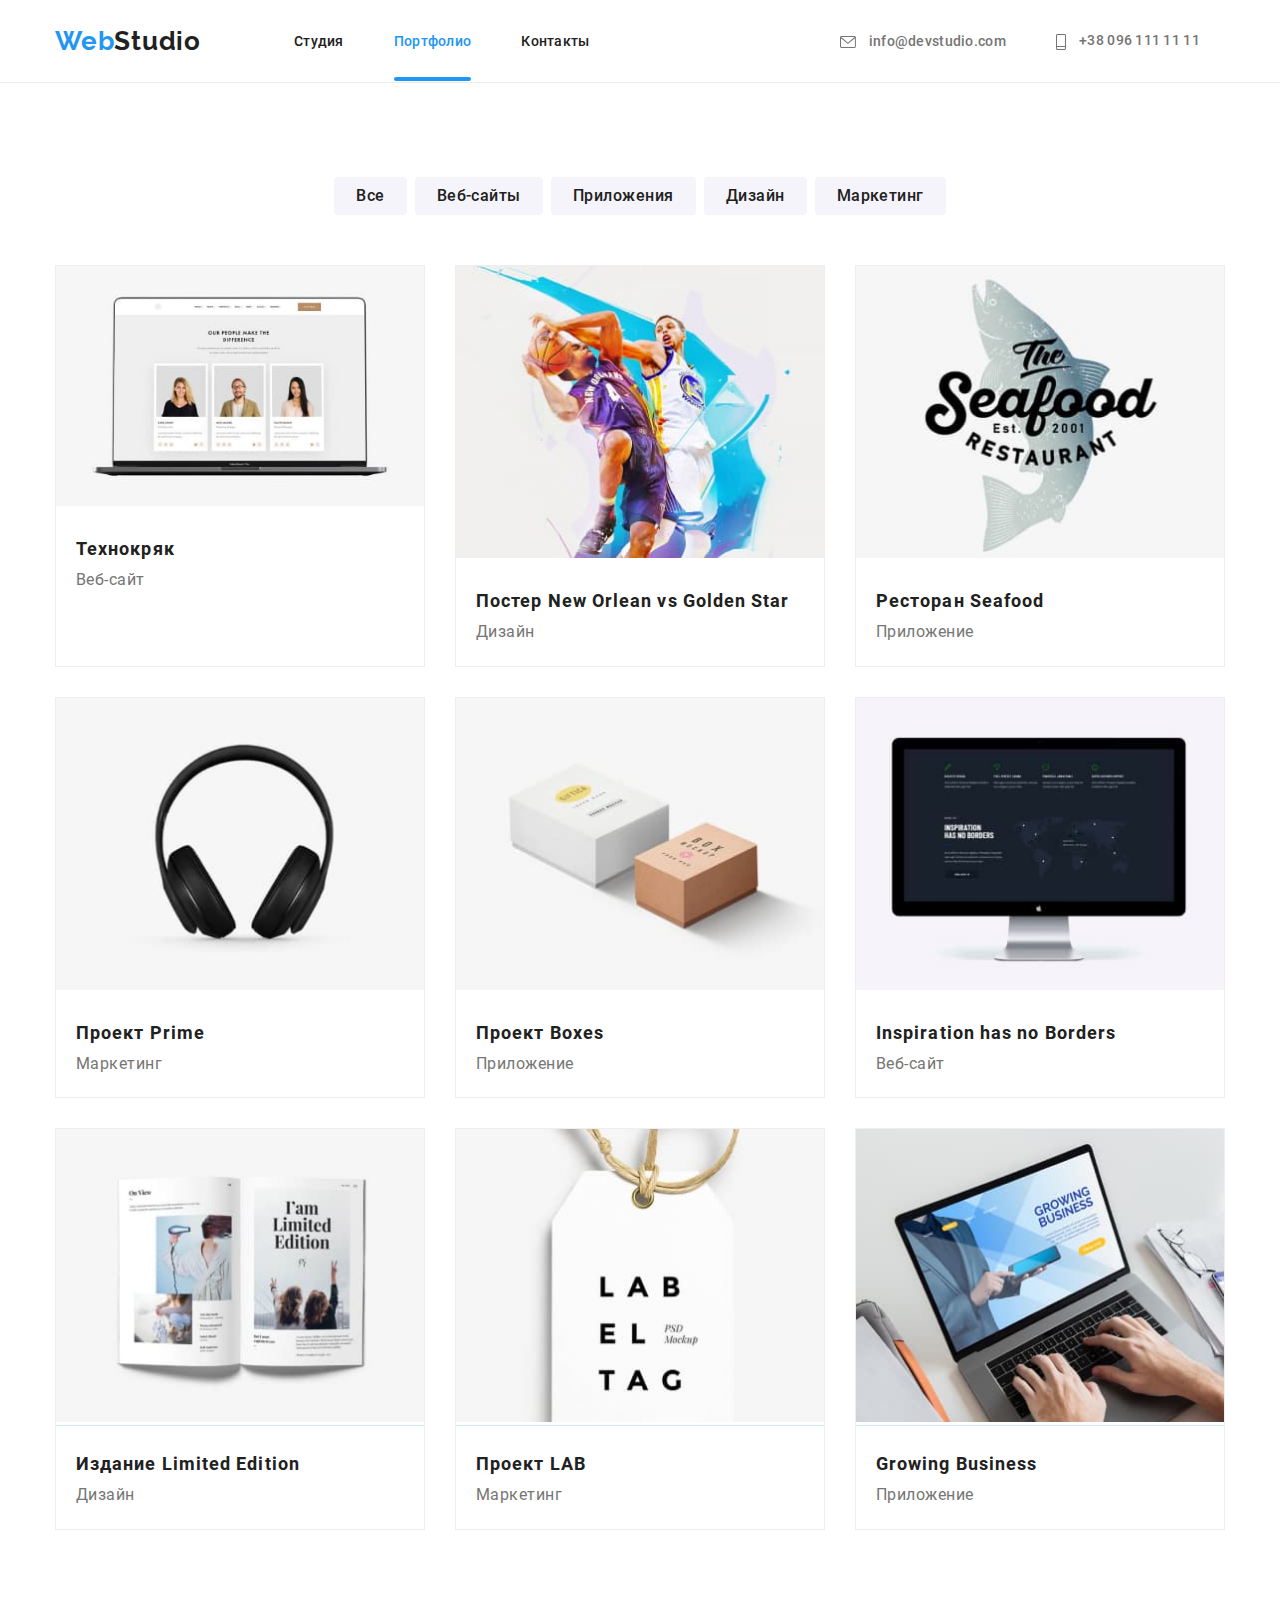
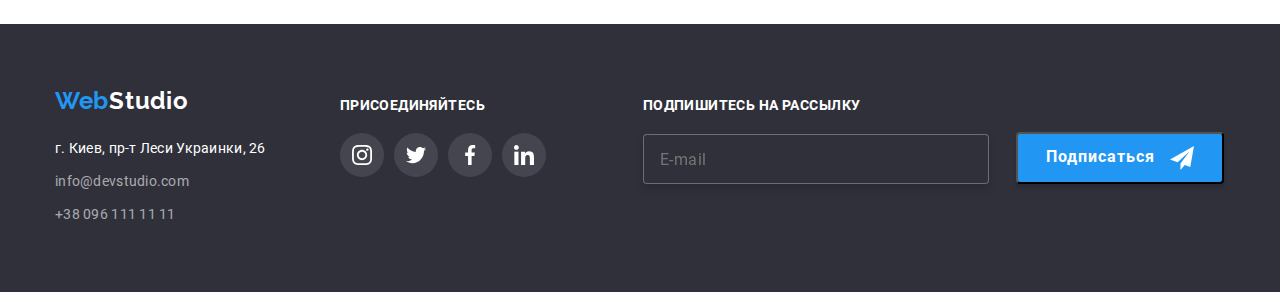
==== commit a0c7f803: "Update portfolio.html" ====
--- a/portfolio.html
+++ b/portfolio.html
@@ -123,25 +123,22 @@
 
         <a class="products-types-img-link" href="#">
             <div class="prod-img-cont">
-                
-                <picture class="portfolio-picture">
-                <source
-                     srcset="./images/portfolio/portfolio-mobile-1.jpg 1x, 
-                     ./images/portfolio/portfolio-mobile-1@2x.jpg 2x"
-                    media="(min-width: 320px)">
-                <sourse
-                    srcset="./images/portfolio/portfolio-tablet-1.jpg 1x, 
-                    ./images/portfolio/portfolio-tablet-1@2x.jpg 2x"
-                    media="(min-width: 768px)">
-                <sourse
-                    srcset="./images/portfolio/portfolio-desktop-1.jpg 1x, 
-                    ./images/portfolio/portfolio-desktop-1@2x.jpg 2x"
-                    media="(min-width: 1200px)">    
-
-
-            <img class="products-types-img" src="./images/tech.jpg" alt="сайт-технокряк">
-        </picture>
-
+
+    <picture class="portfolio-picture">    
+    <source  
+        srcset="./images/portfolio/portfolio-mobile-1.jpg 1x, 
+        ./images/portfolio/portfolio-mobile-1@2x.jpg 2x"
+       media="(min-width: 320px)">
+    <source
+       srcset="./images/portfolio/portfolio-tablet-1.jpg 1x, 
+       ./images/portfolio/portfolio-tablet-1@2x.jpg 2x"
+       media="(min-width: 768px)">
+    <source
+       srcset="./images/portfolio/portfolio-desktop-1.jpg 1x, 
+       ./images/portfolio/portfolio-desktop-1@2x.jpg 2x"
+       media="(min-width: 1200px)">
+    <img class="products-types-img" src="./images/portfolio/portfolio-desktop-1.jpg" alt="сайт-технокряк">     
+    </picture>            
 
             <p class="products-over-text">Технокряк это современная площадка распространения коронавируса. Компании используют эту платформу для цифрового шпионажа и атак на защищённые сервера конкурентов.</p>
         </div>    
@@ -173,7 +170,7 @@
                         srcset="./images/portfolio/portfolio-desktop-2.jpg 1x, 
                         ./images/portfolio/portfolio-desktop-2@2x.jpg 2x"
                         media="(min-width: 1200px)">              
-                <img class="products-types-img" src="./images/poster.jpg" alt="постер-новый-орлеан">
+                <img class="products-types-img" src="./images/portfolio/portfolio-desktop-2.jpg" alt="постер-новый-орлеан">
                 </picture>
 
 
@@ -208,7 +205,7 @@
                     media="(min-width: 1200px)">    
  
 
-            <img class="products-types-img" src="./images/seafood.jpg" alt="приложение-ресторан">
+            <img class="products-types-img" src="./images/portfolio/portfolio-desktop-3.jpg" alt="приложение-ресторан">
                </picture>
 
 
@@ -242,7 +239,7 @@
                         ./images/portfolio/portfolio-desktop-4@2x.jpg 2x"
                         media="(min-width: 1200px)">   
 
-            <img class="products-types-img" src="./images/prime.jpg" alt="маркетинг-прайм">
+            <img class="products-types-img" src="./images/portfolio/portfolio-desktop-4.jpg" alt="маркетинг-прайм">
                 </picture>
 
 
@@ -277,7 +274,7 @@
                     media="(min-width: 1200px)">    
 
 
-            <img class="products-types-img" src="./images/boxes.jpg" alt="приложение-бокс">
+            <img class="products-types-img" src="./images/portfolio/portfolio-desktop-5.jpg" alt="приложение-бокс">
                </picture>
 
 
@@ -312,7 +309,7 @@
                     media="(min-width: 1200px)">    
 
 
-            <img class="products-types-img" src="./images/inspiration.jpg" alt="сайт-вдохновение-без-границ">
+            <img class="products-types-img" src="./images/portfolio/portfolio-desktop-6.jpg" alt="сайт-вдохновение-без-границ">
                </picture>
 
 
@@ -346,7 +343,7 @@
                          ./images/portfolio/portfolio-desktop-7@2x.jpg 2x"
                         media="(min-width: 1200px)">   
 
-            <img class="products-types-img" src="./images/limited.jpg" alt="дизайн-издание">
+            <img class="products-types-img" src="./images/portfolio/portfolio-desktop-7.jpg" alt="дизайн-издание">
                 </picture>
 
 
@@ -382,7 +379,7 @@
  
                 
 
-            <img class="products-types-img" src="./images/l-a-b.jpg" alt="маркетинг-л-а-б">
+            <img class="products-types-img" src="./images/portfolio/portfolio-desktop-8.jpg" alt="маркетинг-л-а-б">
         </picture>
 
 
@@ -417,7 +414,7 @@
                     media="(min-width: 1200px)">    
 
 
-            <img class="products-types-img" src="./images/business.jpg" alt="приложение-рост-бизнеса">
+            <img class="products-types-img" src="./images/portfolio/portfolio-desktop-9.jpg" alt="приложение-рост-бизнеса">
                </picture>
 
 
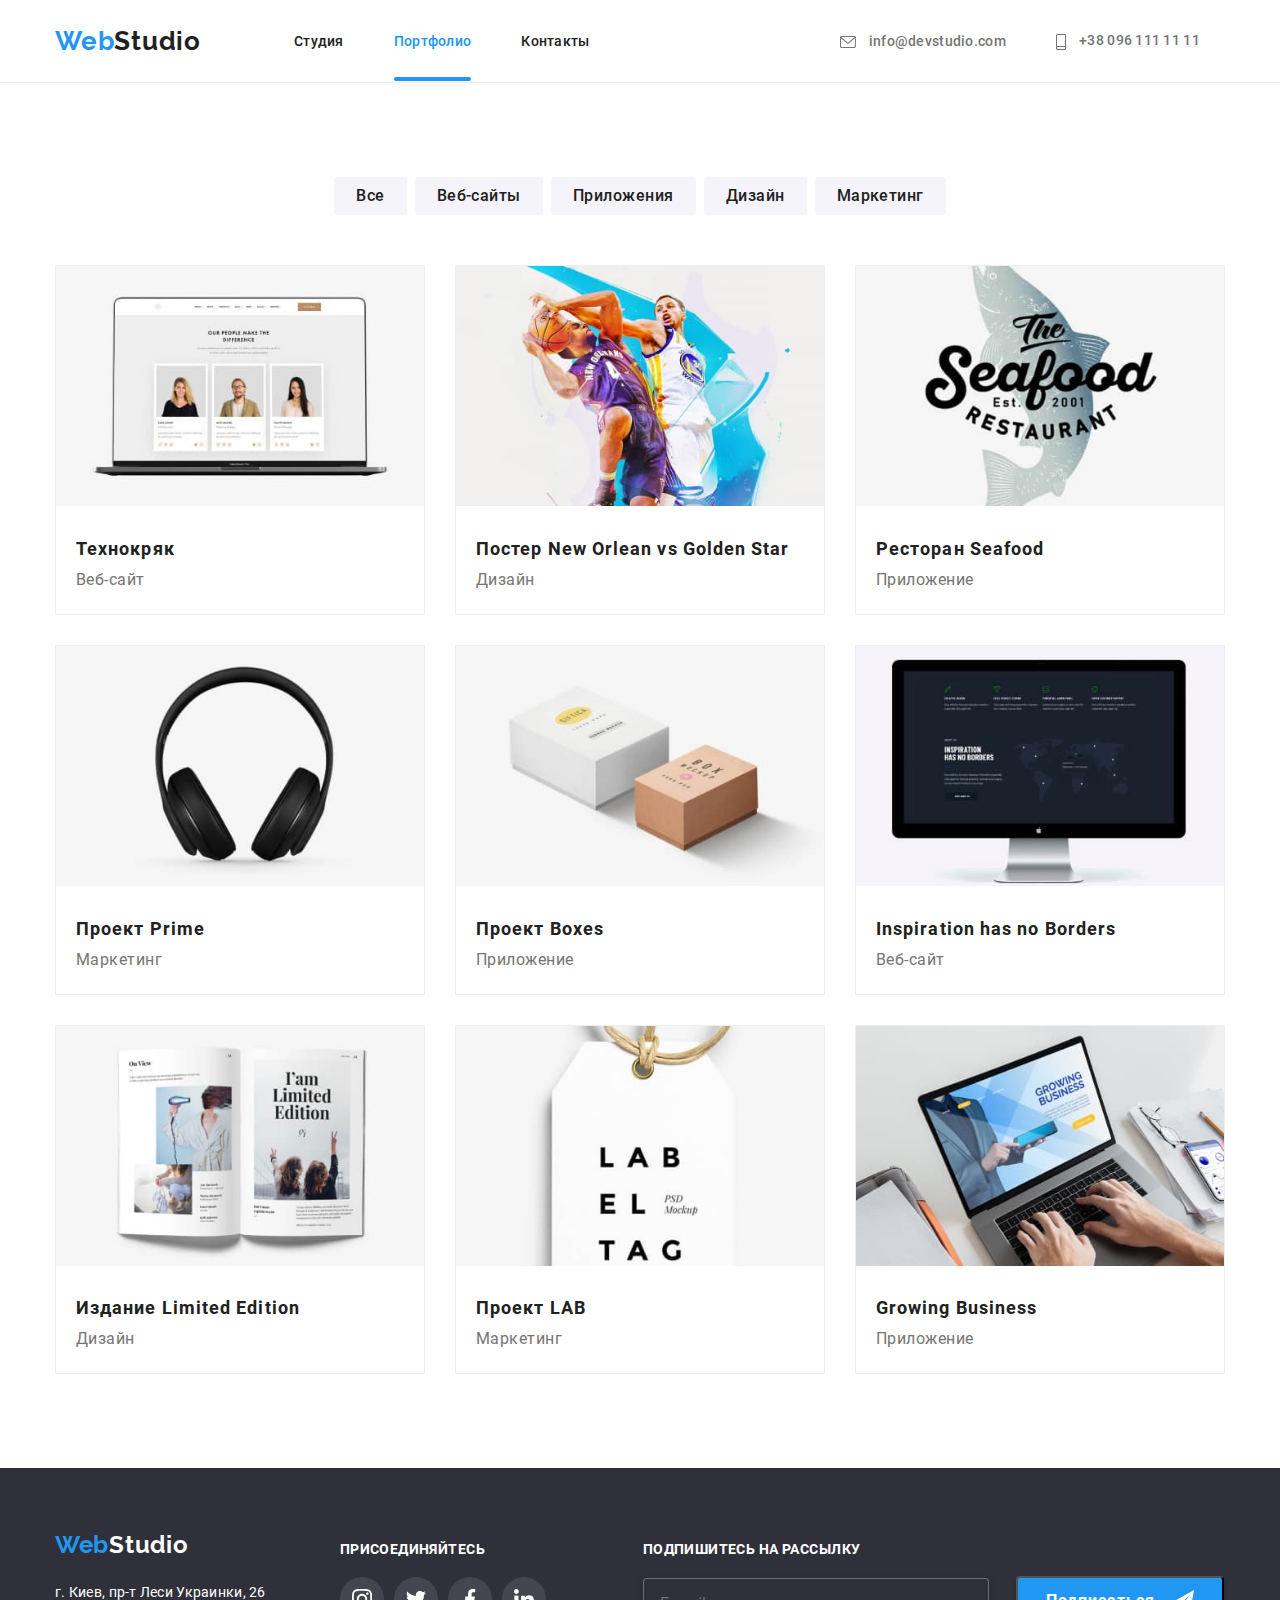
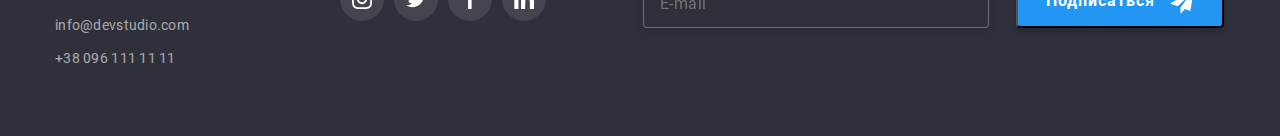
==== commit e78a7db3: "Update portfolio.html" ====
--- a/portfolio.html
+++ b/portfolio.html
@@ -123,22 +123,23 @@
 
         <a class="products-types-img-link" href="#">
             <div class="prod-img-cont">
-
-    <picture class="portfolio-picture">    
-    <source  
-        srcset="./images/portfolio/portfolio-mobile-1.jpg 1x, 
-        ./images/portfolio/portfolio-mobile-1@2x.jpg 2x"
-       media="(min-width: 320px)">
+               
+<picture>
+    <source 
+    media="(min-width:320px)"
+    srcset="./images/portfolio/portfolio-mobile-1.jpg 1x, ./images/portfolio/portfolio-mobile-1@2x.jpg 2x">   
+    
     <source
-       srcset="./images/portfolio/portfolio-tablet-1.jpg 1x, 
-       ./images/portfolio/portfolio-tablet-1@2x.jpg 2x"
-       media="(min-width: 768px)">
+    media="(min-width:768px)"
+    srcset="./images/portfolio/portfolio-tablet-1.jpg 1x, ./images/portfolio/portfolio-tablet-1@2x.jpg 2x"
+    >
+    
     <source
-       srcset="./images/portfolio/portfolio-desktop-1.jpg 1x, 
-       ./images/portfolio/portfolio-desktop-1@2x.jpg 2x"
-       media="(min-width: 1200px)">
-    <img class="products-types-img" src="./images/portfolio/portfolio-desktop-1.jpg" alt="сайт-технокряк">     
-    </picture>            
+    media="(min-width:1200px)"
+    srcset="./images/portfolio/portfolio-desktop-1.jpg 1x, ./images/portfolio/portfolio-desktop-1@2x.jpg 2x"
+    >
+    <img class="product-type-img" src="./images/portfolio/portfolio-desktop-1.jpg" alt="сайт-технокряк">
+</picture>
 
             <p class="products-over-text">Технокряк это современная площадка распространения коронавируса. Компании используют эту платформу для цифрового шпионажа и атак на защищённые сервера конкурентов.</p>
         </div>    
@@ -156,22 +157,22 @@
 
         <a class="products-types-img-link" href="#">
              <div class="prod-img-cont">
-             
-                <picture class="portfolio-picture">
-                    <source
-                        srcset="./images/portfolio/portfolio-mobile-2.jpg 1x, 
-                        ./images/portfolio/portfolio-mobile-2@2x.jpg 2x"
-                        media="(min-width: 320px)">
-                    <sourse
-                        srcset="./images/portfolio/portfolio-tablet-2.jpg 1x, 
-                        ./images/portfolio/portfolio-tablet-2@2x.jpg 2x"
-                        media="(min-width: 768px)">
-                    <sourse
-                        srcset="./images/portfolio/portfolio-desktop-2.jpg 1x, 
-                        ./images/portfolio/portfolio-desktop-2@2x.jpg 2x"
-                        media="(min-width: 1200px)">              
-                <img class="products-types-img" src="./images/portfolio/portfolio-desktop-2.jpg" alt="постер-новый-орлеан">
-                </picture>
+                <picture>
+                    <source 
+                    media="(min-width:320px)"
+                    srcset="./images/portfolio/portfolio-mobile-2.jpg 1x, ./images/portfolio/portfolio-mobile-2@2x.jpg 2x"
+                    >
+                    <source
+                    media="(min-width:768px)"
+                    srcset="./images/portfolio/portfolio-tablet-2.jpg 1x, ./images/portfolio/portfolio-tablet-2@2x.jpg 2x"
+                    >
+                    <source
+                    media="(min-width:1200px)"
+                    srcset="./images/portfolio/portfolio-desktop-2.jpg 1x, ./images/portfolio/portfolio-desktop-2@2x.jpg 2x"
+                    >
+                    <img class="product-type-img" src="./images/portfolio/portfolio-desktop-2.jpg" alt="новый-орлеан">
+                </picture>
+         
 
 
             <p class="products-over-text">Технокряк это современная площадка распространения коронавируса. Компании используют эту платформу для цифрового шпионажа и атак на защищённые сервера конкурентов.</p>
@@ -189,26 +190,21 @@
 
         <a class="products-types-img-link" href="#">
             <div class="prod-img-cont">
-               
-               <picture class="portfolio-picture">
-               <source
-                    srcset="./images/portfolio/portfolio-mobile-3.jpg 1x, 
-                    ./images/portfolio/portfolio-mobile-3@2x.jpg 2x"
-                    media="(min-width: 320px)">
-                <sourse
-                    srcset="./images/portfolio/portfolio-tablet-3.jpg 1x, 
-                    ./images/portfolio/portfolio-tablet-3@2x.jpg 2x"
-                    media="(min-width: 768px)">
-                <sourse
-                    srcset="./images/portfolio/portfolio-desktop-3.jpg 1x, 
-                    ./images/portfolio/portfolio-desktop-3@2x.jpg 2x"
-                    media="(min-width: 1200px)">    
- 
-
-            <img class="products-types-img" src="./images/portfolio/portfolio-desktop-3.jpg" alt="приложение-ресторан">
-               </picture>
-
-
+                <picture>
+                    <source 
+                    media="(min-width:320px)"
+                    srcset="./images/portfolio/portfolio-mobile-3.jpg 1x, ./images/portfolio/portfolio-mobile-3@2x.jpg 2x"
+                    >
+                    <source
+                    media="(min-width:768px)"
+                    srcset="./images/portfolio/portfolio-tablet-3.jpg 1x, ./images/portfolio/portfolio-tablet-3@2x.jpg 2x"
+                    >
+                    <source
+                    media="(min-width:1200px)"
+                    srcset="./images/portfolio/portfolio-desktop-3.jpg 1x, ./images/portfolio/portfolio-desktop-3@2x.jpg 2x"
+                    >
+                    <img class="product-type-img" src="./images/portfolio/portfolio-desktop-3.jpg" alt="ресторан">
+                </picture>
             <p class="products-over-text">Технокряк это современная площадка распространения коронавируса. Компании используют эту платформу для цифрового шпионажа и атак на защищённые сервера конкурентов.</p>
         </div>
             <div class="products-card-content">
@@ -225,21 +221,20 @@
         <a class="products-types-img-link" href="#">
               <div class="prod-img-cont">
               
-                <picture class="portfolio-picture">
-                    <source
-                         srcset="./images/portfolio/portfolio-mobile-4.jpg 1x, 
-                         ./images/portfolio/portfolio-mobile-4@2x.jpg 2x"
-                        media="(min-width: 320px)">
-                    <sourse
-                        srcset="./images/portfolio/portfolio-tablet-4.jpg 1x, 
-                        ./images/portfolio/portfolio-tablet-4@2x.jpg 2x"
-                        media="(min-width: 768px)">
-                    <sourse
-                        srcset="./images/portfolio/portfolio-desktop-4.jpg 1x, 
-                        ./images/portfolio/portfolio-desktop-4@2x.jpg 2x"
-                        media="(min-width: 1200px)">   
-
-            <img class="products-types-img" src="./images/portfolio/portfolio-desktop-4.jpg" alt="маркетинг-прайм">
+                <picture>
+                    <source 
+                    media="(min-width:320px)"
+                    srcset="./images/portfolio/portfolio-mobile-4.jpg 1x, ./images/portfolio/portfolio-mobile-4@2x.jpg 2x"
+                    >
+                    <source
+                    media="(min-width:768px)"
+                    srcset="./images/portfolio/portfolio-tablet-4.jpg 1x, ./images/portfolio/portfolio-tablet-4@2x.jpg 2x"
+                    >
+                    <source
+                    media="(min-width:1200px)"
+                    srcset="./images/portfolio/portfolio-desktop-4.jpg 1x, ./images/portfolio/portfolio-desktop-4@2x.jpg 2x"
+                    >
+                    <img class="product-type-img" src="./images/portfolio/portfolio-desktop-4.jpg" alt="маркетинг-прайм">
                 </picture>
 
 
@@ -259,23 +254,21 @@
         <a class="products-types-img-link" href="#">
             <div class="prod-img-cont">
                
-               <picture class="portfolio-picture">
-               <source
-                    srcset="./images/portfolio/portfolio-mobile-5.jpg 1x, 
-                    ./images/portfolio/portfolio-mobile-5@2x.jpg 2x"
-                    media="(min-width: 320px)">
-                <sourse
-                    srcset="./images/portfolio/portfolio-tablet-5.jpg 1x, 
-                    ./images/portfolio/portfolio-tablet-5@2x.jpg 2x"
-                    media="(min-width: 768px)">
-                <sourse
-                    srcset="./images/portfolio/portfolio-desktop-5.jpg 1x,
-                    ./images/portfolio/portfolio-desktop-5@2x.jpg 2x"
-                    media="(min-width: 1200px)">    
-
-
-            <img class="products-types-img" src="./images/portfolio/portfolio-desktop-5.jpg" alt="приложение-бокс">
-               </picture>
+                <picture>
+                    <source 
+                    media="(min-width:320px)"
+                    srcset="./images/portfolio/portfolio-mobile-5.jpg 1x, ./images/portfolio/portfolio-mobile-5@2x.jpg 2x"
+                    >
+                    <source
+                    media="(min-width:768px)"
+                    srcset="./images/portfolio/portfolio-tablet-5.jpg 1x, ./images/portfolio/portfolio-tablet-5@2x.jpg 2x"
+                    >
+                    <source
+                    media="(min-width:1200px)"
+                    srcset="./images/portfolio/portfolio-desktop-5.jpg 1x, ./images/portfolio/portfolio-desktop-5@2x.jpg 2x"
+                    >
+                    <img class="product-type-img" src="./images/portfolio/portfolio-desktop-5.jpg" alt="приложение-бокс">
+                </picture>
 
 
             <p class="products-over-text">Технокряк это современная площадка распространения коронавируса. Компании используют эту платформу для цифрового шпионажа и атак на защищённые сервера конкурентов.</p>
@@ -294,23 +287,21 @@
         <a class="products-types-img-link" href="#">
             <div class="prod-img-cont">
                
-               <picture class="portfolio-picture">
-               <source
-                    srcset="./images/portfolio/portfolio-mobile-6.jpg 1x, 
-                    ./images/portfolio/portfolio-mobile-6@2x.jpg 2x"
-                    media="(min-width: 320px)">
-                <sourse
-                    srcset="./images/portfolio/portfolio-tablet-6.jpg 1x, 
-                    ./images/portfolio/portfolio-tablet-6@2x.jpg 2x"
-                    media="(min-width: 768px)">
-                <sourse
-                    srcset="./images/portfolio/portfolio-desktop-6.jpg 1x, 
-                    ./images/portfolio/portfolio-desktop-6@2x.jpg 2x"
-                    media="(min-width: 1200px)">    
-
-
-            <img class="products-types-img" src="./images/portfolio/portfolio-desktop-6.jpg" alt="сайт-вдохновение-без-границ">
-               </picture>
+                <picture>
+                    <source 
+                    media="(min-width:320px)"
+                    srcset="./images/portfolio/portfolio-mobile-6.jpg 1x, ./images/portfolio/portfolio-mobile-6@2x.jpg 2x"
+                    >
+                    <source
+                    media="(min-width:768px)"
+                    srcset="./images/portfolio/portfolio-tablet-6.jpg 1x, ./images/portfolio/portfolio-tablet-6@2x.jpg 2x"
+                    >
+                    <source
+                    media="(min-width:1200px)"
+                    srcset="./images/portfolio/portfolio-desktop-6.jpg 1x, ./images/portfolio/portfolio-desktop-6@2x.jpg 2x"
+                    >
+                    <img class="product-type-img" src="./images/portfolio/portfolio-desktop-6.jpg" alt="сайт-вдохновение-без-границ">
+                </picture>
 
 
             <p class="products-over-text">Технокряк это современная площадка распространения коронавируса. Компании используют эту платформу для цифрового шпионажа и атак на защищённые сервера конкурентов.</p>
@@ -329,21 +320,20 @@
         <a class="products-types-img-link" href="#">
               <div class="prod-img-cont">
               
-                <picture class="portfolio-picture">
-                    <source
-                         srcset="./images/portfolio/portfolio-mobile-7.jpg 1x, 
-                         ./images/portfolio/portfolio-mobile-7@2x.jpg 2x"
-                        media="(min-width: 320px)">
-                    <sourse
-                        srcset="./images/portfolio/portfolio-tablet-7.jpg 1x, 
-                        ./images/portfolio/portfolio-tablet-7@2x.jpg 2x"
-                        media="(min-width: 768px)">
-                    <sourse
-                        srcset="./images/portfolio/portfolio-desktop-7.jpg 1x,
-                         ./images/portfolio/portfolio-desktop-7@2x.jpg 2x"
-                        media="(min-width: 1200px)">   
-
-            <img class="products-types-img" src="./images/portfolio/portfolio-desktop-7.jpg" alt="дизайн-издание">
+                <picture>
+                    <source 
+                    media="(min-width:320px)"
+                    srcset="./images/portfolio/portfolio-mobile-7.jpg 1x, ./images/portfolio/portfolio-mobile-7@2x.jpg 2x"
+                    >
+                    <source
+                    media="(min-width:768px)"
+                    srcset="./images/portfolio/portfolio-tablet-7.jpg 1x, ./images/portfolio/portfolio-tablet-7@2x.jpg 2x"
+                    >
+                    <source
+                    media="(min-width:1200px)"
+                    srcset="./images/portfolio/portfolio-desktop-7.jpg 1x, ./images/portfolio/portfolio-desktop-7@2x.jpg 2x"
+                    >
+                    <img class="product-type-img" src="./images/portfolio/portfolio-desktop-7.jpg" alt="дизайн-издание">
                 </picture>
 
 
@@ -363,24 +353,21 @@
         <a class="products-types-img-link" href="#">
               <div class="prod-img-cont">
               
-              <picture class="portfolio-picture">
-                <source
-                     srcset="./images/portfolio/portfolio-mobile-8.jpg 1x, 
-                     ./images/portfolio/portfolio-mobile-8@2x.jpg 2x"
-                     media="(min-width: 320px)">
-                <sourse
-                     srcset="./images/portfolio/portfolio-tablet-8.jpg 1x, 
-                     ./images/portfolio/portfolio-tablet-8@2x.jpg 2x"
-                     media="(min-width: 768px)">
-                <sourse
-                     srcset="./images/portfolio/portfolio-desktop-8.jpg 1x, 
-                     ./images/portfolio/portfolio-desktop-8@2x.jpg 2x"
-                     media="(min-width: 1200px)">
- 
-                
-
-            <img class="products-types-img" src="./images/portfolio/portfolio-desktop-8.jpg" alt="маркетинг-л-а-б">
-        </picture>
+                <picture>
+                    <source 
+                    media="(min-width: 320px)"
+                    srcset="./images/portfolio/portfolio-mobile-8.jpg 1x, ./images/portfolio/portfolio-mobile-8@2x.jpg 2x"
+                    >
+                    <source
+                    media="(min-width: 768px)"
+                    srcset="./images/portfolio/portfolio-tablet-8.jpg 1x, ./images/portfolio/portfolio-tablet-8@2x.jpg 2x"
+                    >
+                    <source
+                    media="(min-width: 1200px)"
+                    srcset="./images/portfolio/portfolio-desktop-8.jpg 1x, ./images/portfolio/portfolio-desktop-8@2x.jpg 2x"
+                    >
+                    <img class="product-type-img" src="./images/portfolio/portfolio-desktop-8.jpg" alt="маркетинг-лаб">
+                </picture>
 
 
             <p class="products-over-text">Технокряк это современная площадка распространения коронавируса. Компании используют эту платформу для цифрового шпионажа и атак на защищённые сервера конкурентов.</p>
@@ -399,24 +386,21 @@
         <a class="products-types-img-link" href="#">
             <div class="prod-img-cont">
                
-               <picture class="portfolio-picture">
-               <source
-                    srcset="./images/portfolio/portfolio-mobile-9.jpg 1x, 
-                    ./images/portfolio/portfolio-mobile-9@2x.jpg 2x"
-                    media="(min-width: 320px)">
-                <sourse
-                    srcset="./images/portfolio/portfolio-tablet-9.jpg 1x, 
-                    ./images/portfolio/portfolio-tablet-9@2x.jpg 2x"
-                    media="(min-width: 768px)">
-                <sourse
-                    srcset="./images/portfolio/portfolio-desktop-9.jpg 1x, 
-                    ./images/portfolio/portfolio-desktop-9@2x.jpg 2x"
-                    media="(min-width: 1200px)">    
-
-
-            <img class="products-types-img" src="./images/portfolio/portfolio-desktop-9.jpg" alt="приложение-рост-бизнеса">
-               </picture>
-
+                <picture>
+                    <source 
+                    media="(min-width:320px)"
+                    srcset="./images/portfolio/portfolio-mobile-9.jpg 1x, ./images/portfolio/portfolio-mobile-9@2x.jpg 2x"
+                    >
+                    <source
+                    media="(min-width:768px)"
+                    srcset="./images/portfolio/portfolio-tablet-9.jpg 1x, ./images/portfolio/portfolio-tablet-9@2x.jpg 2x"
+                    >
+                    <source
+                    media="(min-width:1200px)"
+                    srcset="./images/portfolio/portfolio-desktop-9.jpg 1x, ./images/portfolio/portfolio-desktop-9@2x.jpg 2x"
+                    >
+                    <img class="product-type-img" src="./images/portfolio/portfolio-desktop-9.jpg" alt="приложение-рост-бизнеса">
+                </picture>
 
                <p class="products-over-text">Технокряк это современная площадка распространения коронавируса. Компании используют эту платформу для цифрового шпионажа и атак на защищённые сервера конкурентов.</p>
             </div>
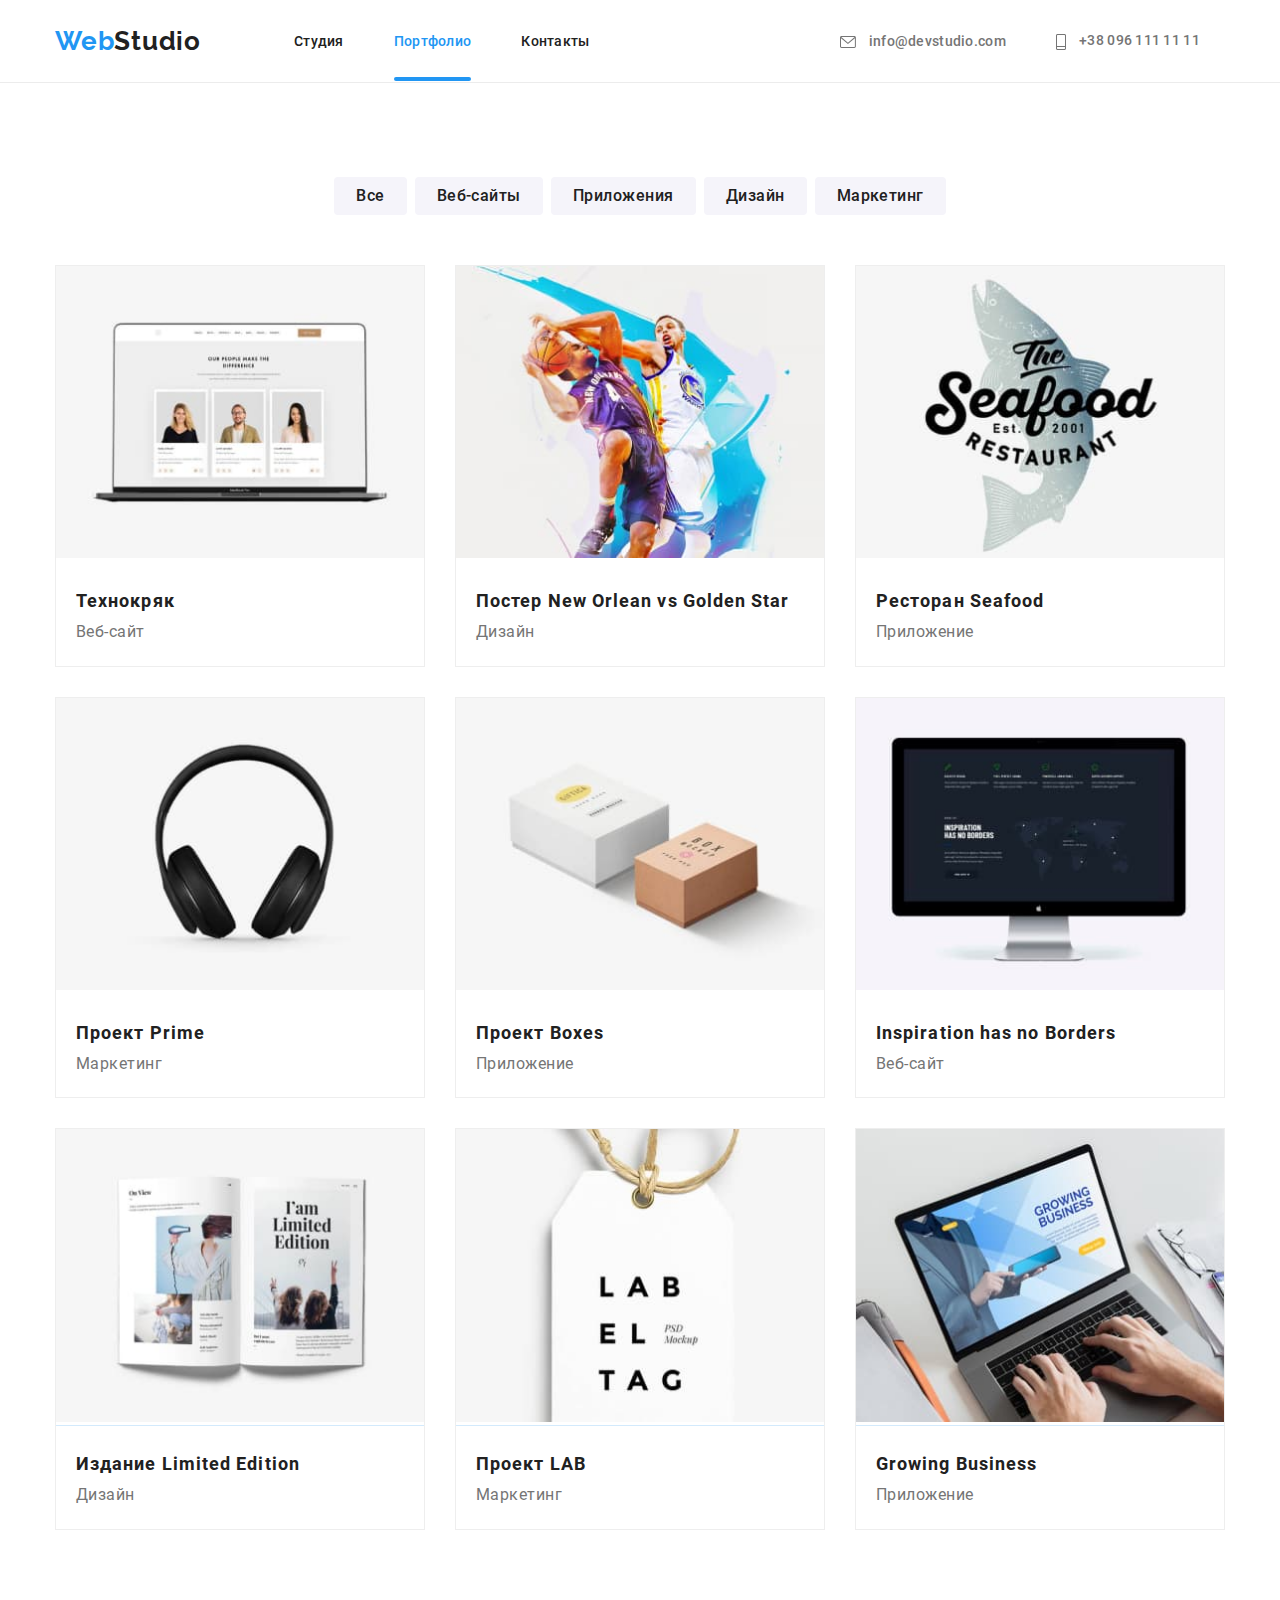
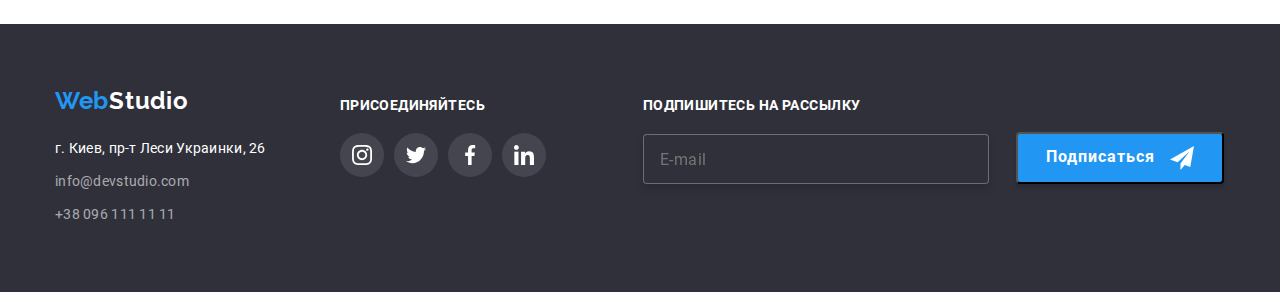
==== commit 61fdd176: "Update portfolio.html" ====
--- a/portfolio.html
+++ b/portfolio.html
@@ -125,20 +125,21 @@
             <div class="prod-img-cont">
                
 <picture>
-    <source 
-    media="(min-width:320px)"
-    srcset="./images/portfolio/portfolio-mobile-1.jpg 1x, ./images/portfolio/portfolio-mobile-1@2x.jpg 2x">   
+    <source
+    media="(min-width:1200px)"
+    srcset="./images/portfolio/portfolio-desktop-1.jpg 1x, ./images/portfolio/portfolio-desktop-1@2x.jpg 2x"
+    >
     
     <source
     media="(min-width:768px)"
     srcset="./images/portfolio/portfolio-tablet-1.jpg 1x, ./images/portfolio/portfolio-tablet-1@2x.jpg 2x"
     >
     
-    <source
-    media="(min-width:1200px)"
-    srcset="./images/portfolio/portfolio-desktop-1.jpg 1x, ./images/portfolio/portfolio-desktop-1@2x.jpg 2x"
-    >
-    <img class="product-type-img" src="./images/portfolio/portfolio-desktop-1.jpg" alt="сайт-технокряк">
+    <source 
+    media="(min-width:320px)"
+    srcset="./images/portfolio/portfolio-mobile-1.jpg 1x, ./images/portfolio/portfolio-mobile-1@2x.jpg 2x">  
+
+    <img class="product-type-img" src="./images/portfolio/portfolio-mobile-1.jpg" alt="сайт-технокряк">
 </picture>
 
             <p class="products-over-text">Технокряк это современная площадка распространения коронавируса. Компании используют эту платформу для цифрового шпионажа и атак на защищённые сервера конкурентов.</p>
@@ -158,19 +159,21 @@
         <a class="products-types-img-link" href="#">
              <div class="prod-img-cont">
                 <picture>
+                    <source
+                    media="(min-width:1200px)"
+                    srcset="./images/portfolio/portfolio-desktop-2.jpg 1x, ./images/portfolio/portfolio-desktop-2@2x.jpg 2x"
+                    >
+                   
+                    <source
+                    media="(min-width:768px)"
+                    srcset="./images/portfolio/portfolio-tablet-2.jpg 1x, ./images/portfolio/portfolio-tablet-2@2x.jpg 2x"
+                    >
+                   
                     <source 
                     media="(min-width:320px)"
                     srcset="./images/portfolio/portfolio-mobile-2.jpg 1x, ./images/portfolio/portfolio-mobile-2@2x.jpg 2x"
                     >
-                    <source
-                    media="(min-width:768px)"
-                    srcset="./images/portfolio/portfolio-tablet-2.jpg 1x, ./images/portfolio/portfolio-tablet-2@2x.jpg 2x"
-                    >
-                    <source
-                    media="(min-width:1200px)"
-                    srcset="./images/portfolio/portfolio-desktop-2.jpg 1x, ./images/portfolio/portfolio-desktop-2@2x.jpg 2x"
-                    >
-                    <img class="product-type-img" src="./images/portfolio/portfolio-desktop-2.jpg" alt="новый-орлеан">
+                    <img class="product-type-img" src="./images/portfolio/portfolio-mobile-2.jpg" alt="новый-орлеан">
                 </picture>
          
 
@@ -191,19 +194,20 @@
         <a class="products-types-img-link" href="#">
             <div class="prod-img-cont">
                 <picture>
+                    <source
+                    media="(min-width:1200px)"
+                    srcset="./images/portfolio/portfolio-desktop-3.jpg 1x, ./images/portfolio/portfolio-desktop-3@2x.jpg 2x"
+                    >
+                    <source
+                    media="(min-width:768px)"
+                    srcset="./images/portfolio/portfolio-tablet-3.jpg 1x, ./images/portfolio/portfolio-tablet-3@2x.jpg 2x"
+                    >
+                    
                     <source 
                     media="(min-width:320px)"
                     srcset="./images/portfolio/portfolio-mobile-3.jpg 1x, ./images/portfolio/portfolio-mobile-3@2x.jpg 2x"
                     >
-                    <source
-                    media="(min-width:768px)"
-                    srcset="./images/portfolio/portfolio-tablet-3.jpg 1x, ./images/portfolio/portfolio-tablet-3@2x.jpg 2x"
-                    >
-                    <source
-                    media="(min-width:1200px)"
-                    srcset="./images/portfolio/portfolio-desktop-3.jpg 1x, ./images/portfolio/portfolio-desktop-3@2x.jpg 2x"
-                    >
-                    <img class="product-type-img" src="./images/portfolio/portfolio-desktop-3.jpg" alt="ресторан">
+                    <img class="product-type-img" src="./images/portfolio/portfolio-mobile-3.jpg" alt="ресторан">
                 </picture>
             <p class="products-over-text">Технокряк это современная площадка распространения коронавируса. Компании используют эту платформу для цифрового шпионажа и атак на защищённые сервера конкурентов.</p>
         </div>
@@ -222,18 +226,20 @@
               <div class="prod-img-cont">
               
                 <picture>
+                    <source
+                    media="(min-width:1200px)"
+                    srcset="./images/portfolio/portfolio-desktop-4.jpg 1x, ./images/portfolio/portfolio-desktop-4@2x.jpg 2x"
+                    >
+                   
+                    <source
+                    media="(min-width:768px)"
+                    srcset="./images/portfolio/portfolio-tablet-4.jpg 1x, ./images/portfolio/portfolio-tablet-4@2x.jpg 2x"
+                    >
+                   
                     <source 
                     media="(min-width:320px)"
                     srcset="./images/portfolio/portfolio-mobile-4.jpg 1x, ./images/portfolio/portfolio-mobile-4@2x.jpg 2x"
                     >
-                    <source
-                    media="(min-width:768px)"
-                    srcset="./images/portfolio/portfolio-tablet-4.jpg 1x, ./images/portfolio/portfolio-tablet-4@2x.jpg 2x"
-                    >
-                    <source
-                    media="(min-width:1200px)"
-                    srcset="./images/portfolio/portfolio-desktop-4.jpg 1x, ./images/portfolio/portfolio-desktop-4@2x.jpg 2x"
-                    >
                     <img class="product-type-img" src="./images/portfolio/portfolio-desktop-4.jpg" alt="маркетинг-прайм">
                 </picture>
 
@@ -255,18 +261,20 @@
             <div class="prod-img-cont">
                
                 <picture>
+                    <source
+                    media="(min-width:1200px)"
+                    srcset="./images/portfolio/portfolio-desktop-5.jpg 1x, ./images/portfolio/portfolio-desktop-5@2x.jpg 2x"
+                    >
+                   
+                    <source
+                    media="(min-width:768px)"
+                    srcset="./images/portfolio/portfolio-tablet-5.jpg 1x, ./images/portfolio/portfolio-tablet-5@2x.jpg 2x"
+                    >
+                   
                     <source 
                     media="(min-width:320px)"
                     srcset="./images/portfolio/portfolio-mobile-5.jpg 1x, ./images/portfolio/portfolio-mobile-5@2x.jpg 2x"
                     >
-                    <source
-                    media="(min-width:768px)"
-                    srcset="./images/portfolio/portfolio-tablet-5.jpg 1x, ./images/portfolio/portfolio-tablet-5@2x.jpg 2x"
-                    >
-                    <source
-                    media="(min-width:1200px)"
-                    srcset="./images/portfolio/portfolio-desktop-5.jpg 1x, ./images/portfolio/portfolio-desktop-5@2x.jpg 2x"
-                    >
                     <img class="product-type-img" src="./images/portfolio/portfolio-desktop-5.jpg" alt="приложение-бокс">
                 </picture>
 
@@ -286,21 +294,24 @@
 
         <a class="products-types-img-link" href="#">
             <div class="prod-img-cont">
-               
-                <picture>
-                    <source 
-                    media="(min-width:320px)"
-                    srcset="./images/portfolio/portfolio-mobile-6.jpg 1x, ./images/portfolio/portfolio-mobile-6@2x.jpg 2x"
-                    >
+
+                <picture>
+
+                <source
+                    media="(min-width:1200px)"
+                    srcset="./images/portfolio/portfolio-desktop-6.jpg 1x, ./images/portfolio/portfolio-desktop-6@2x.jpg 2x"
+                    >
+              
                     <source
                     media="(min-width:768px)"
                     srcset="./images/portfolio/portfolio-tablet-6.jpg 1x, ./images/portfolio/portfolio-tablet-6@2x.jpg 2x"
                     >
-                    <source
-                    media="(min-width:1200px)"
-                    srcset="./images/portfolio/portfolio-desktop-6.jpg 1x, ./images/portfolio/portfolio-desktop-6@2x.jpg 2x"
-                    >
-                    <img class="product-type-img" src="./images/portfolio/portfolio-desktop-6.jpg" alt="сайт-вдохновение-без-границ">
+                
+                        <source 
+                        media="(min-width:320px)"
+                        srcset=" ./images/portfolio/portfolio-mobile-6.jpg 1x, ./images/portfolio/portfolio-mobile-6@2x.jpg 2x"
+                        >
+                    <img class="product-type-img" src="./images/portfolio/portfolio-mobile-6.jpg" alt="сайт-вдохновение-без-границ">
                 </picture>
 
 
@@ -321,18 +332,19 @@
               <div class="prod-img-cont">
               
                 <picture>
+                    <source
+                    media="(min-width:1200px)"
+                    srcset="./images/portfolio/portfolio-desktop-7.jpg 1x, ./images/portfolio/portfolio-desktop-7@2x.jpg 2x"
+                    >
+                    <source
+                    media="(min-width:768px)"
+                    srcset="./images/portfolio/portfolio-tablet-7.jpg 1x, ./images/portfolio/portfolio-tablet-7@2x.jpg 2x"
+                    >
+                   
                     <source 
                     media="(min-width:320px)"
                     srcset="./images/portfolio/portfolio-mobile-7.jpg 1x, ./images/portfolio/portfolio-mobile-7@2x.jpg 2x"
                     >
-                    <source
-                    media="(min-width:768px)"
-                    srcset="./images/portfolio/portfolio-tablet-7.jpg 1x, ./images/portfolio/portfolio-tablet-7@2x.jpg 2x"
-                    >
-                    <source
-                    media="(min-width:1200px)"
-                    srcset="./images/portfolio/portfolio-desktop-7.jpg 1x, ./images/portfolio/portfolio-desktop-7@2x.jpg 2x"
-                    >
                     <img class="product-type-img" src="./images/portfolio/portfolio-desktop-7.jpg" alt="дизайн-издание">
                 </picture>
 
@@ -354,18 +366,19 @@
               <div class="prod-img-cont">
               
                 <picture>
+                    <source
+                    media="(min-width: 1200px)"
+                    srcset="./images/portfolio/portfolio-desktop-8.jpg 1x, ./images/portfolio/portfolio-desktop-8@2x.jpg 2x"
+                    >
+                    <source
+                    media="(min-width: 768px)"
+                    srcset="./images/portfolio/portfolio-tablet-8.jpg 1x, ./images/portfolio/portfolio-tablet-8@2x.jpg 2x"
+                    >
+                   
                     <source 
                     media="(min-width: 320px)"
                     srcset="./images/portfolio/portfolio-mobile-8.jpg 1x, ./images/portfolio/portfolio-mobile-8@2x.jpg 2x"
                     >
-                    <source
-                    media="(min-width: 768px)"
-                    srcset="./images/portfolio/portfolio-tablet-8.jpg 1x, ./images/portfolio/portfolio-tablet-8@2x.jpg 2x"
-                    >
-                    <source
-                    media="(min-width: 1200px)"
-                    srcset="./images/portfolio/portfolio-desktop-8.jpg 1x, ./images/portfolio/portfolio-desktop-8@2x.jpg 2x"
-                    >
                     <img class="product-type-img" src="./images/portfolio/portfolio-desktop-8.jpg" alt="маркетинг-лаб">
                 </picture>
 
@@ -387,17 +400,18 @@
             <div class="prod-img-cont">
                
                 <picture>
+                    <source
+                    media="(min-width:1200px)"
+                    srcset="./images/portfolio/portfolio-desktop-9.jpg 1x, ./images/portfolio/portfolio-desktop-9@2x.jpg 2x"
+                    >
+                    <source
+                    media="(min-width:768px)"
+                    srcset="./images/portfolio/portfolio-tablet-9.jpg 1x, ./images/portfolio/portfolio-tablet-9@2x.jpg 2x"
+                    >
+                   
                     <source 
                     media="(min-width:320px)"
                     srcset="./images/portfolio/portfolio-mobile-9.jpg 1x, ./images/portfolio/portfolio-mobile-9@2x.jpg 2x"
-                    >
-                    <source
-                    media="(min-width:768px)"
-                    srcset="./images/portfolio/portfolio-tablet-9.jpg 1x, ./images/portfolio/portfolio-tablet-9@2x.jpg 2x"
-                    >
-                    <source
-                    media="(min-width:1200px)"
-                    srcset="./images/portfolio/portfolio-desktop-9.jpg 1x, ./images/portfolio/portfolio-desktop-9@2x.jpg 2x"
                     >
                     <img class="product-type-img" src="./images/portfolio/portfolio-desktop-9.jpg" alt="приложение-рост-бизнеса">
                 </picture>
